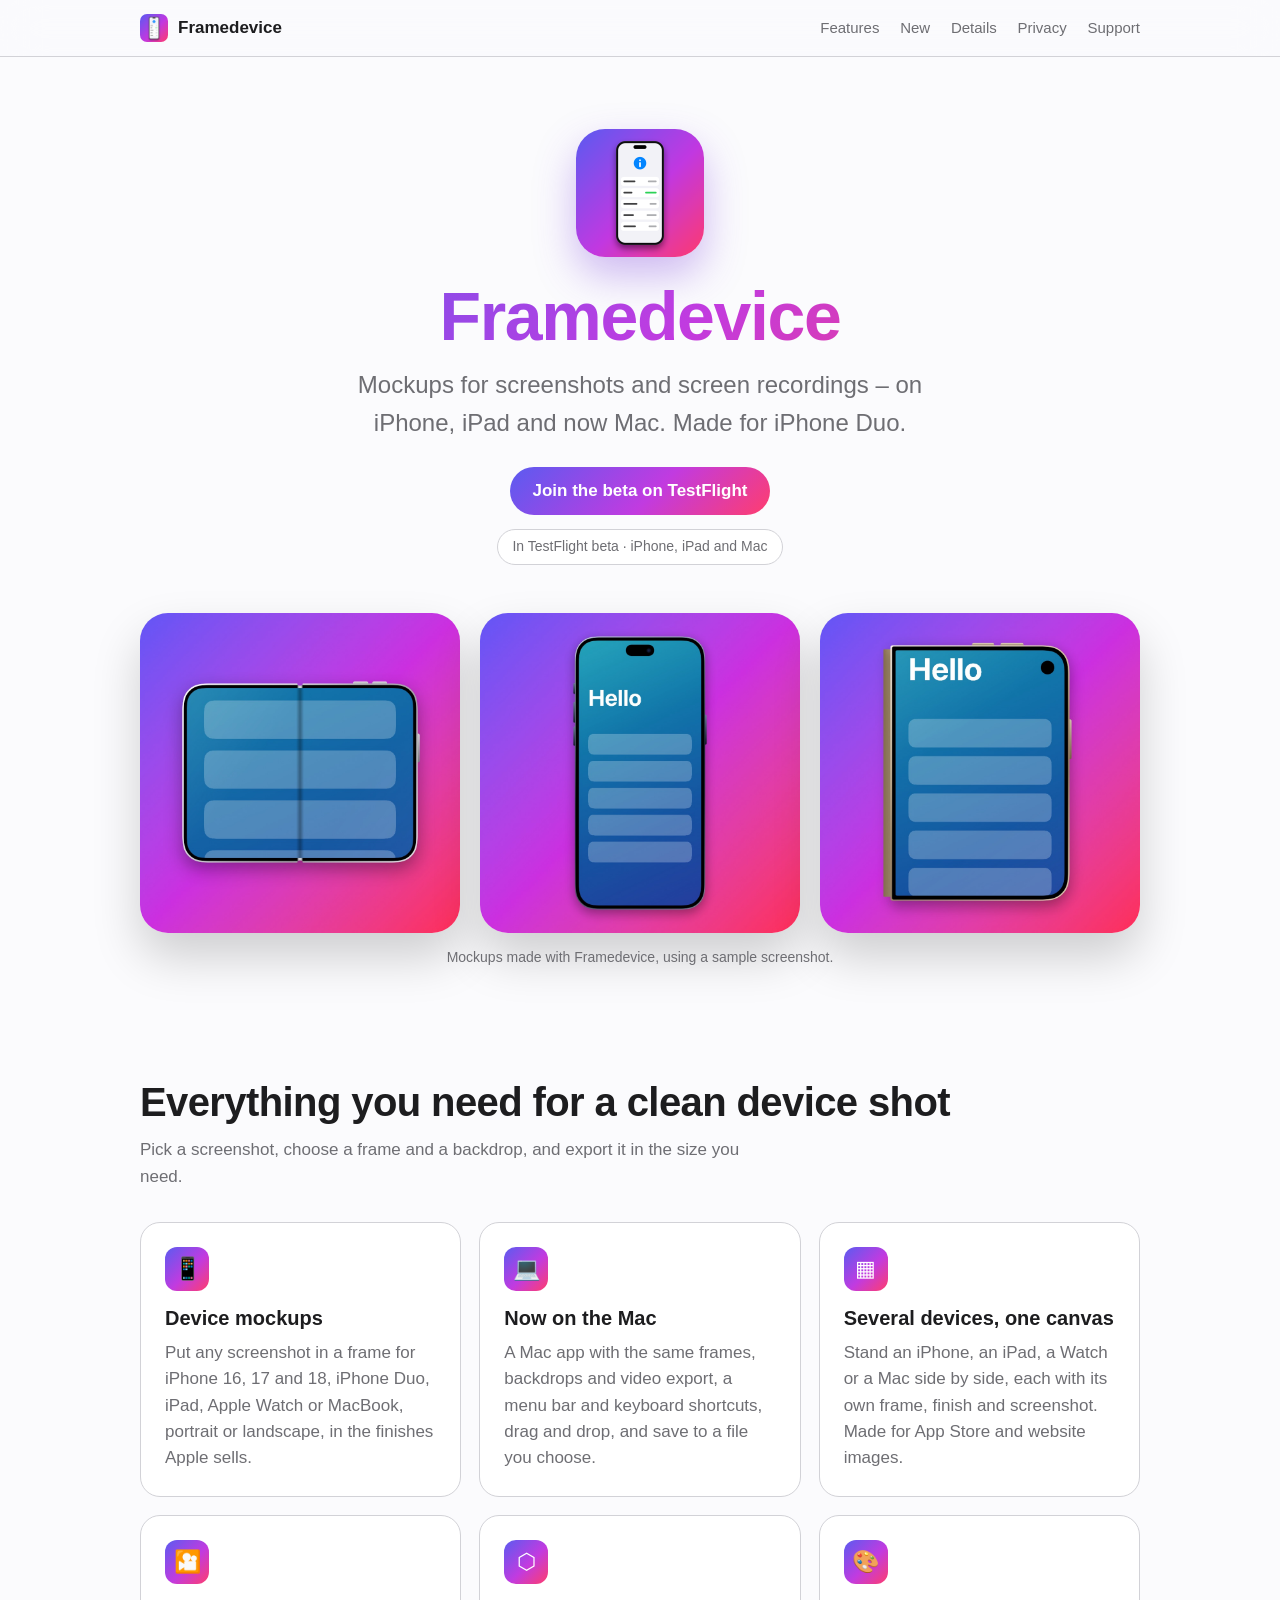
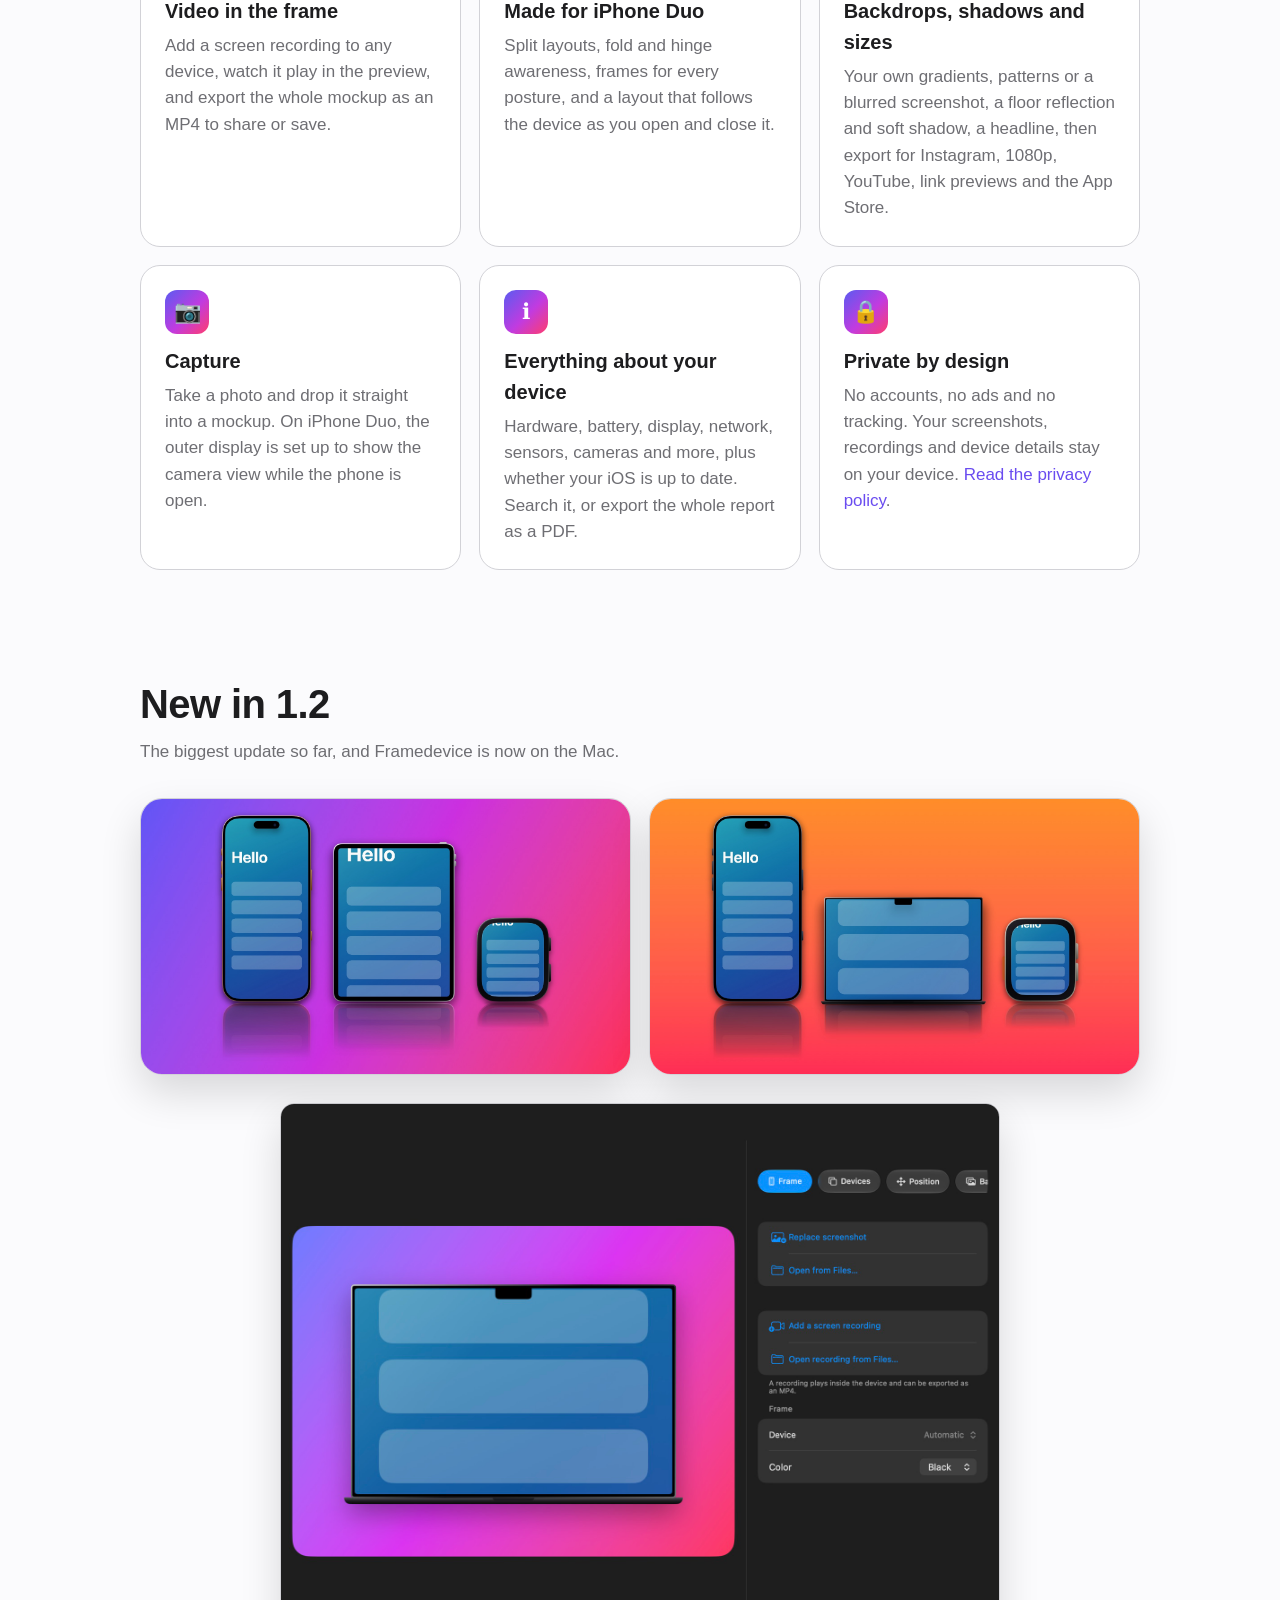
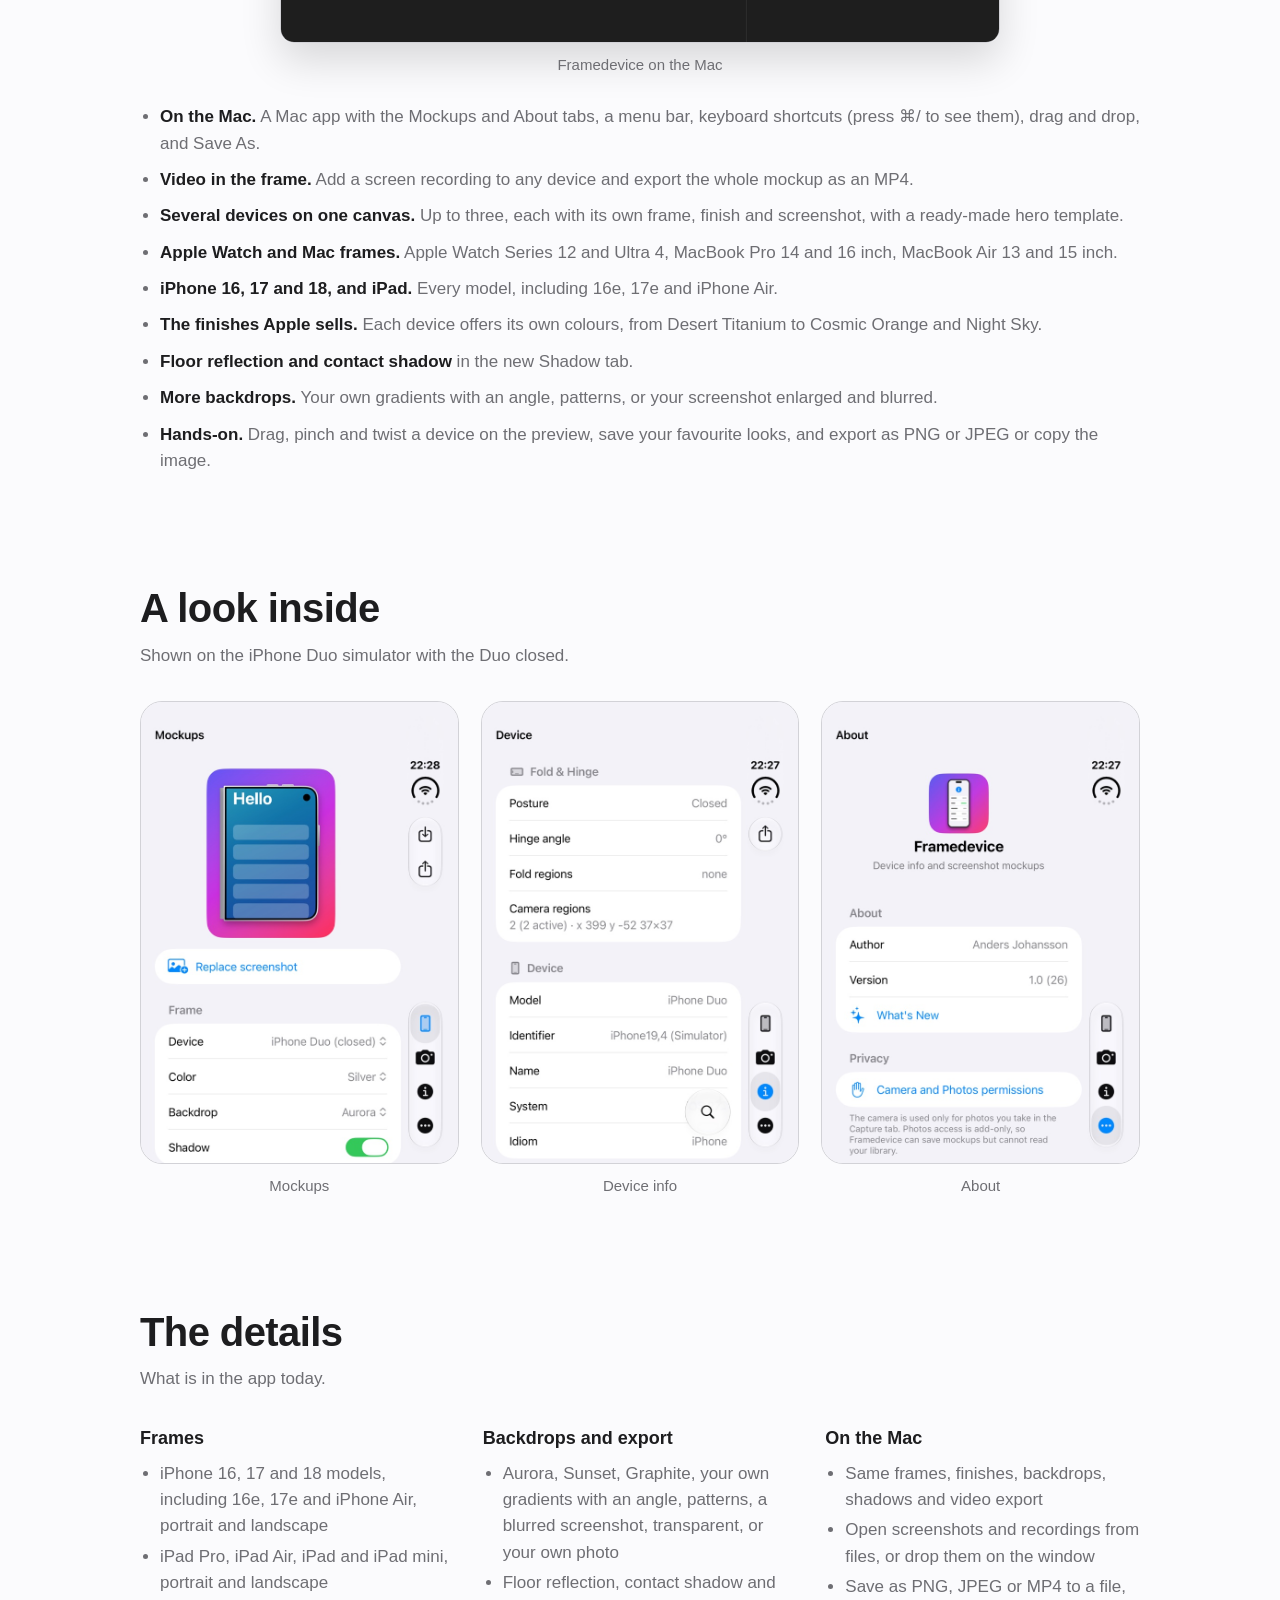
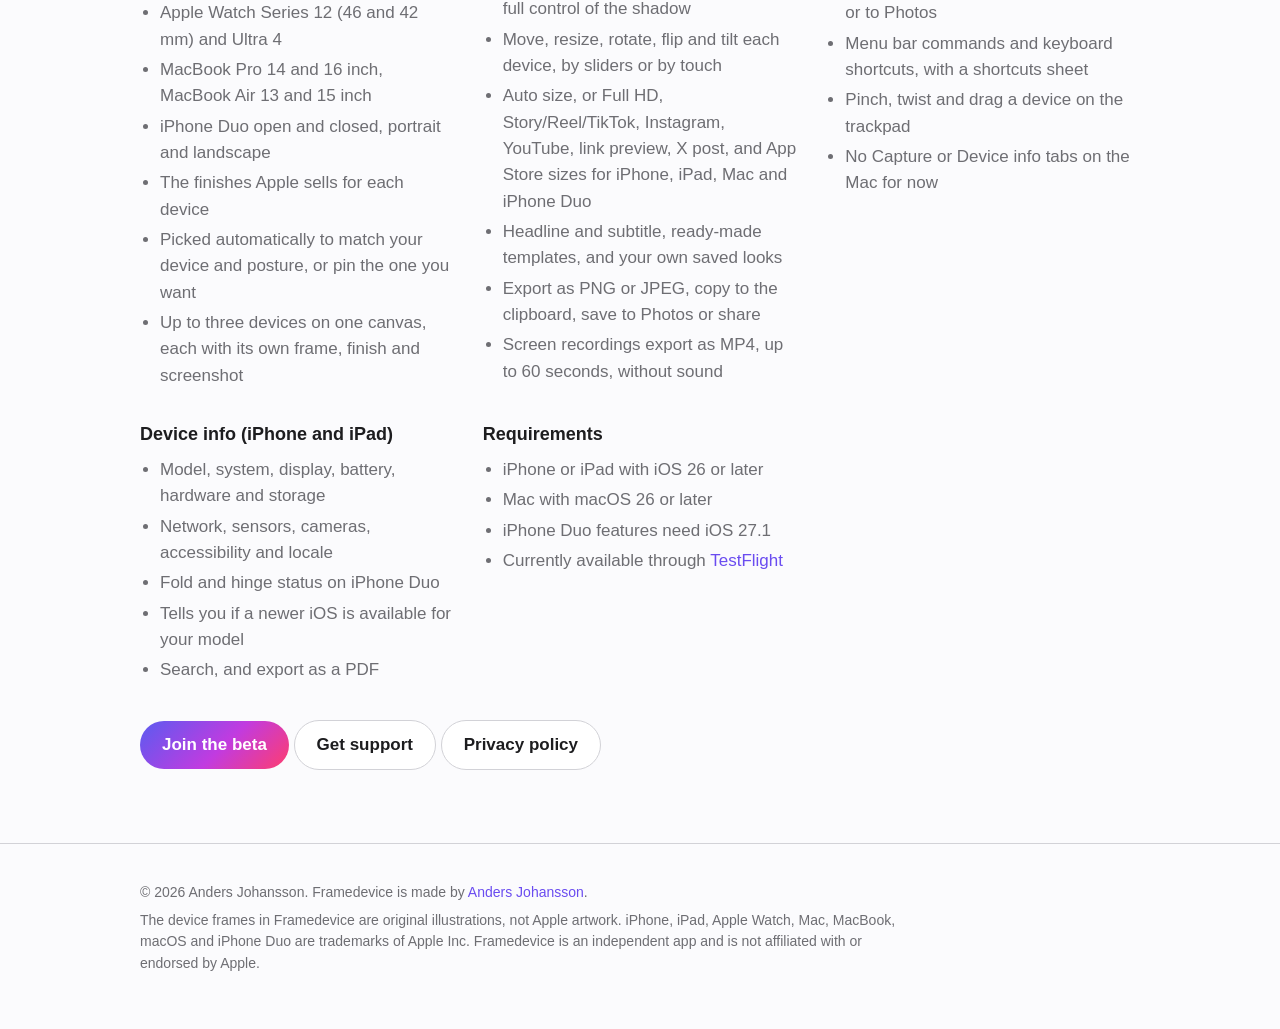
==== index.html @ 266b1a60 "Framedevice is now on the Mac: new section, features, support answers and privacy note Co-Authored-B" ====
<!doctype html>
<html lang="en">
<head>
  <meta charset="utf-8">
  <meta name="viewport" content="width=device-width, initial-scale=1">
  <title>Framedevice – screenshot and video mockups for iPhone, iPad and Mac, and device info</title>
  <meta name="description" content="Framedevice puts your screenshots and screen recordings in iPhone, iPhone Duo, iPad, Apple Watch and Mac frames, alone or several devices on one canvas, exports them as images or MP4 video. For iPhone, iPad and Mac.">
  <meta name="theme-color" content="#c13be0">
  <link rel="icon" type="image/png" href="assets/favicon.png">
  <link rel="apple-touch-icon" href="assets/apple-touch-icon.png">
  <meta property="og:title" content="Framedevice">
  <meta property="og:description" content="Screenshot and video mockups for iPhone, iPad, Apple Watch and Mac. Now on the Mac too. Made for iPhone Duo.">
  <meta property="og:type" content="website">
  <meta property="og:url" content="https://idrewn.github.io/framedevice/">
  <meta property="og:image" content="https://idrewn.github.io/framedevice/assets/og.jpg">
  <link rel="stylesheet" href="style.css">
</head>
<body>
<header class="site-header">
  <div class="wrap">
    <a class="brand" href="./"><img src="assets/favicon.png" alt="" width="28" height="28">Framedevice</a>
    <nav aria-label="Main">
      <a href="#features">Features</a>
      <a href="#new">New</a>
      <a href="#details">Details</a>
      <a href="privacy.html">Privacy</a>
      <a href="support.html">Support</a>
    </nav>
  </div>
</header>

<main>
  <div class="wrap hero">
    <img class="icon" src="assets/icon.png" alt="Framedevice app icon" width="128" height="128">
    <h1>Framedevice</h1>
    <p class="lead">Mockups for screenshots and screen recordings &ndash; on iPhone, iPad and now Mac. Made for iPhone Duo.</p>
    <p style="margin:0 0 14px;"><a class="button" href="https://testflight.apple.com/join/SBDHbqY1" rel="noopener">Join the beta on TestFlight</a></p>
    <span class="badge">In TestFlight beta &middot; iPhone, iPad and Mac</span>
    <div class="showcase">
      <img src="assets/mockup-duo-open.jpg" alt="A screenshot in an open iPhone Duo frame with a silver finish" width="1000" height="1000">
      <img src="assets/mockup-iphone.jpg" alt="A screenshot in an iPhone frame with a blue finish" width="1000" height="1000">
      <img src="assets/mockup-duo-closed.jpg" alt="A screenshot in a closed iPhone Duo frame with a gold finish" width="1000" height="1000">
    </div>
    <p class="sub" style="margin:14px auto 0;color:var(--muted);font-size:14px;">Mockups made with Framedevice, using a sample screenshot.</p>
  </div>

  <section id="features">
    <div class="wrap">
      <h2>Everything you need for a clean device shot</h2>
      <p class="sub">Pick a screenshot, choose a frame and a backdrop, and export it in the size you need.</p>
      <div class="grid">
        <div class="card"><div class="glyph" aria-hidden="true">&#128241;</div><h3>Device mockups</h3>
          <p>Put any screenshot in a frame for iPhone 16, 17 and 18, iPhone Duo, iPad, Apple Watch or MacBook, portrait or landscape, in the finishes Apple sells.</p></div>
        <div class="card"><div class="glyph" aria-hidden="true">&#128187;</div><h3>Now on the Mac</h3>
          <p>A Mac app with the same frames, backdrops and video export, a menu bar and keyboard shortcuts, drag and drop, and save to a file you choose.</p></div>
        <div class="card"><div class="glyph" aria-hidden="true">&#9638;</div><h3>Several devices, one canvas</h3>
          <p>Stand an iPhone, an iPad, a Watch or a Mac side by side, each with its own frame, finish and screenshot. Made for App Store and website images.</p></div>
        <div class="card"><div class="glyph" aria-hidden="true">&#127910;</div><h3>Video in the frame</h3>
          <p>Add a screen recording to any device, watch it play in the preview, and export the whole mockup as an MP4 to share or save.</p></div>
        <div class="card"><div class="glyph" aria-hidden="true">&#11041;</div><h3>Made for iPhone Duo</h3>
          <p>Split layouts, fold and hinge awareness, frames for every posture, and a layout that follows the device as you open and close it.</p></div>
        <div class="card"><div class="glyph" aria-hidden="true">&#127912;</div><h3>Backdrops, shadows and sizes</h3>
          <p>Your own gradients, patterns or a blurred screenshot, a floor reflection and soft shadow, a headline, then export for Instagram, 1080p, YouTube, link previews and the App Store.</p></div>
        <div class="card"><div class="glyph" aria-hidden="true">&#128247;</div><h3>Capture</h3>
          <p>Take a photo and drop it straight into a mockup. On iPhone Duo, the outer display is set up to show the camera view while the phone is open.</p></div>
        <div class="card"><div class="glyph" aria-hidden="true">&#8505;</div><h3>Everything about your device</h3>
          <p>Hardware, battery, display, network, sensors, cameras and more, plus whether your iOS is up to date. Search it, or export the whole report as a PDF.</p></div>
        <div class="card"><div class="glyph" aria-hidden="true">&#128274;</div><h3>Private by design</h3>
          <p>No accounts, no ads and no tracking. Your screenshots, recordings and device details stay on your device. <a href="privacy.html">Read the privacy policy</a>.</p></div>
      </div>
    </div>
  </section>

  <section id="new">
    <div class="wrap">
      <h2>New in 1.2</h2>
      <p class="sub">The biggest update so far, and Framedevice is now on the Mac.</p>
      <div class="wideshots">
        <figure><img src="assets/mockup-devices.jpg" alt="An iPhone, an iPad and an Apple Watch side by side on a purple and pink backdrop, with reflections" loading="lazy" width="1600" height="900"></figure>
        <figure><img src="assets/mockup-mac.jpg" alt="An iPhone, a MacBook Pro and an Apple Watch Ultra side by side on an orange backdrop, with reflections" loading="lazy" width="1600" height="900"></figure>
      </div>
      <figure class="macshot">
        <img src="assets/screen-mac.jpg" alt="The Framedevice Mac app showing a MacBook Pro mockup with the frame and screenshot controls beside it" loading="lazy" width="1600" height="1200">
        <figcaption>Framedevice on the Mac</figcaption>
      </figure>
      <ul class="new-list">
        <li><strong>On the Mac.</strong> A Mac app with the Mockups and About tabs, a menu bar, keyboard shortcuts (press &#8984;/ to see them), drag and drop, and Save As.</li>
        <li><strong>Video in the frame.</strong> Add a screen recording to any device and export the whole mockup as an MP4.</li>
        <li><strong>Several devices on one canvas.</strong> Up to three, each with its own frame, finish and screenshot, with a ready-made hero template.</li>
        <li><strong>Apple Watch and Mac frames.</strong> Apple Watch Series 12 and Ultra 4, MacBook Pro 14 and 16 inch, MacBook Air 13 and 15 inch.</li>
        <li><strong>iPhone 16, 17 and 18, and iPad.</strong> Every model, including 16e, 17e and iPhone Air.</li>
        <li><strong>The finishes Apple sells.</strong> Each device offers its own colours, from Desert Titanium to Cosmic Orange and Night Sky.</li>
        <li><strong>Floor reflection and contact shadow</strong> in the new Shadow tab.</li>
        <li><strong>More backdrops.</strong> Your own gradients with an angle, patterns, or your screenshot enlarged and blurred.</li>
        <li><strong>Hands-on.</strong> Drag, pinch and twist a device on the preview, save your favourite looks, and export as PNG or JPEG or copy the image.</li>
      </ul>
    </div>
  </section>

  <section>
    <div class="wrap">
      <h2>A look inside</h2>
      <p class="sub">Shown on the iPhone Duo simulator with the Duo closed.</p>
      <div class="screens">
        <figure><img src="assets/screen-mockups.jpg" alt="The Mockups screen with controls for frame, color, backdrop and shadow" loading="lazy" width="1000" height="1455"><figcaption>Mockups</figcaption></figure>
        <figure><img src="assets/screen-device.jpg" alt="The Device screen with fold and hinge information and device details" loading="lazy" width="1000" height="1455"><figcaption>Device info</figcaption></figure>
        <figure><img src="assets/screen-about.jpg" alt="The About screen with the author, version and a What's New button" loading="lazy" width="1000" height="1455"><figcaption>About</figcaption></figure>
      </div>
    </div>
  </section>

  <section id="details">
    <div class="wrap">
      <h2>The details</h2>
      <p class="sub">What is in the app today.</p>
      <div class="facts">
        <div>
          <h3>Frames</h3>
          <ul>
            <li>iPhone 16, 17 and 18 models, including 16e, 17e and iPhone Air, portrait and landscape</li>
            <li>iPad Pro, iPad Air, iPad and iPad mini, portrait and landscape</li>
            <li>Apple Watch Series 12 (46 and 42 mm) and Ultra 4</li>
            <li>MacBook Pro 14 and 16 inch, MacBook Air 13 and 15 inch</li>
            <li>iPhone Duo open and closed, portrait and landscape</li>
            <li>The finishes Apple sells for each device</li>
            <li>Picked automatically to match your device and posture, or pin the one you want</li>
            <li>Up to three devices on one canvas, each with its own frame, finish and screenshot</li>
          </ul>
        </div>
        <div>
          <h3>Backdrops and export</h3>
          <ul>
            <li>Aurora, Sunset, Graphite, your own gradients with an angle, patterns, a blurred screenshot, transparent, or your own photo</li>
            <li>Floor reflection, contact shadow and full control of the shadow</li>
            <li>Move, resize, rotate, flip and tilt each device, by sliders or by touch</li>
            <li>Auto size, or Full HD, Story/Reel/TikTok, Instagram, YouTube, link preview, X post, and App Store sizes for iPhone, iPad, Mac and iPhone Duo</li>
            <li>Headline and subtitle, ready-made templates, and your own saved looks</li>
            <li>Export as PNG or JPEG, copy to the clipboard, save to Photos or share</li>
            <li>Screen recordings export as MP4, up to 60 seconds, without sound</li>
          </ul>
        </div>
        <div>
          <h3>On the Mac</h3>
          <ul>
            <li>Same frames, finishes, backdrops, shadows and video export</li>
            <li>Open screenshots and recordings from files, or drop them on the window</li>
            <li>Save as PNG, JPEG or MP4 to a file, or to Photos</li>
            <li>Menu bar commands and keyboard shortcuts, with a shortcuts sheet</li>
            <li>Pinch, twist and drag a device on the trackpad</li>
            <li>No Capture or Device info tabs on the Mac for now</li>
          </ul>
        </div>
        <div>
          <h3>Device info (iPhone and iPad)</h3>
          <ul>
            <li>Model, system, display, battery, hardware and storage</li>
            <li>Network, sensors, cameras, accessibility and locale</li>
            <li>Fold and hinge status on iPhone Duo</li>
            <li>Tells you if a newer iOS is available for your model</li>
            <li>Search, and export as a PDF</li>
          </ul>
        </div>
        <div>
          <h3>Requirements</h3>
          <ul>
            <li>iPhone or iPad with iOS 26 or later</li>
            <li>Mac with macOS 26 or later</li>
            <li>iPhone Duo features need iOS 27.1</li>
            <li>Currently available through <a href="https://testflight.apple.com/join/SBDHbqY1" rel="noopener">TestFlight</a></li>
          </ul>
        </div>
      </div>
      <p style="margin-top:32px;">
        <a class="button" href="https://testflight.apple.com/join/SBDHbqY1" rel="noopener">Join the beta</a>
        <a class="button secondary" href="support.html">Get support</a>
        <a class="button secondary" href="privacy.html">Privacy policy</a>
      </p>
    </div>
  </section>
</main>

<footer>
  <div class="wrap">
    <p>&copy; 2026 Anders Johansson. Framedevice is made by <a href="https://github.com/iDrewn">Anders Johansson</a>.</p>
    <p>The device frames in Framedevice are original illustrations, not Apple artwork. iPhone, iPad, Apple Watch, Mac, MacBook, macOS and iPhone Duo are trademarks of Apple Inc. Framedevice is an independent app and is not affiliated with or endorsed by Apple.</p>
  </div>
</footer>
</body>
</html>
---- style.css ----
:root {
  --bg: #fbfbfd;
  --surface: #ffffff;
  --text: #1d1d1f;
  --muted: #6e6e73;
  --line: #d2d2d7;
  --accent: #6a4cf0;
  --grad: linear-gradient(135deg, #5b5bf0 0%, #c13be0 55%, #ff3d6e 100%);
  --radius: 20px;
  --maxw: 1040px;
}
@media (prefers-color-scheme: dark) {
  :root {
    --bg: #000000;
    --surface: #1c1c1e;
    --text: #f5f5f7;
    --muted: #a1a1a6;
    --line: #38383a;
    --accent: #9d8cff;
  }
}
* { box-sizing: border-box; }
html { -webkit-text-size-adjust: 100%; scroll-behavior: smooth; }
body {
  margin: 0;
  background: var(--bg);
  color: var(--text);
  font: 17px/1.55 -apple-system, BlinkMacSystemFont, "SF Pro Text", "Segoe UI", Roboto, Helvetica, Arial, sans-serif;
}
a { color: var(--accent); text-decoration: none; }
a:hover { text-decoration: underline; }
img { max-width: 100%; height: auto; display: block; }
.wrap { max-width: var(--maxw); margin: 0 auto; padding: 0 20px; }

/* Header */
.site-header { position: sticky; top: 0; z-index: 10; backdrop-filter: saturate(180%) blur(20px); -webkit-backdrop-filter: saturate(180%) blur(20px);
  background: color-mix(in srgb, var(--bg) 80%, transparent); border-bottom: 1px solid var(--line); }
.site-header .wrap { display: flex; align-items: center; justify-content: space-between; flex-wrap: wrap; gap: 2px 16px; min-height: 56px; padding-top: 8px; padding-bottom: 8px; }
.brand { display: flex; align-items: center; gap: 10px; font-weight: 700; color: var(--text); }
.brand img { width: 28px; height: 28px; border-radius: 7px; }
nav a { margin-right: 16px; color: var(--muted); font-size: 15px; white-space: nowrap; }
nav a:last-child { margin-right: 0; }
nav a:hover { color: var(--text); text-decoration: none; }

/* Hero */
.hero { padding: 72px 0 56px; text-align: center; }
.hero .icon { width: 128px; height: 128px; border-radius: 29px; margin: 0 auto 24px; box-shadow: 0 18px 40px rgba(120, 60, 220, .35); }
.hero h1 { font-size: clamp(40px, 8vw, 68px); line-height: 1.05; margin: 0 0 14px; letter-spacing: -0.02em;
  background: var(--grad); -webkit-background-clip: text; background-clip: text; color: transparent; }
.hero p.lead { font-size: clamp(19px, 3vw, 24px); color: var(--muted); max-width: 640px; margin: 0 auto 26px; }
.badge { display: inline-block; padding: 6px 14px; border-radius: 999px; background: var(--surface); border: 1px solid var(--line); font-size: 14px; color: var(--muted); }
.hero .showcase { margin-top: 48px; display: flex; gap: 20px; justify-content: center; align-items: flex-end; flex-wrap: wrap; }
.hero .showcase img { width: min(320px, 30vw); min-width: 220px; border-radius: 28px; box-shadow: 0 24px 48px rgba(0,0,0,.18); }

/* Sections */
section { padding: 56px 0; }
section h2 { font-size: clamp(28px, 5vw, 40px); line-height: 1.12; letter-spacing: -0.015em; margin: 0 0 12px; }
section .sub { color: var(--muted); max-width: 640px; margin: 0 0 32px; }
.grid { display: grid; gap: 18px; grid-template-columns: repeat(auto-fit, minmax(280px, 1fr)); }
.card { background: var(--surface); border: 1px solid var(--line); border-radius: var(--radius); padding: 24px; }
.card h3 { margin: 12px 0 6px; font-size: 20px; }
.card p { margin: 0; color: var(--muted); }
.glyph { width: 44px; height: 44px; border-radius: 12px; background: var(--grad); display: grid; place-items: center; color: #fff; font-size: 22px; }

.screens { display: grid; gap: 22px; grid-template-columns: repeat(auto-fit, minmax(240px, 1fr)); align-items: start; }
.screens figure { margin: 0; }
.screens img { border-radius: 22px; border: 1px solid var(--line); }
.screens figcaption { margin-top: 10px; color: var(--muted); font-size: 15px; text-align: center; }

.facts { display: grid; gap: 28px; grid-template-columns: repeat(auto-fit, minmax(300px, 1fr)); }
.facts h3 { margin: 0 0 8px; font-size: 18px; }
.facts ul { margin: 0; padding-left: 20px; color: var(--muted); }
.facts li { margin: 4px 0; }

/* Text pages */
.prose { max-width: 720px; padding: 48px 0 72px; }
.prose h1 { font-size: clamp(32px, 6vw, 46px); line-height: 1.1; margin: 0 0 8px; letter-spacing: -0.02em; }
.prose h2 { font-size: 24px; margin: 36px 0 8px; }
.prose p, .prose li { color: var(--text); }
.prose .meta { color: var(--muted); margin-bottom: 28px; }
.prose ul { padding-left: 22px; }
.prose details { background: var(--surface); border: 1px solid var(--line); border-radius: 14px; padding: 14px 18px; margin: 12px 0; }
.prose summary { cursor: pointer; font-weight: 600; }
.prose details p { margin: 10px 0 0; color: var(--muted); }

.button { display: inline-block; padding: 11px 22px; border-radius: 999px; background: var(--grad); color: #fff; font-weight: 600; }
.button:hover { text-decoration: none; filter: brightness(1.06); }
.button.secondary { background: var(--surface); color: var(--text); border: 1px solid var(--line); }

footer { border-top: 1px solid var(--line); padding: 32px 0 48px; color: var(--muted); font-size: 14px; }
footer p { margin: 6px 0; max-width: 760px; }

/* New in 1.2 */
.macshot { margin: 0 0 28px; }
.macshot img { width: 100%; max-width: 720px; height: auto; display: block; margin: 0 auto; border-radius: 14px; border: 1px solid var(--line); box-shadow: 0 18px 40px rgba(0,0,0,.14); }
.macshot figcaption { margin-top: 10px; color: var(--muted); font-size: 15px; text-align: center; }
.wideshots { display: grid; gap: 18px; grid-template-columns: repeat(auto-fit, minmax(320px, 1fr)); margin: 8px 0 28px; }
.wideshots figure { margin: 0; }
.wideshots img { width: 100%; height: auto; border-radius: 22px; border: 1px solid var(--line); box-shadow: 0 18px 40px rgba(0,0,0,.14); }
.new-list { margin: 0; padding-left: 20px; display: grid; gap: 10px; }
.new-list li { color: var(--muted); }
.new-list strong { color: var(--text, inherit); }
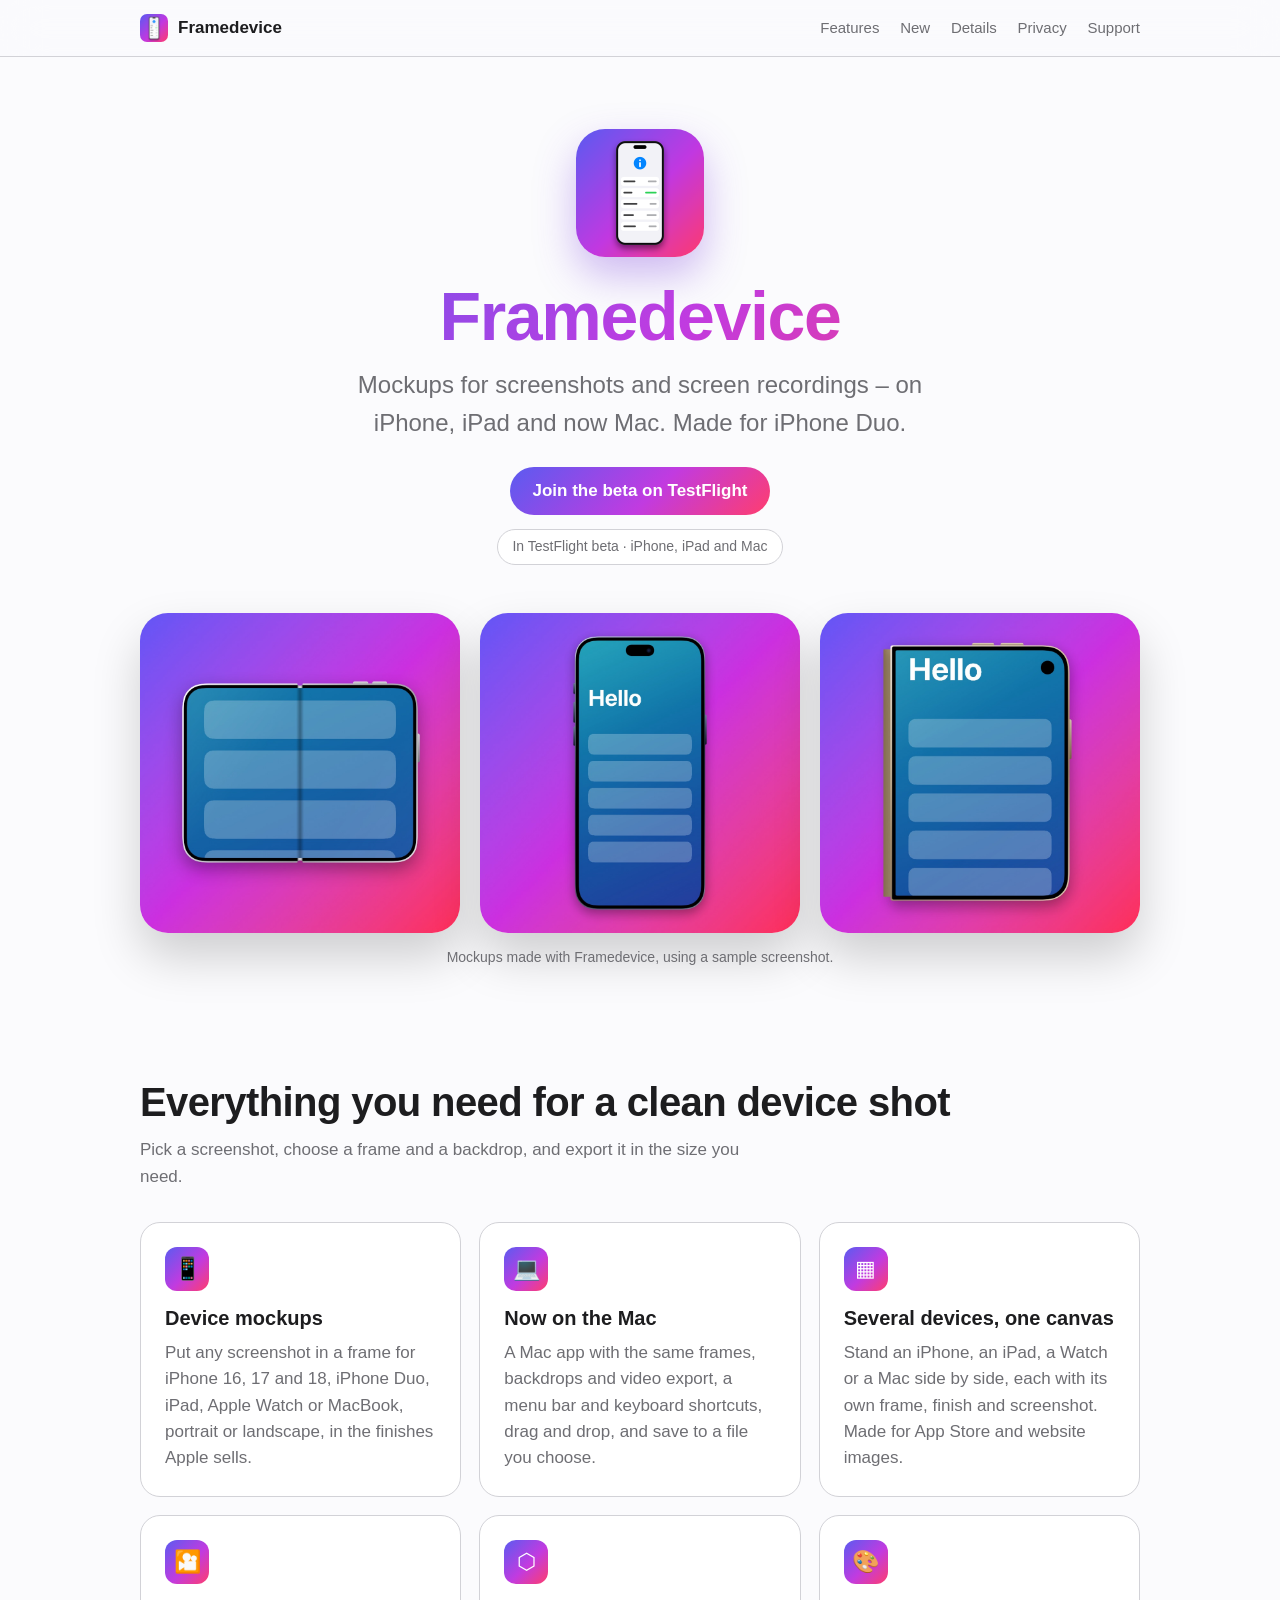
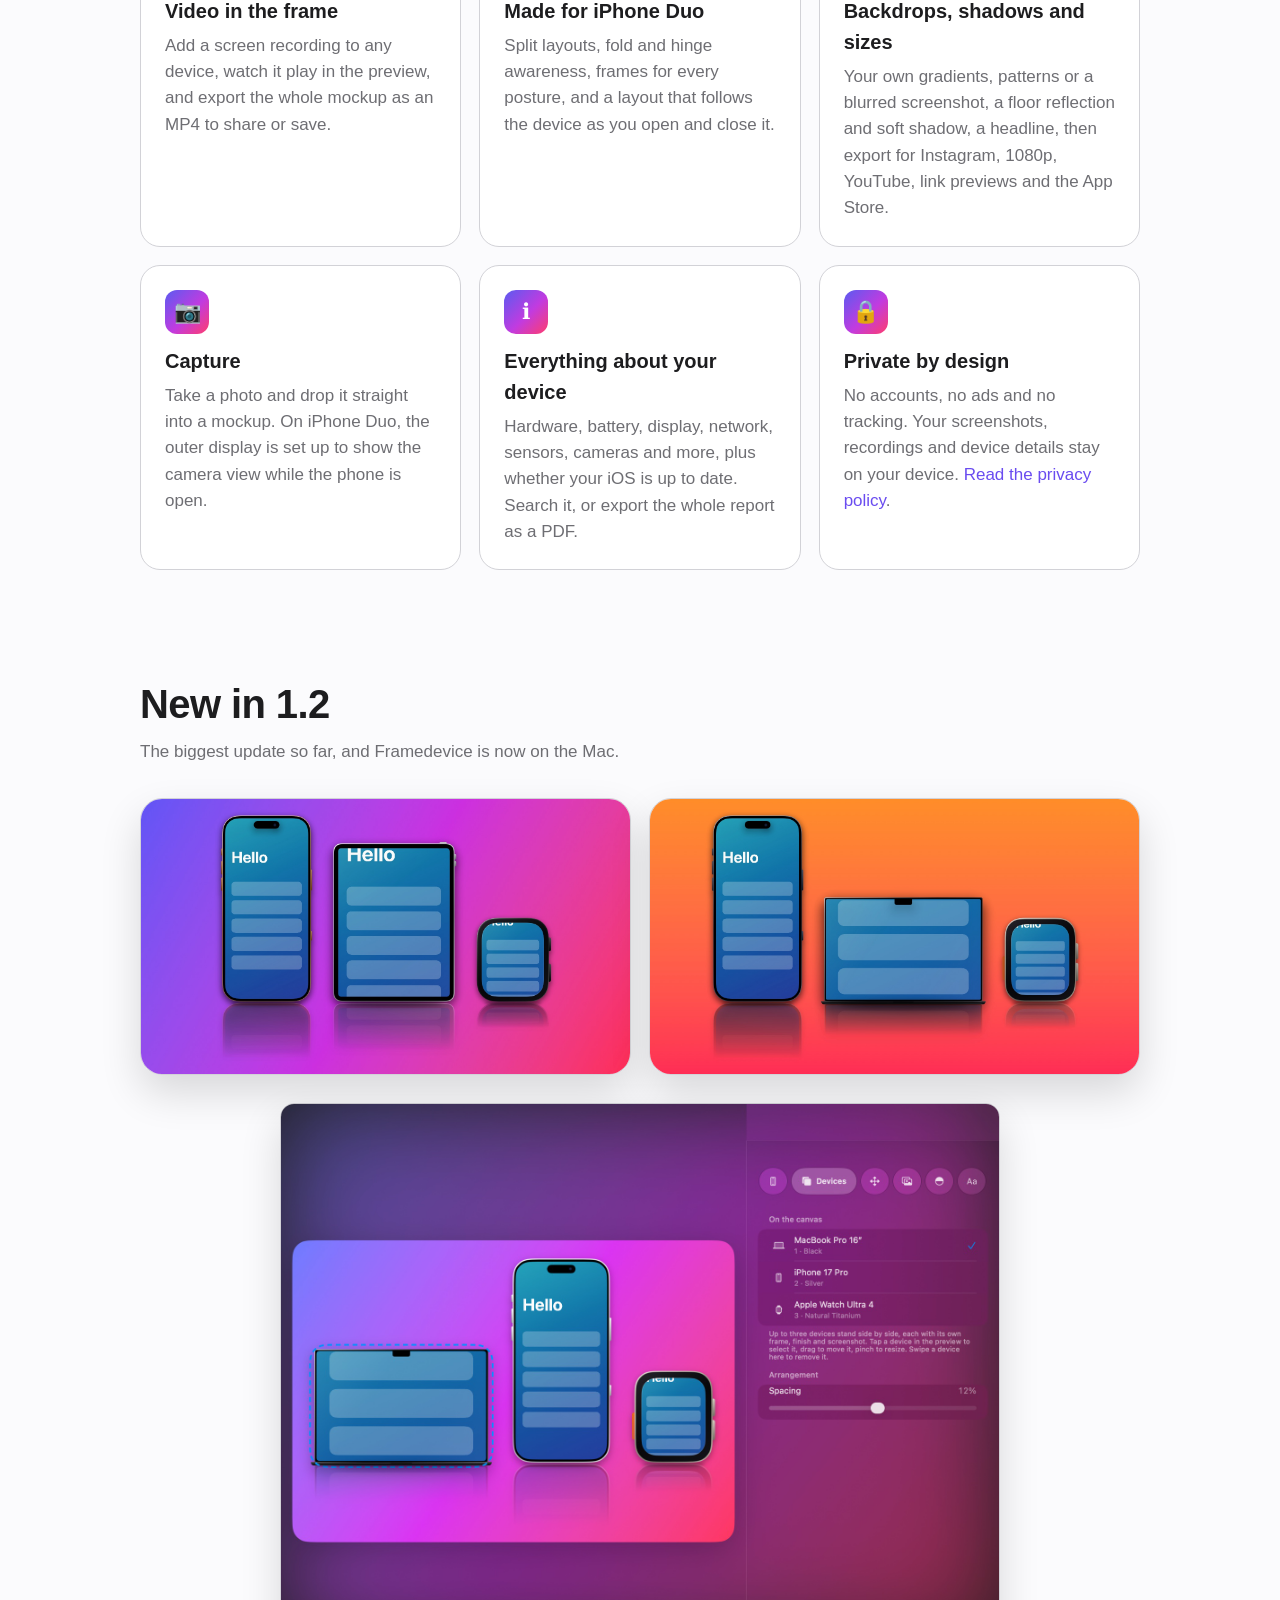
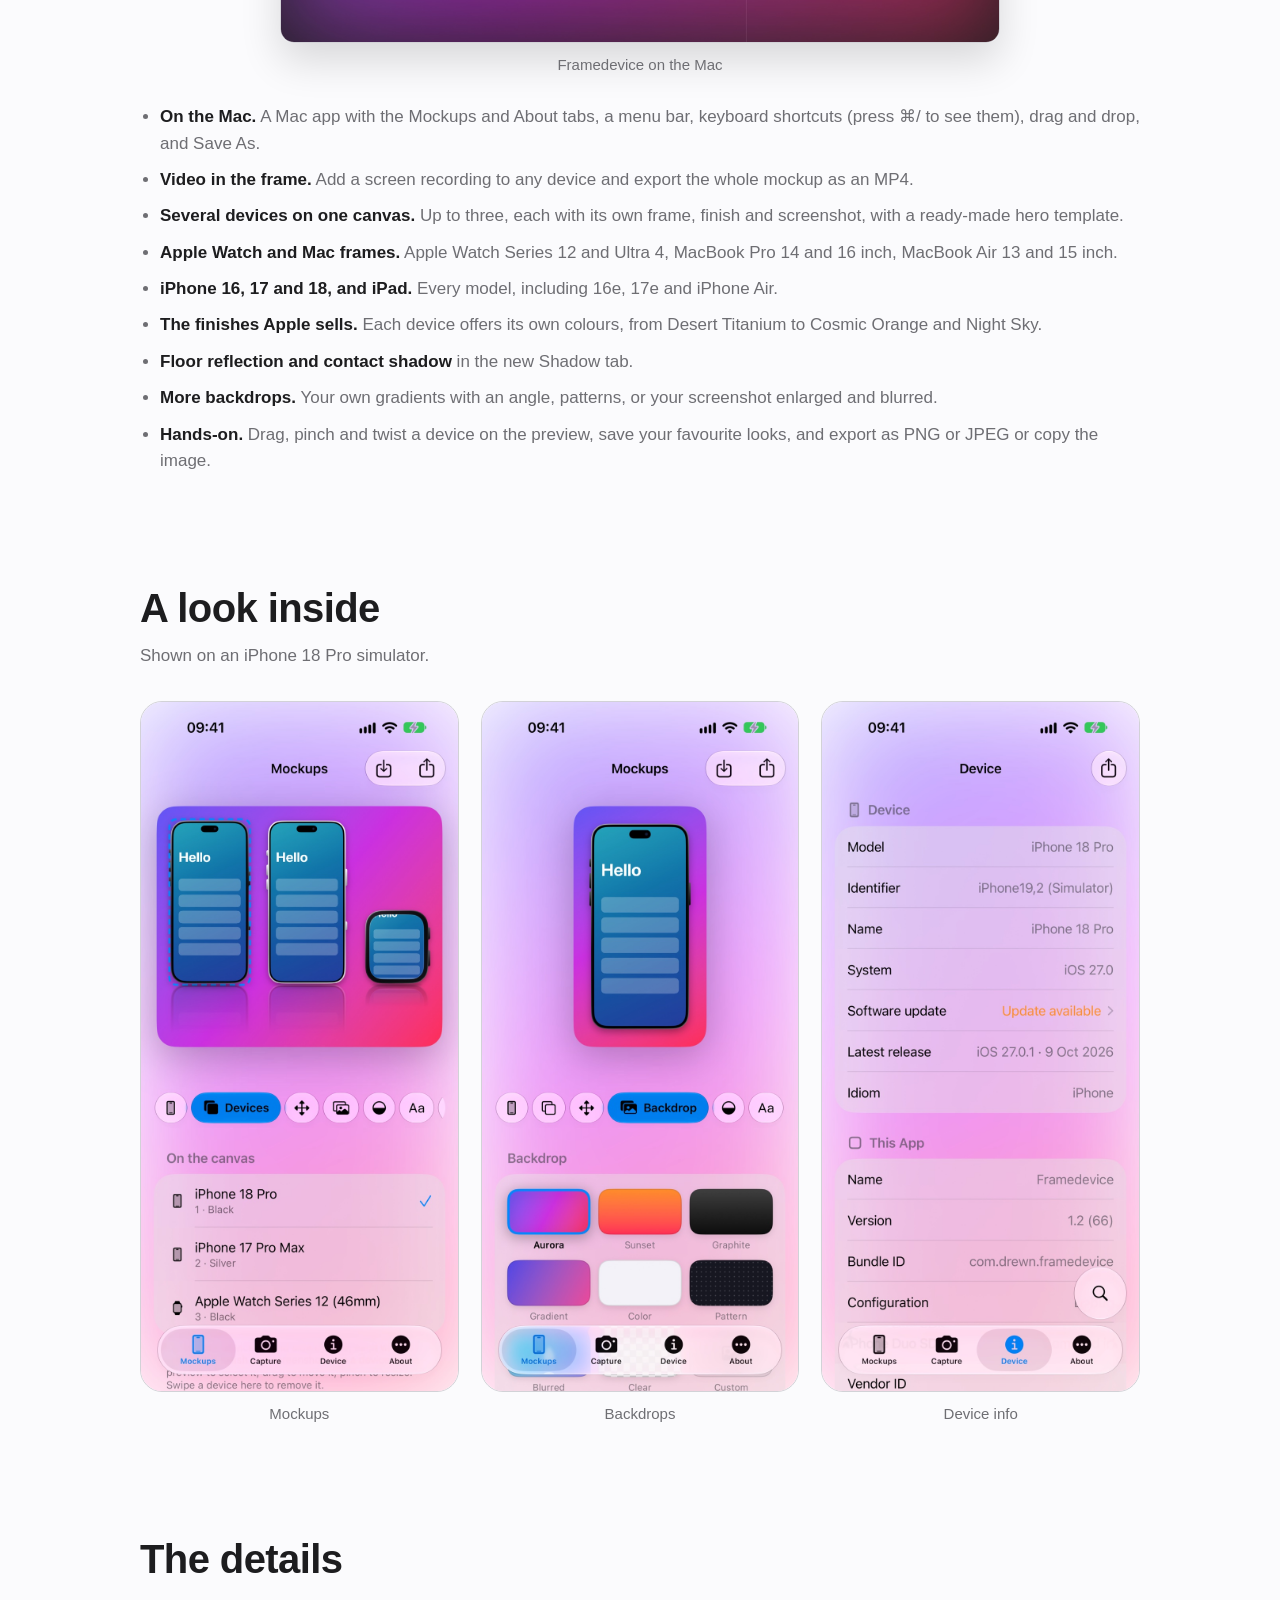
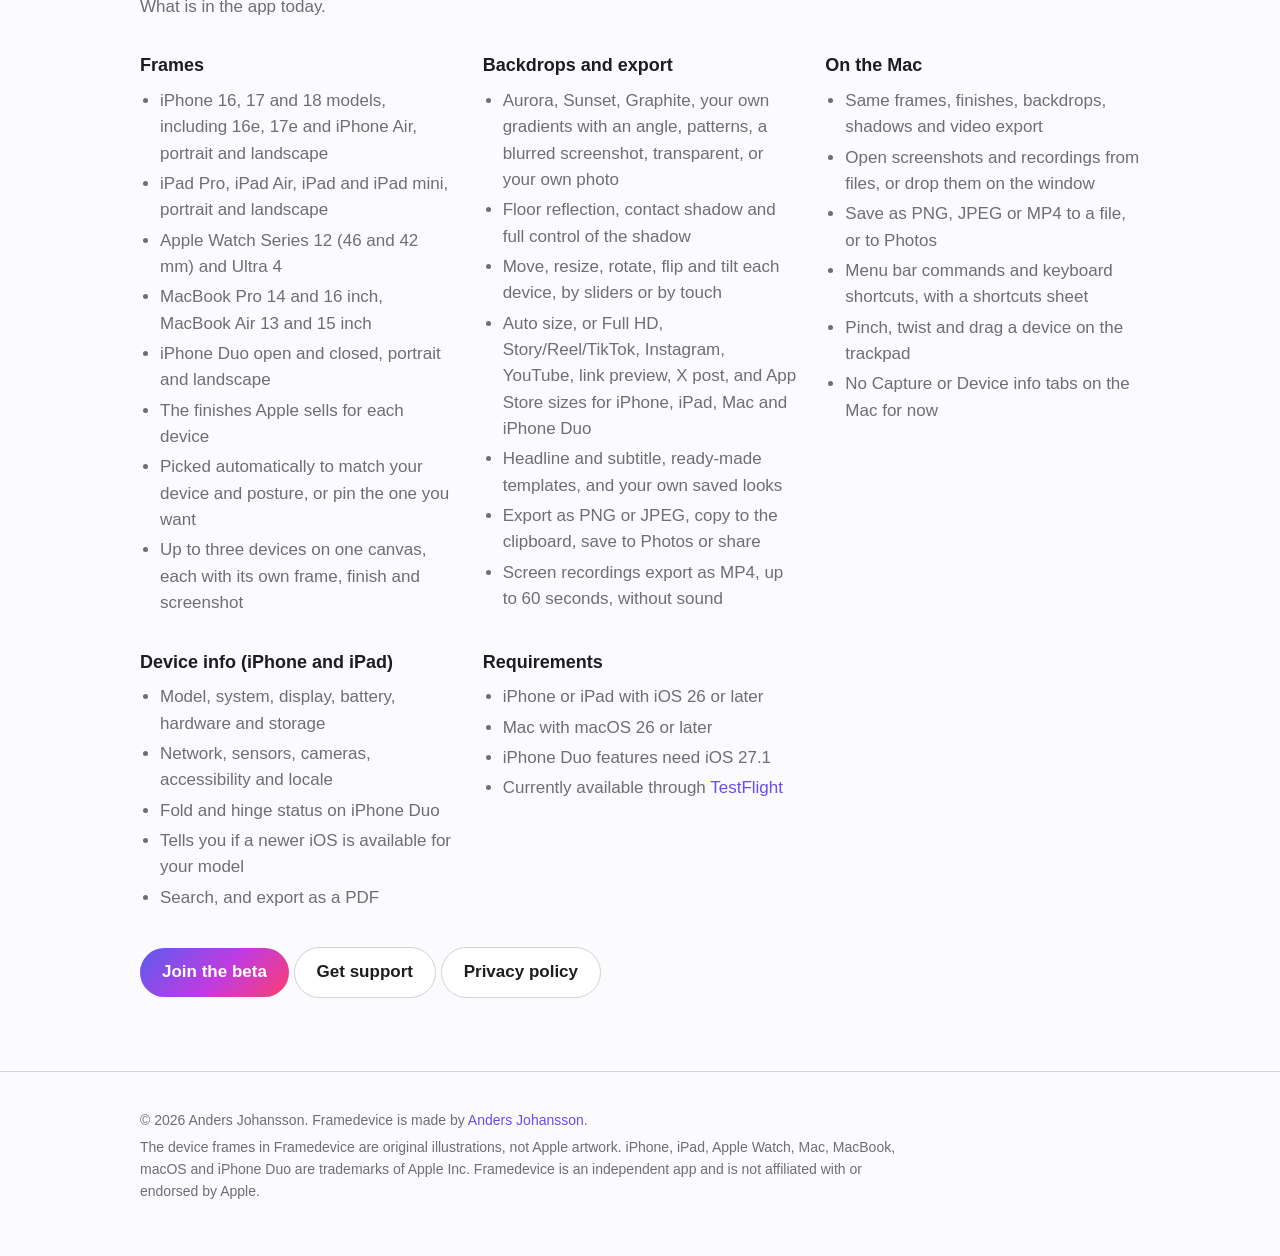
==== commit fab78b81: "Site: new screenshots of the updated design (iPhone and Mac) Co-Authored-By: Claude Sonnet 5.5 <nore" ====
--- a/index.html
+++ b/index.html
@@ -80,7 +80,7 @@
         <figure><img src="assets/mockup-mac.jpg" alt="An iPhone, a MacBook Pro and an Apple Watch Ultra side by side on an orange backdrop, with reflections" loading="lazy" width="1600" height="900"></figure>
       </div>
       <figure class="macshot">
-        <img src="assets/screen-mac.jpg" alt="The Framedevice Mac app showing a MacBook Pro mockup with the frame and screenshot controls beside it" loading="lazy" width="1600" height="1200">
+        <img src="assets/screen-mac.jpg" alt="The Framedevice Mac app with a MacBook Pro, an iPhone and an Apple Watch Ultra on one canvas, and the device list and glass tab bar beside it" loading="lazy" width="1600" height="1200">
         <figcaption>Framedevice on the Mac</figcaption>
       </figure>
       <ul class="new-list">
@@ -100,11 +100,11 @@
   <section>
     <div class="wrap">
       <h2>A look inside</h2>
-      <p class="sub">Shown on the iPhone Duo simulator with the Duo closed.</p>
+      <p class="sub">Shown on an iPhone 18 Pro simulator.</p>
       <div class="screens">
-        <figure><img src="assets/screen-mockups.jpg" alt="The Mockups screen with controls for frame, color, backdrop and shadow" loading="lazy" width="1000" height="1455"><figcaption>Mockups</figcaption></figure>
-        <figure><img src="assets/screen-device.jpg" alt="The Device screen with fold and hinge information and device details" loading="lazy" width="1000" height="1455"><figcaption>Device info</figcaption></figure>
-        <figure><img src="assets/screen-about.jpg" alt="The About screen with the author, version and a What's New button" loading="lazy" width="1000" height="1455"><figcaption>About</figcaption></figure>
+        <figure><img src="assets/screen-mockups.jpg" alt="The Mockups screen with several devices on one canvas, reflections, and a glass tab bar for the controls" loading="lazy" width="800" height="1739"><figcaption>Mockups</figcaption></figure>
+        <figure><img src="assets/screen-backdrop.jpg" alt="The Backdrop controls with a grid of gradients, patterns, blurred and custom backdrops" loading="lazy" width="800" height="1739"><figcaption>Backdrops</figcaption></figure>
+        <figure><img src="assets/screen-device.jpg" alt="The Device screen with model, system and app details" loading="lazy" width="800" height="1739"><figcaption>Device info</figcaption></figure>
       </div>
     </div>
   </section>
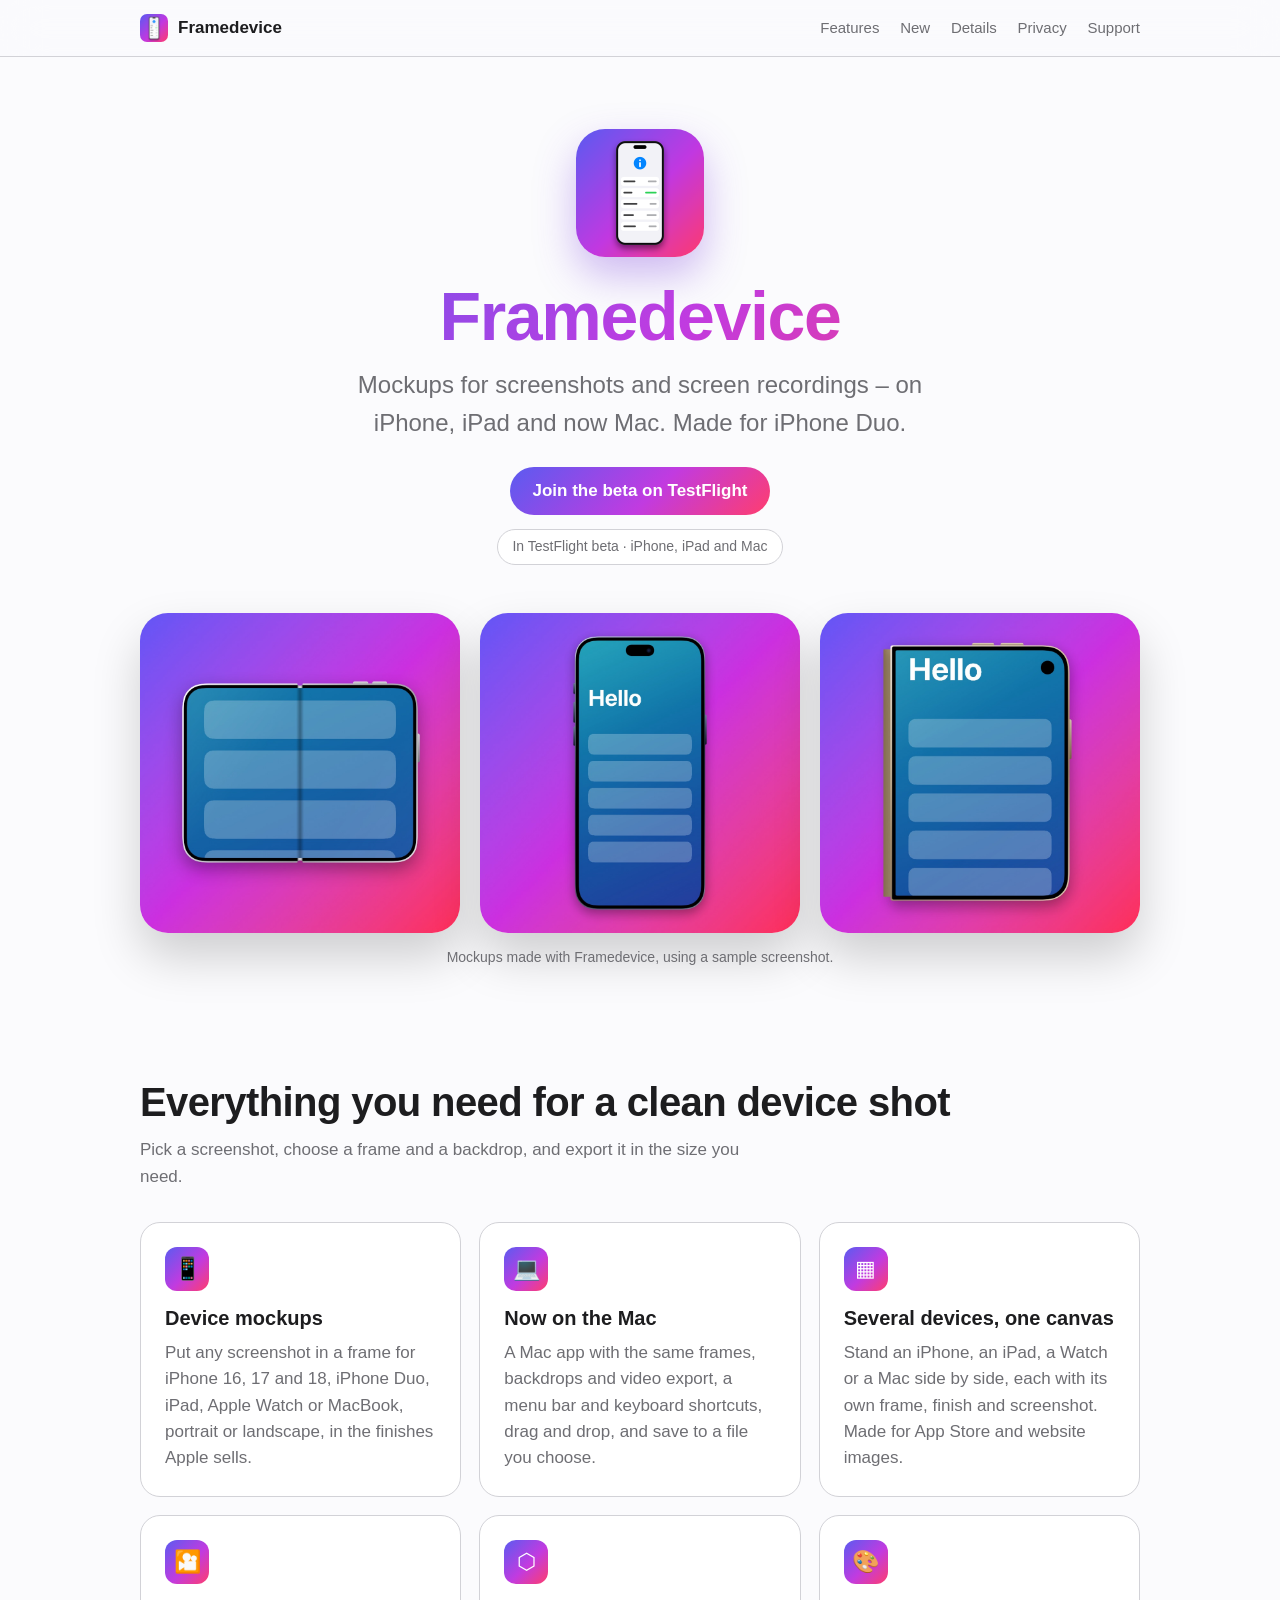
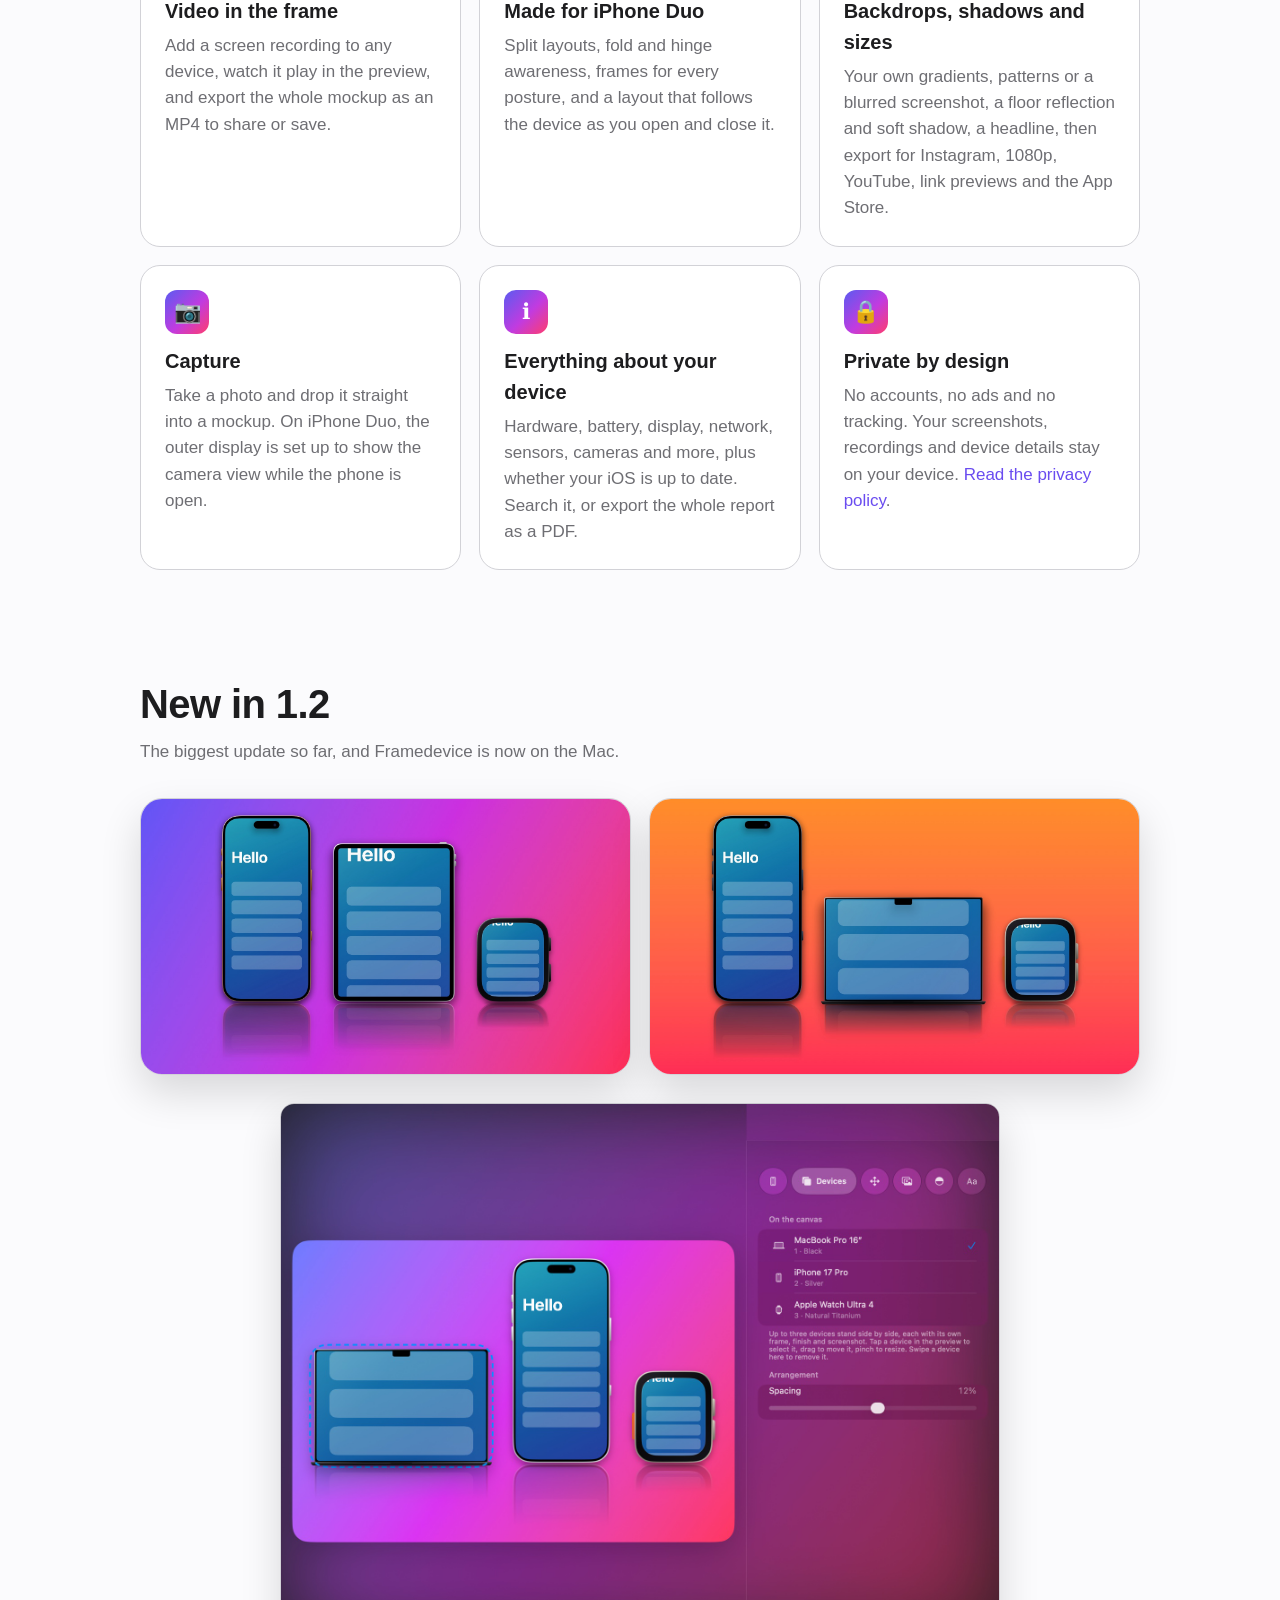
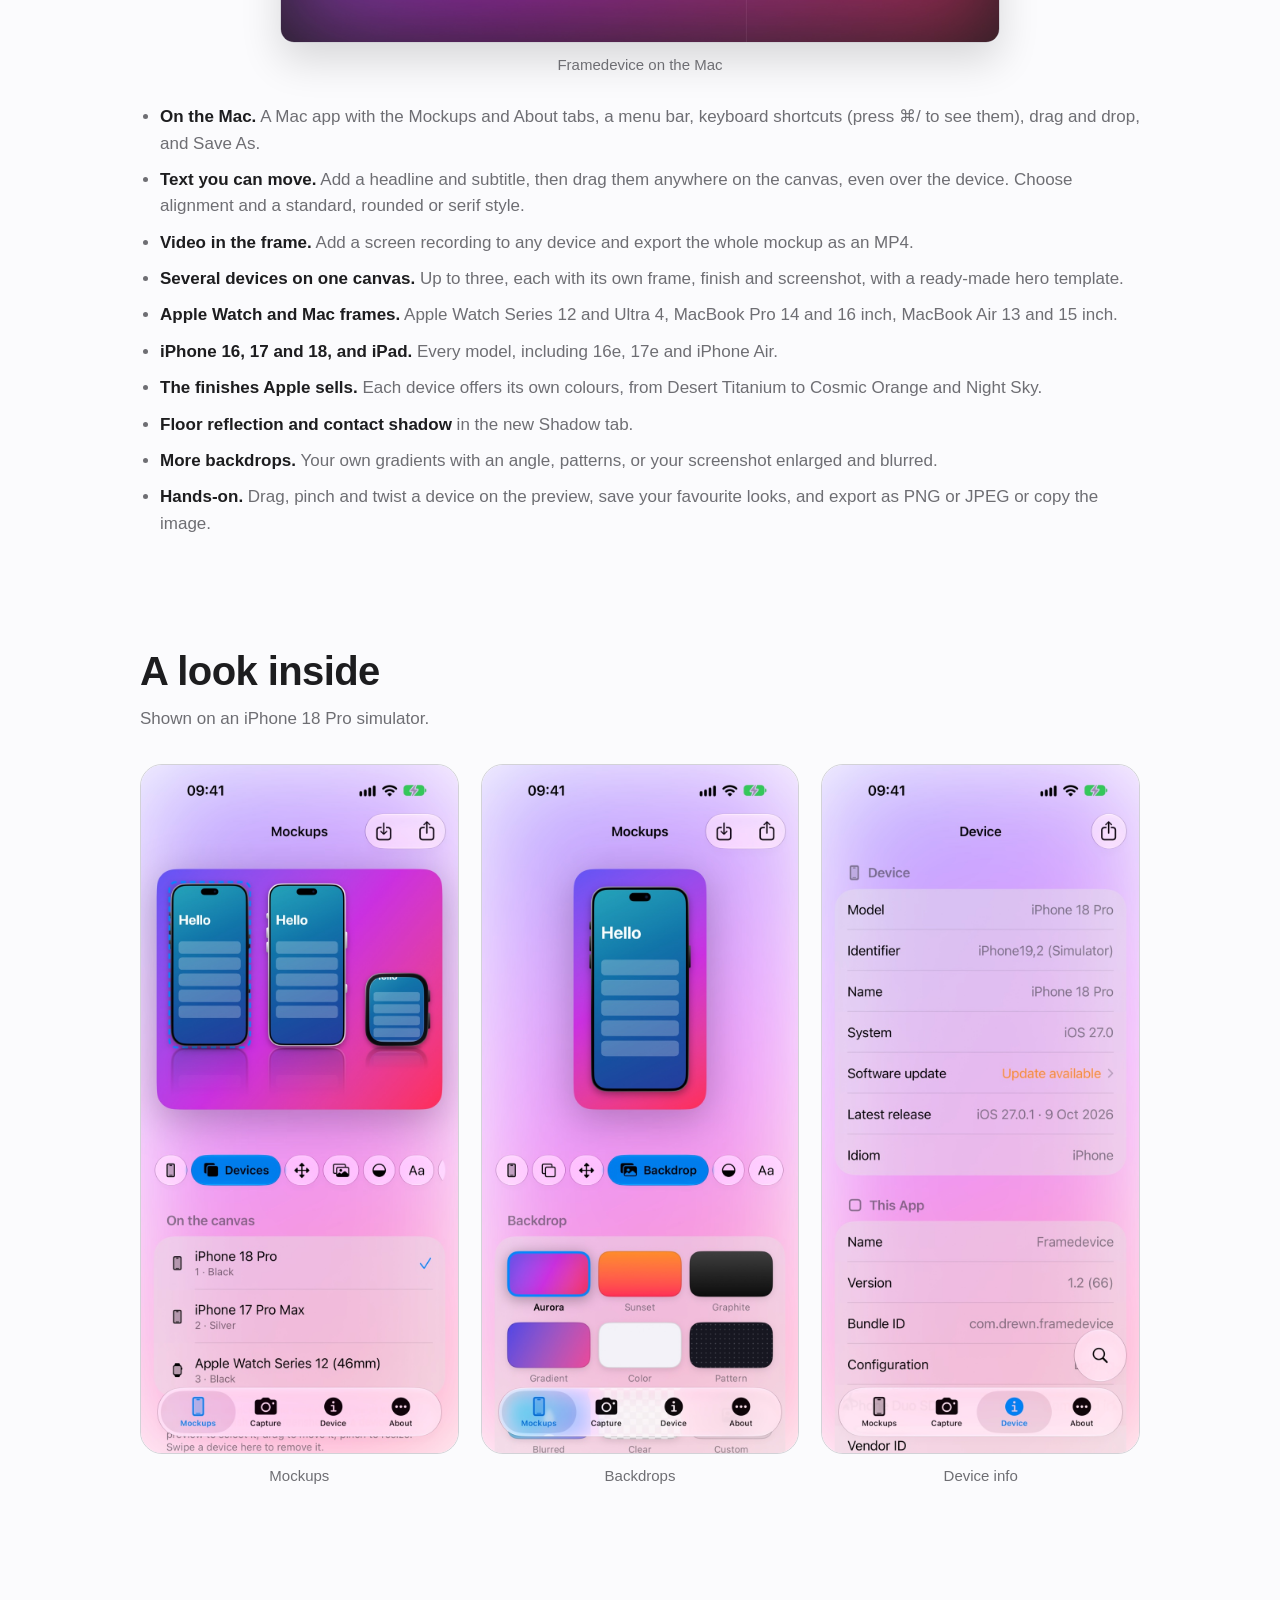
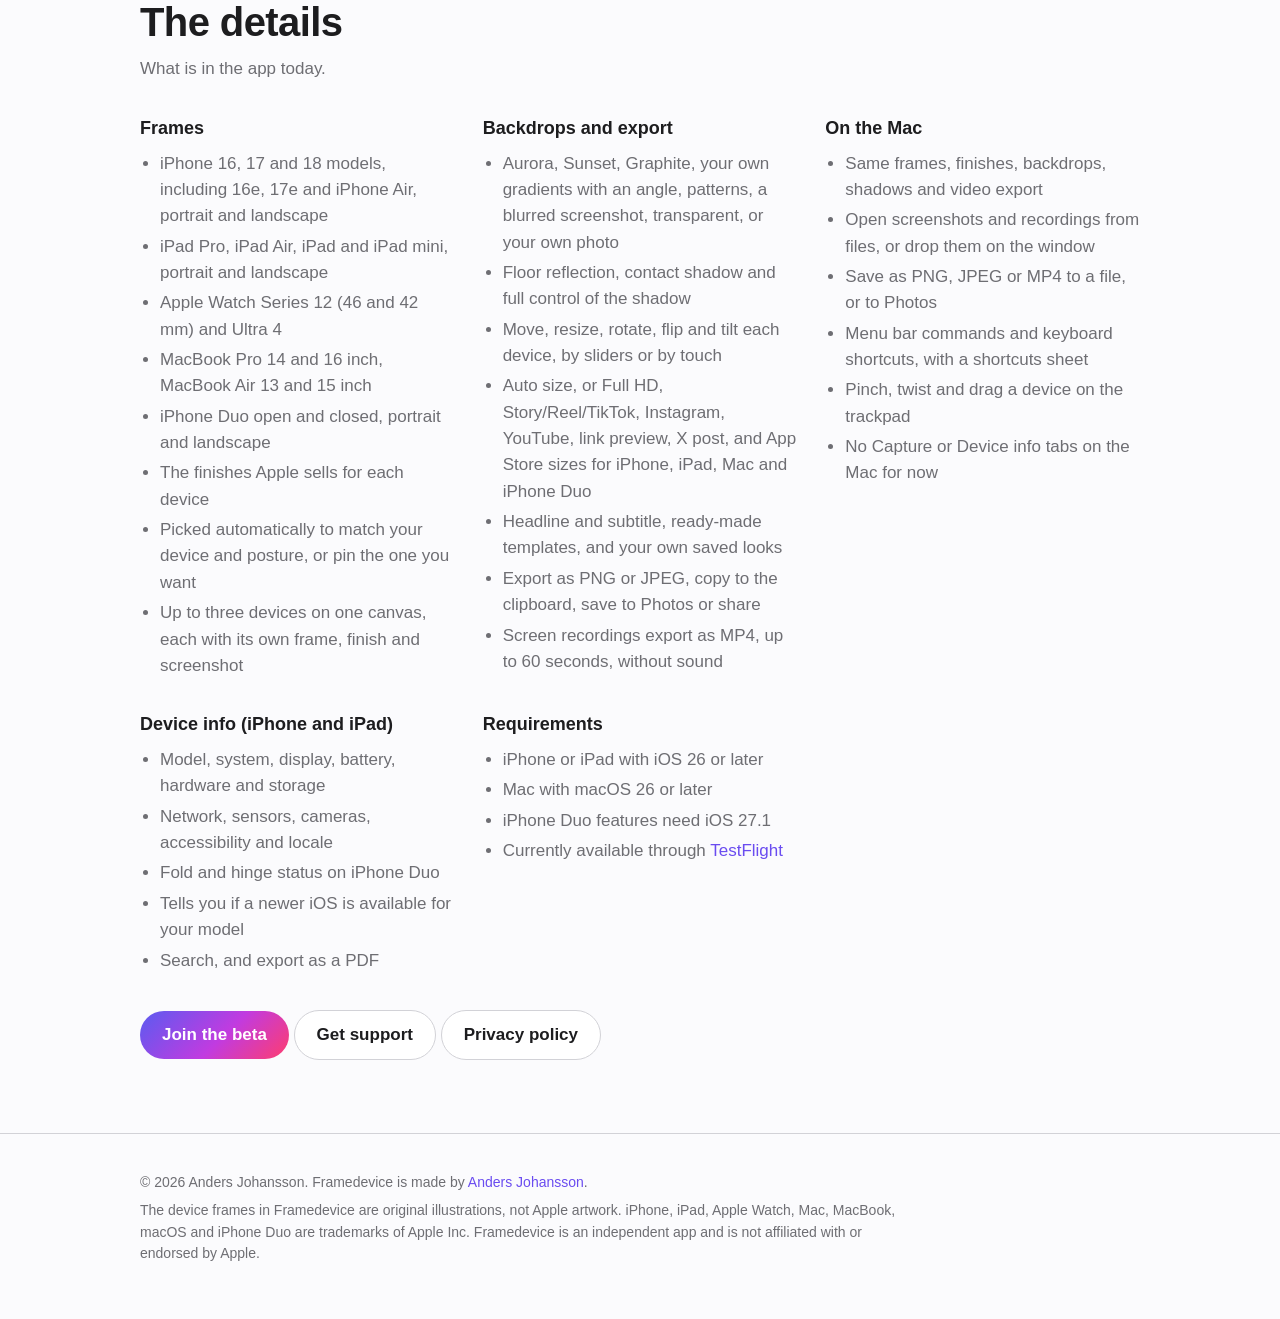
==== commit a149bf28: "Site: text you can move, new in 1.2 Co-Authored-By: Claude Sonnet 5.5 <noreply@anthropic.com>" ====
--- a/index.html
+++ b/index.html
@@ -85,6 +85,7 @@
       </figure>
       <ul class="new-list">
         <li><strong>On the Mac.</strong> A Mac app with the Mockups and About tabs, a menu bar, keyboard shortcuts (press &#8984;/ to see them), drag and drop, and Save As.</li>
+        <li><strong>Text you can move.</strong> Add a headline and subtitle, then drag them anywhere on the canvas, even over the device. Choose alignment and a standard, rounded or serif style.</li>
         <li><strong>Video in the frame.</strong> Add a screen recording to any device and export the whole mockup as an MP4.</li>
         <li><strong>Several devices on one canvas.</strong> Up to three, each with its own frame, finish and screenshot, with a ready-made hero template.</li>
         <li><strong>Apple Watch and Mac frames.</strong> Apple Watch Series 12 and Ultra 4, MacBook Pro 14 and 16 inch, MacBook Air 13 and 15 inch.</li>
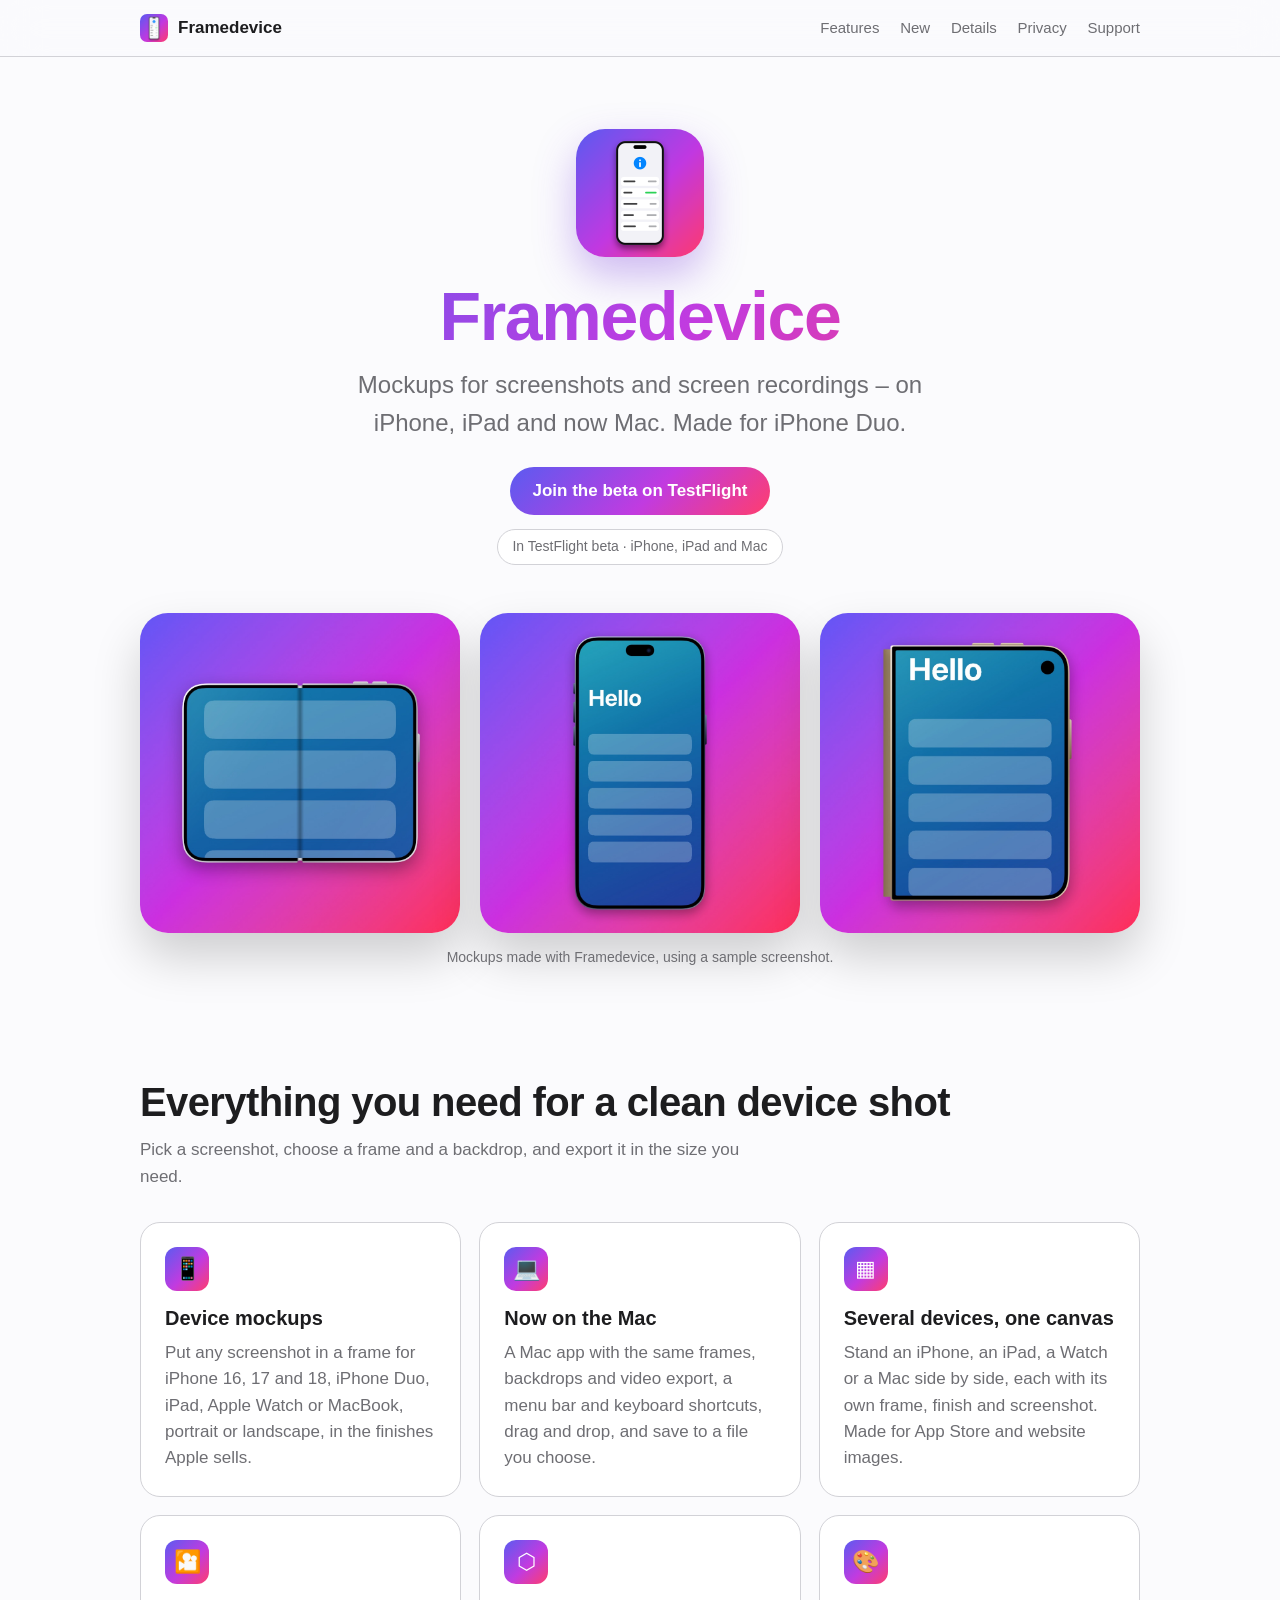
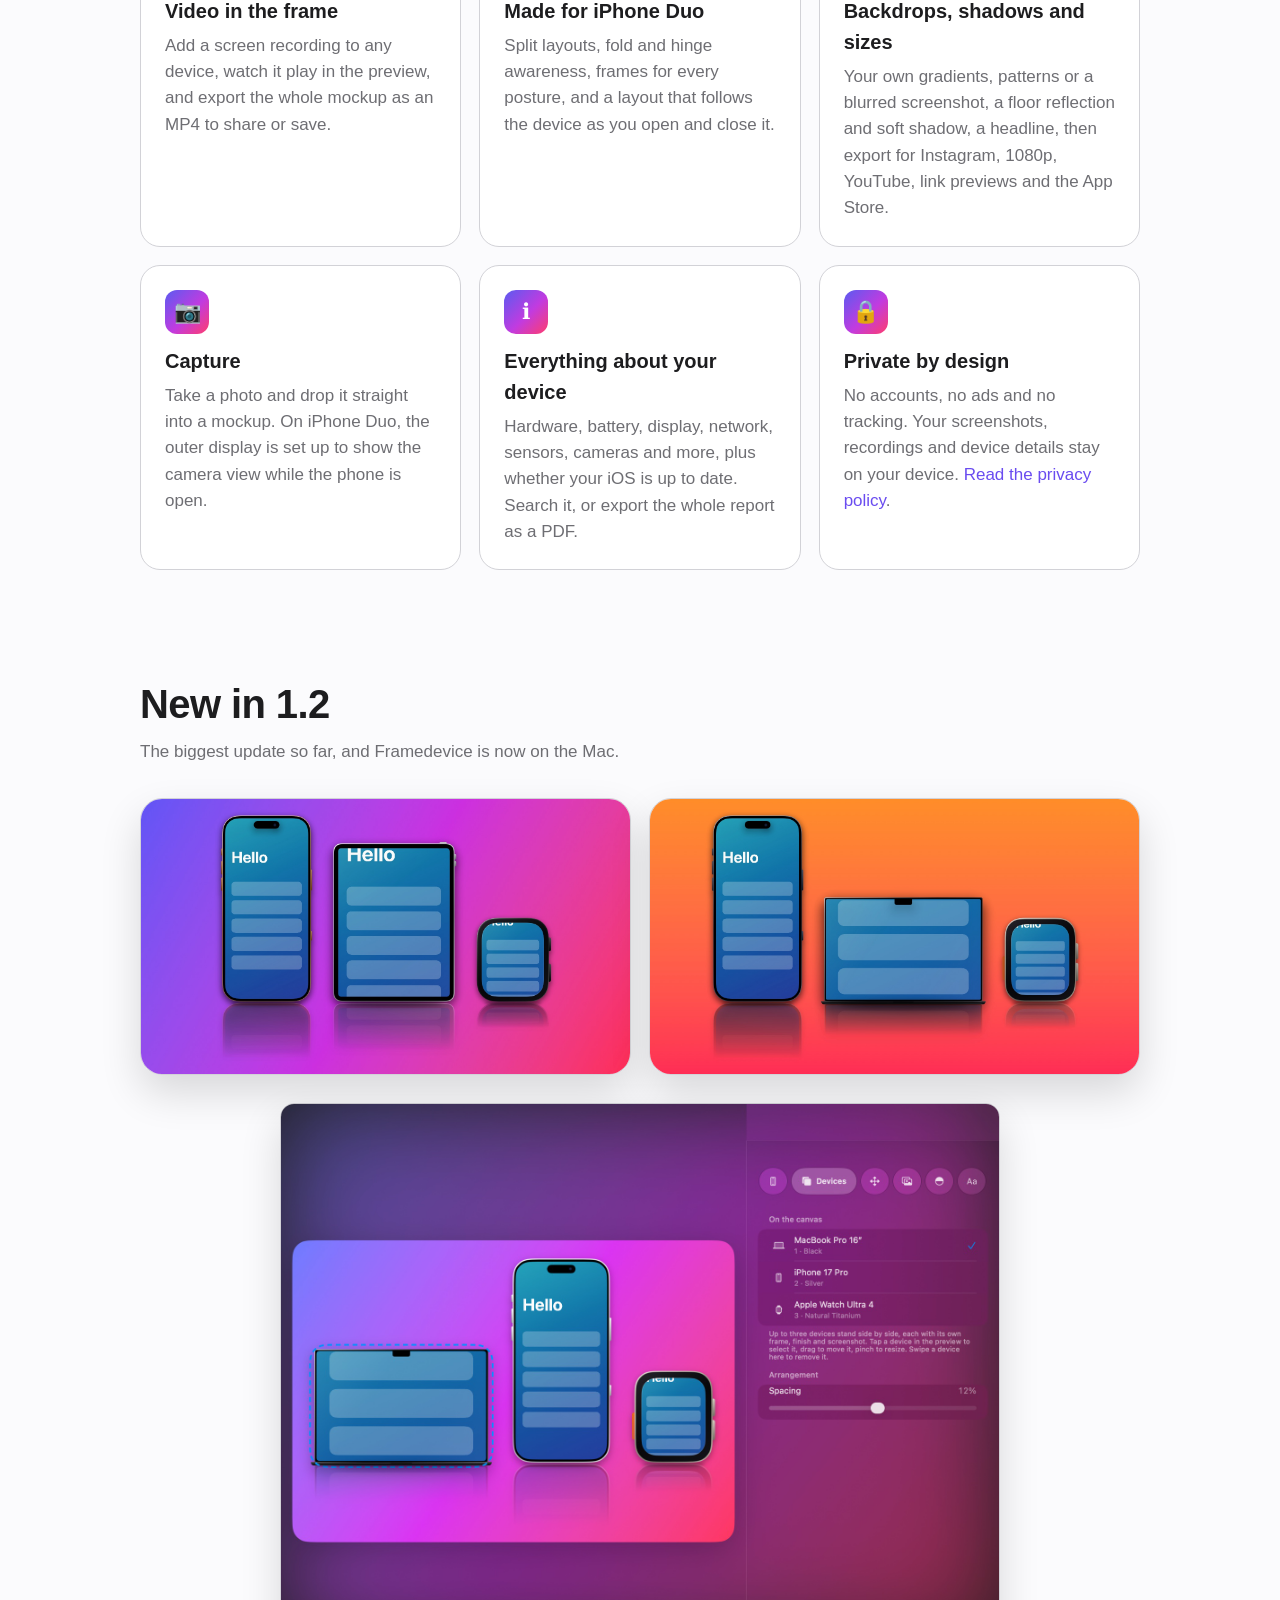
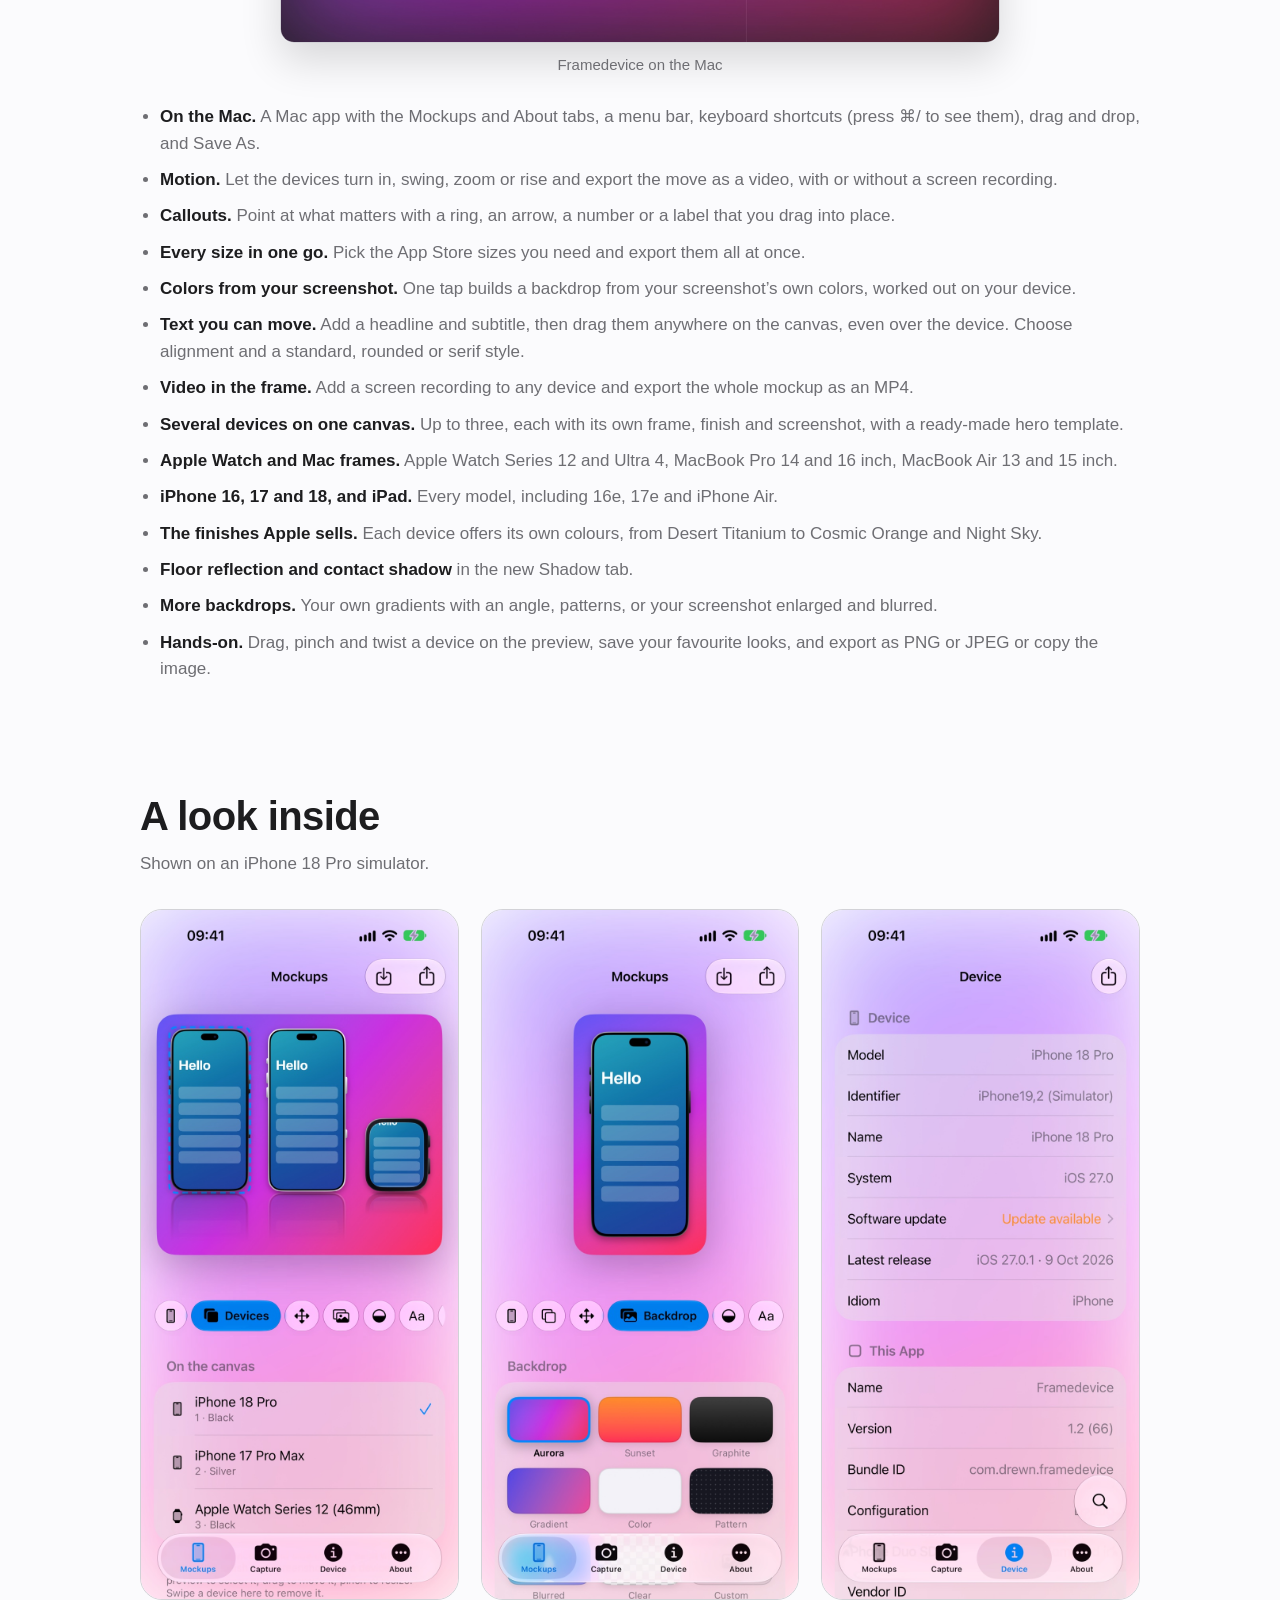
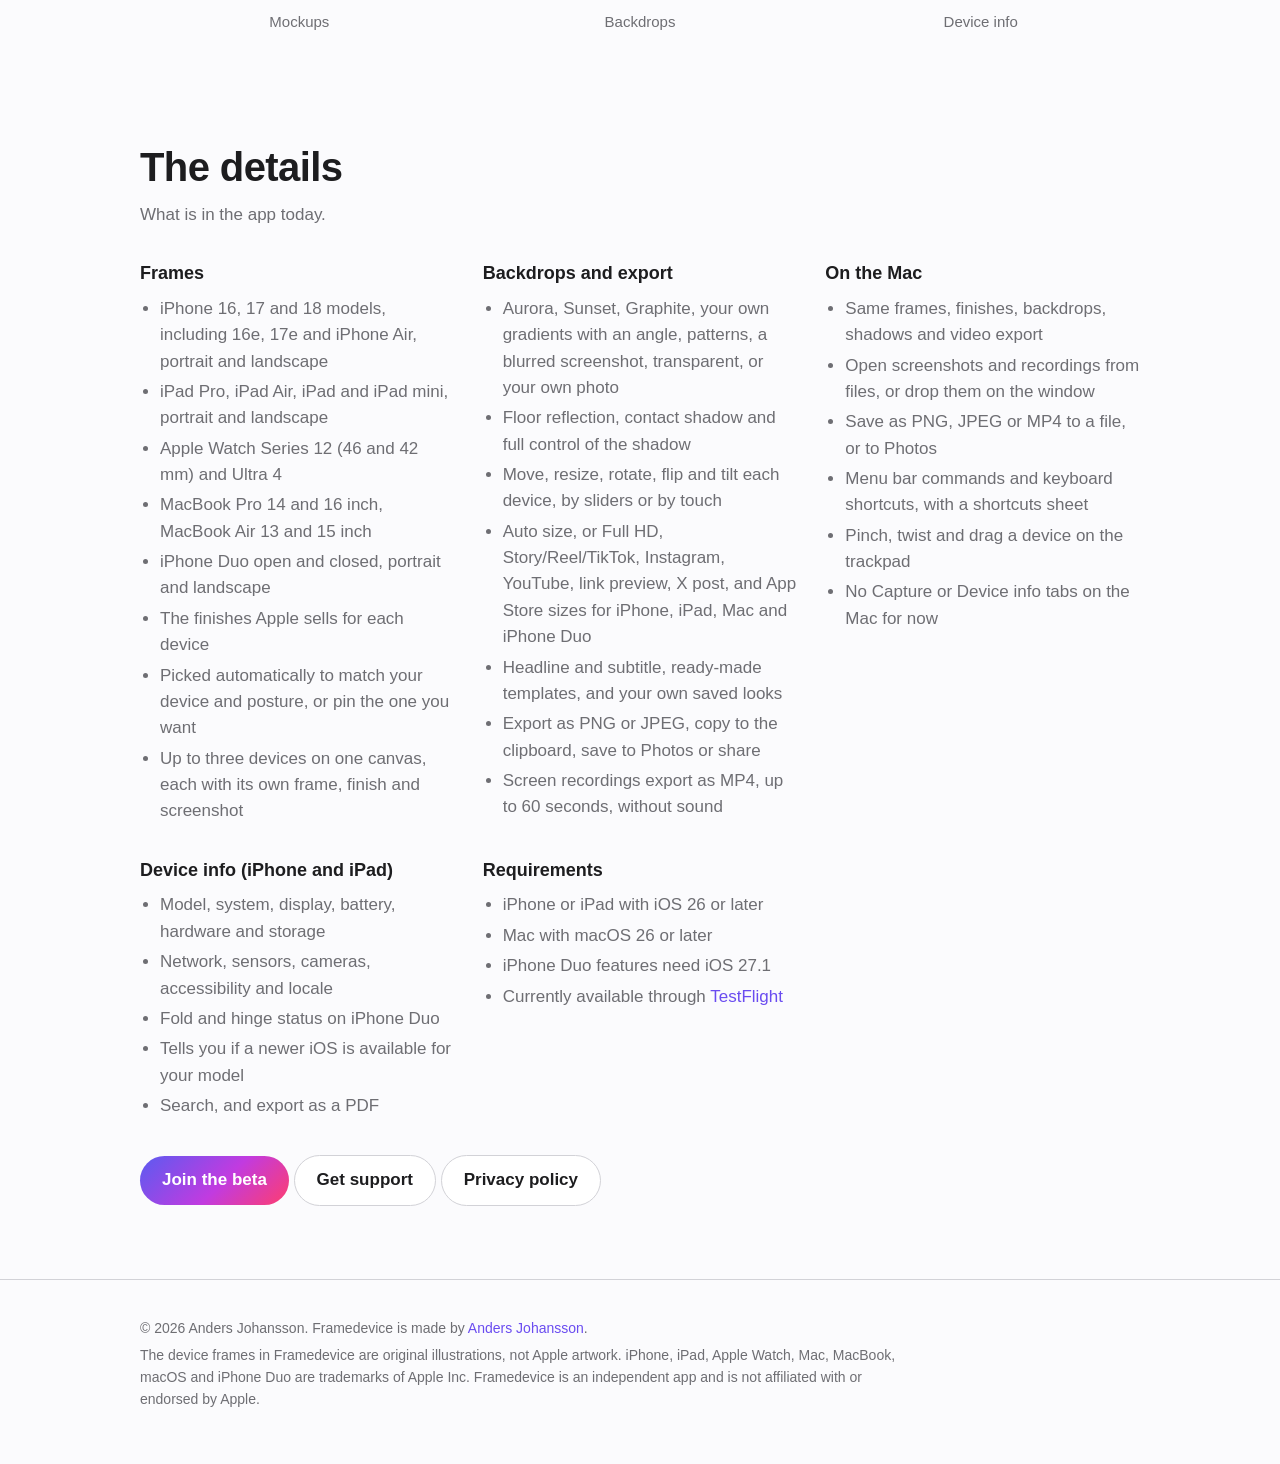
==== commit 017634e0: "Site: motion, callouts, several sizes and colors from your screenshot Co-Authored-By: Claude Sonnet " ====
--- a/index.html
+++ b/index.html
@@ -85,6 +85,10 @@
       </figure>
       <ul class="new-list">
         <li><strong>On the Mac.</strong> A Mac app with the Mockups and About tabs, a menu bar, keyboard shortcuts (press &#8984;/ to see them), drag and drop, and Save As.</li>
+        <li><strong>Motion.</strong> Let the devices turn in, swing, zoom or rise and export the move as a video, with or without a screen recording.</li>
+        <li><strong>Callouts.</strong> Point at what matters with a ring, an arrow, a number or a label that you drag into place.</li>
+        <li><strong>Every size in one go.</strong> Pick the App Store sizes you need and export them all at once.</li>
+        <li><strong>Colors from your screenshot.</strong> One tap builds a backdrop from your screenshot&#8217;s own colors, worked out on your device.</li>
         <li><strong>Text you can move.</strong> Add a headline and subtitle, then drag them anywhere on the canvas, even over the device. Choose alignment and a standard, rounded or serif style.</li>
         <li><strong>Video in the frame.</strong> Add a screen recording to any device and export the whole mockup as an MP4.</li>
         <li><strong>Several devices on one canvas.</strong> Up to three, each with its own frame, finish and screenshot, with a ready-made hero template.</li>
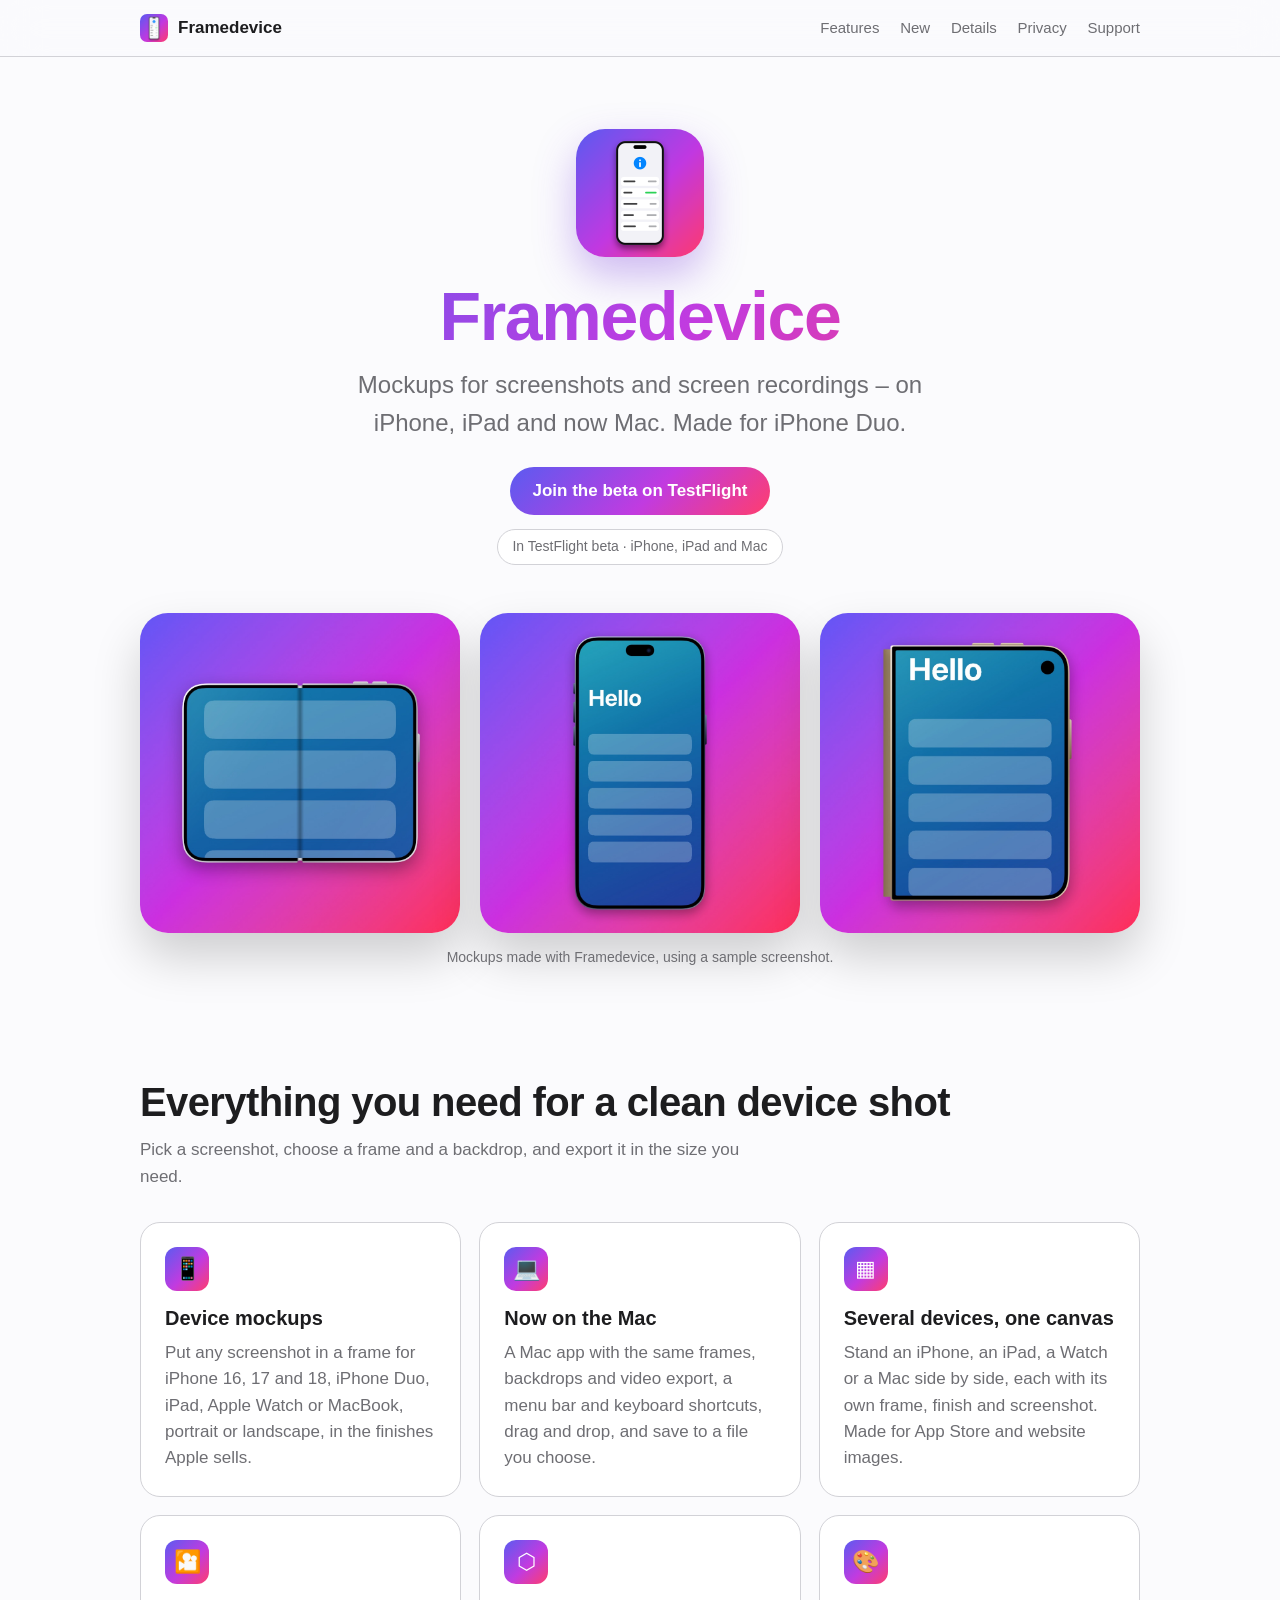
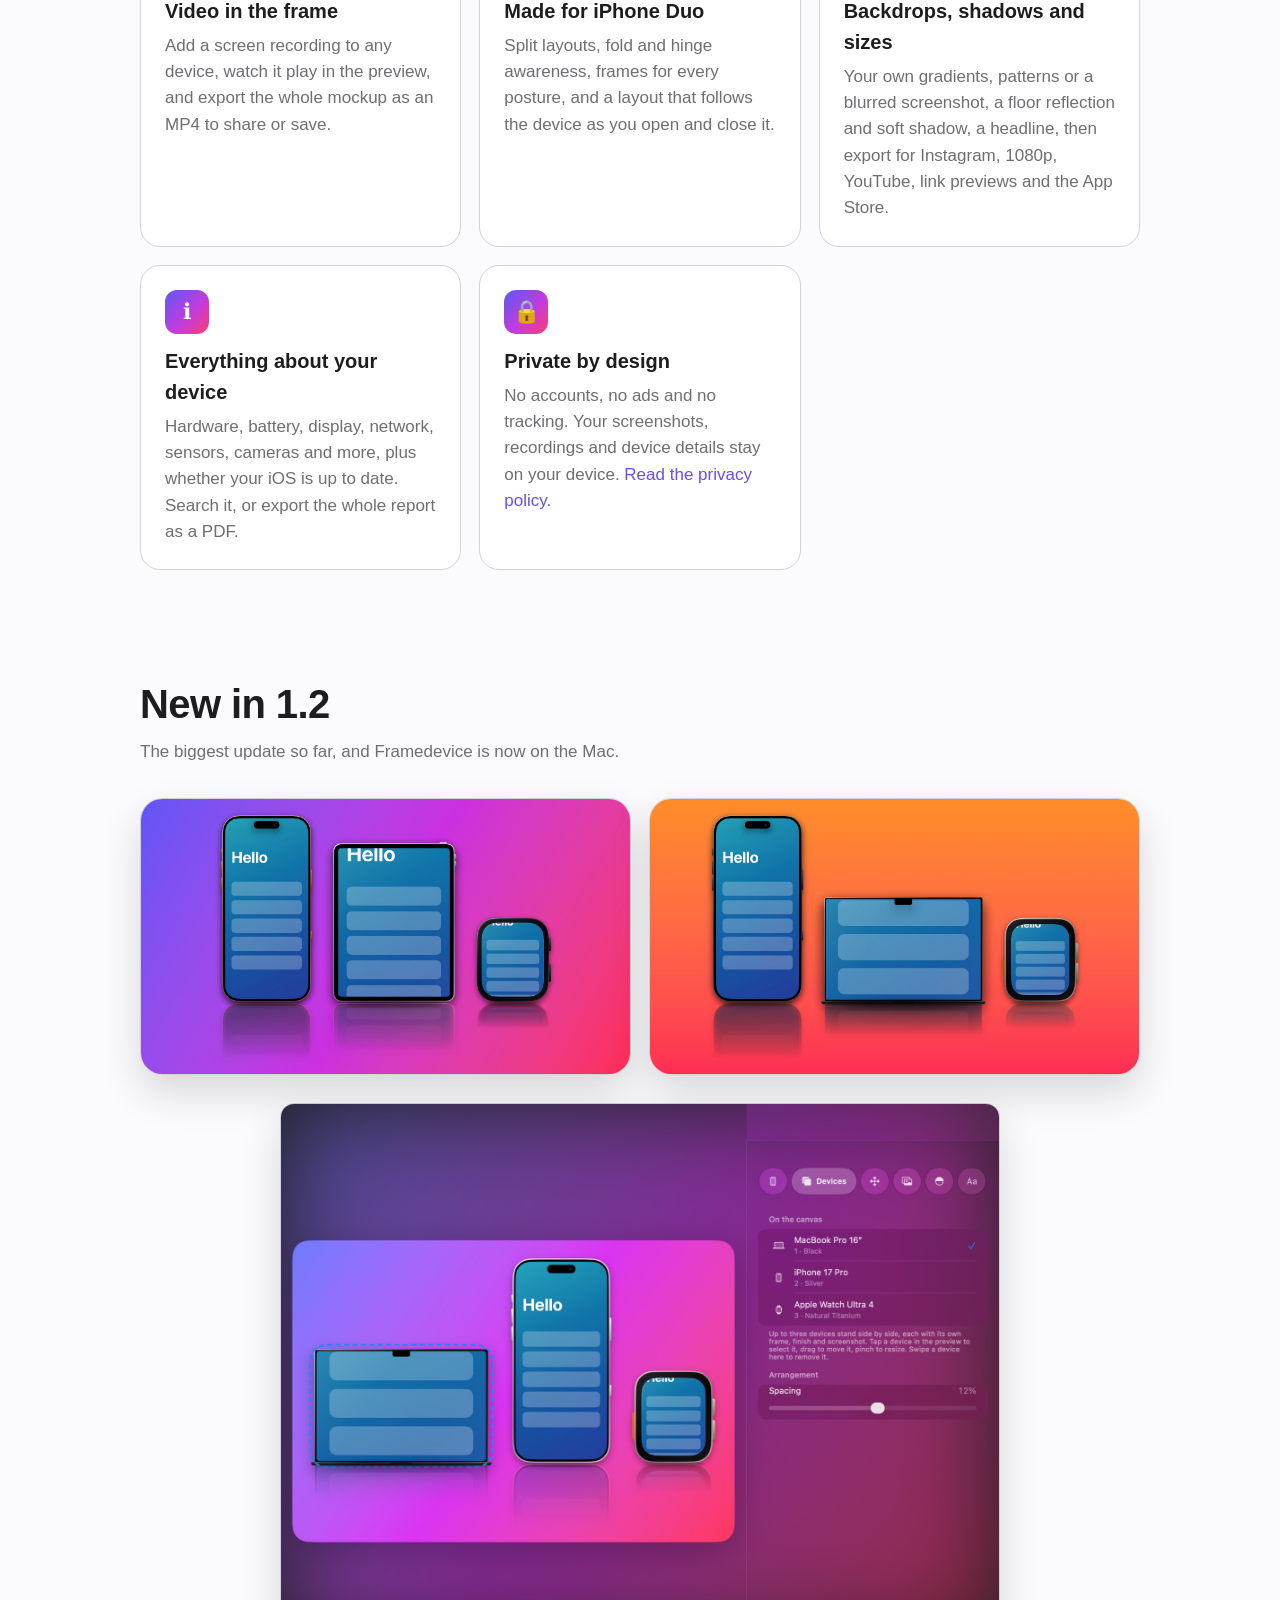
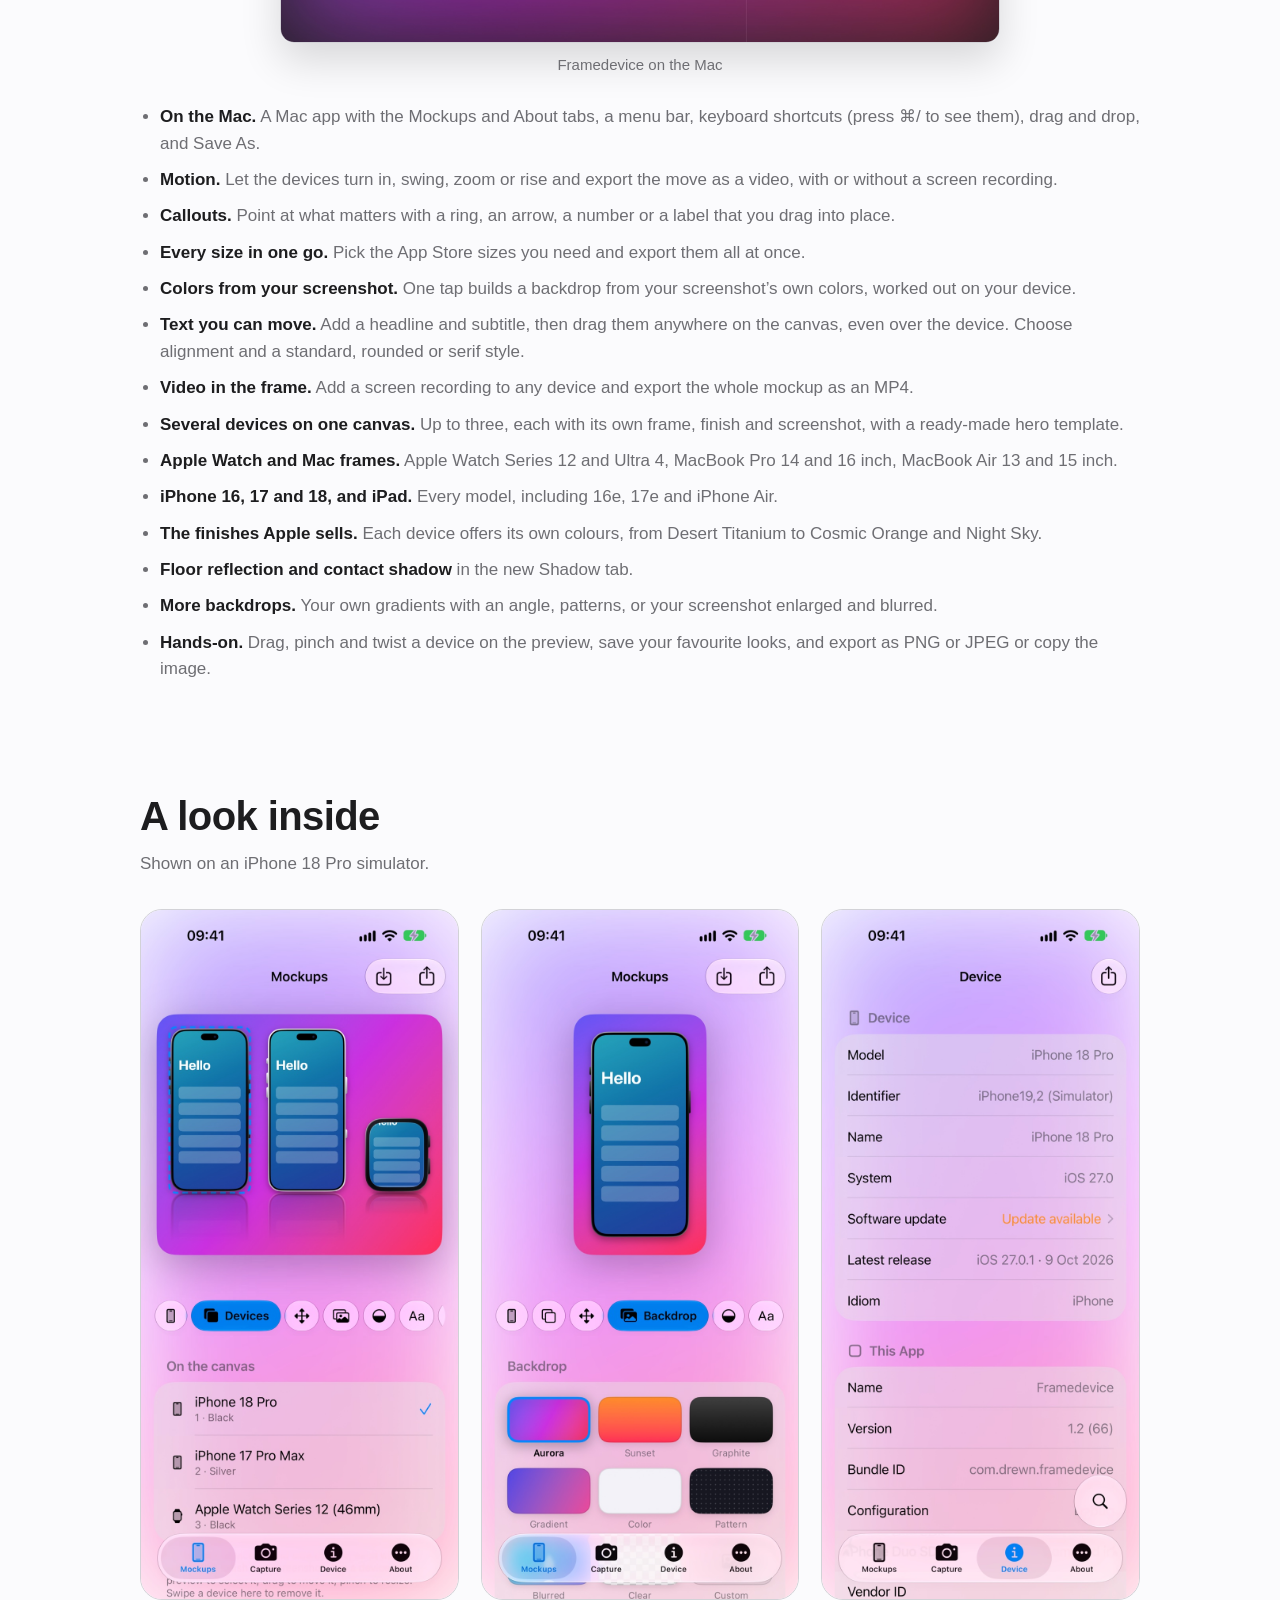
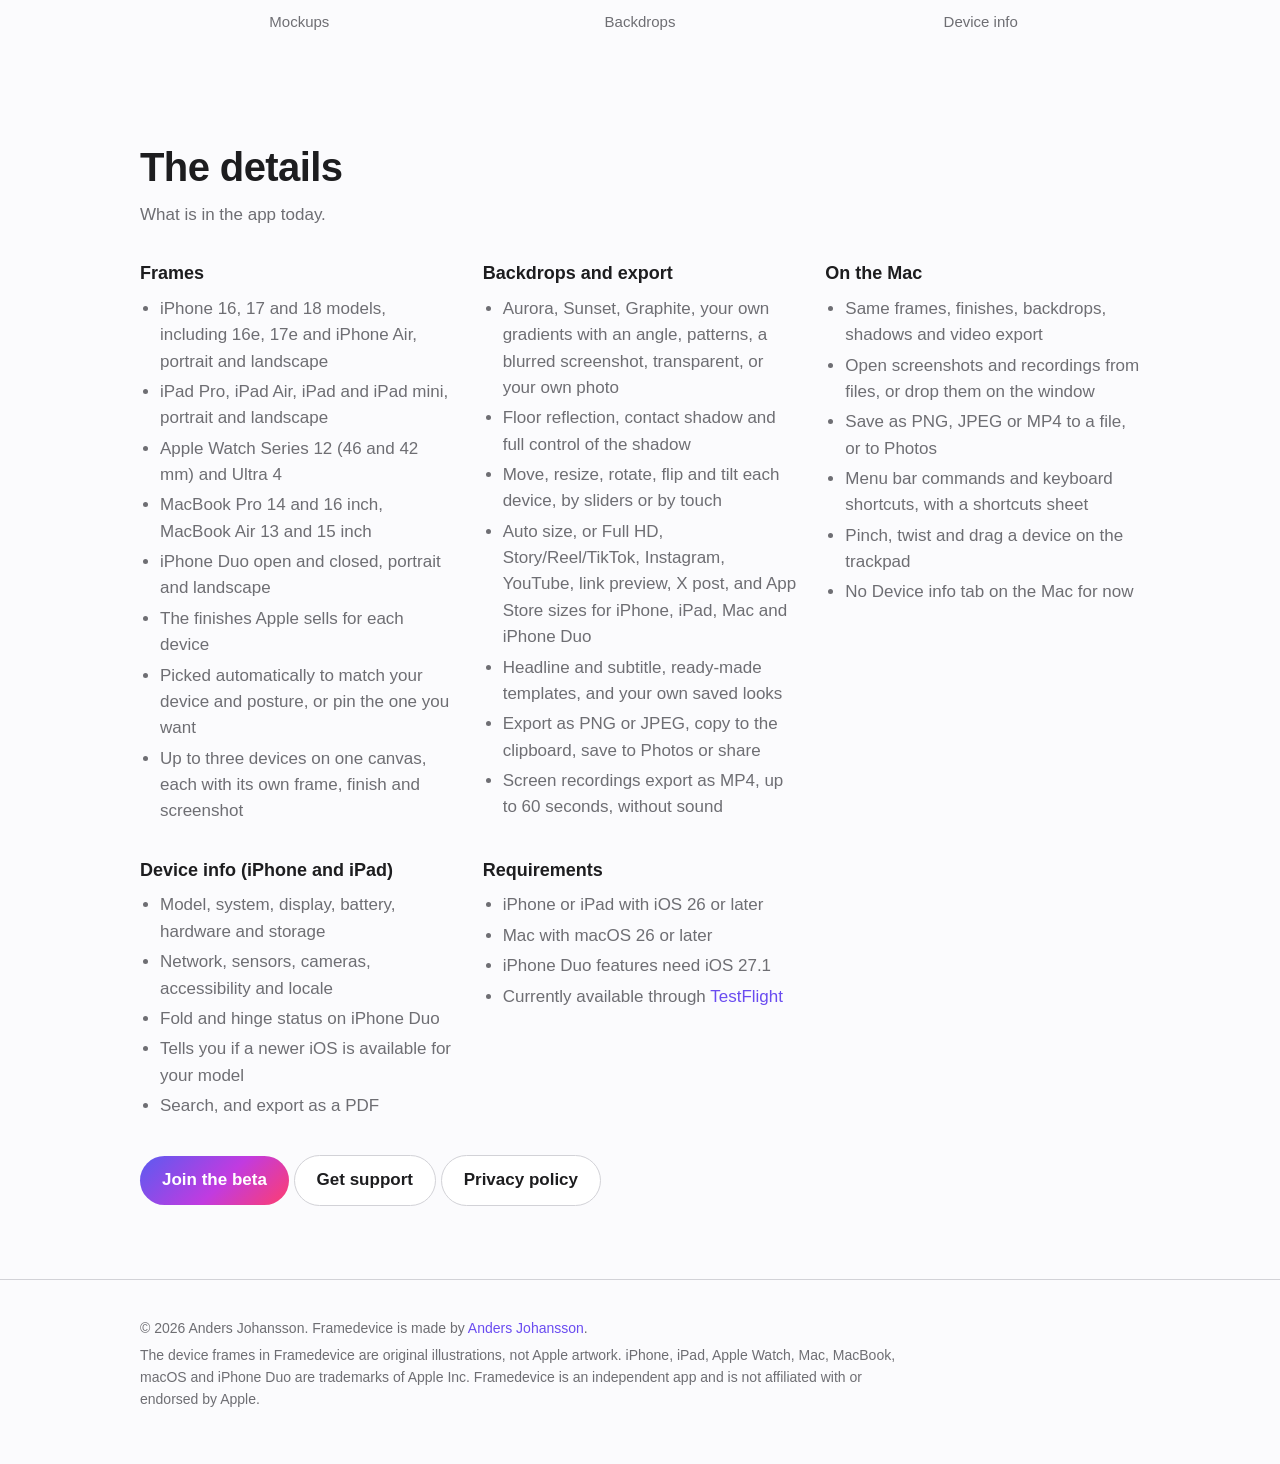
==== commit 5c947a8f: "Site: remove Capture and camera wording Co-Authored-By: Claude Sonnet 5.5 <noreply@anthropic.com>" ====
--- a/index.html
+++ b/index.html
@@ -61,8 +61,6 @@
           <p>Split layouts, fold and hinge awareness, frames for every posture, and a layout that follows the device as you open and close it.</p></div>
         <div class="card"><div class="glyph" aria-hidden="true">&#127912;</div><h3>Backdrops, shadows and sizes</h3>
           <p>Your own gradients, patterns or a blurred screenshot, a floor reflection and soft shadow, a headline, then export for Instagram, 1080p, YouTube, link previews and the App Store.</p></div>
-        <div class="card"><div class="glyph" aria-hidden="true">&#128247;</div><h3>Capture</h3>
-          <p>Take a photo and drop it straight into a mockup. On iPhone Duo, the outer display is set up to show the camera view while the phone is open.</p></div>
         <div class="card"><div class="glyph" aria-hidden="true">&#8505;</div><h3>Everything about your device</h3>
           <p>Hardware, battery, display, network, sensors, cameras and more, plus whether your iOS is up to date. Search it, or export the whole report as a PDF.</p></div>
         <div class="card"><div class="glyph" aria-hidden="true">&#128274;</div><h3>Private by design</h3>
@@ -152,7 +150,7 @@
             <li>Save as PNG, JPEG or MP4 to a file, or to Photos</li>
             <li>Menu bar commands and keyboard shortcuts, with a shortcuts sheet</li>
             <li>Pinch, twist and drag a device on the trackpad</li>
-            <li>No Capture or Device info tabs on the Mac for now</li>
+            <li>No Device info tab on the Mac for now</li>
           </ul>
         </div>
         <div>
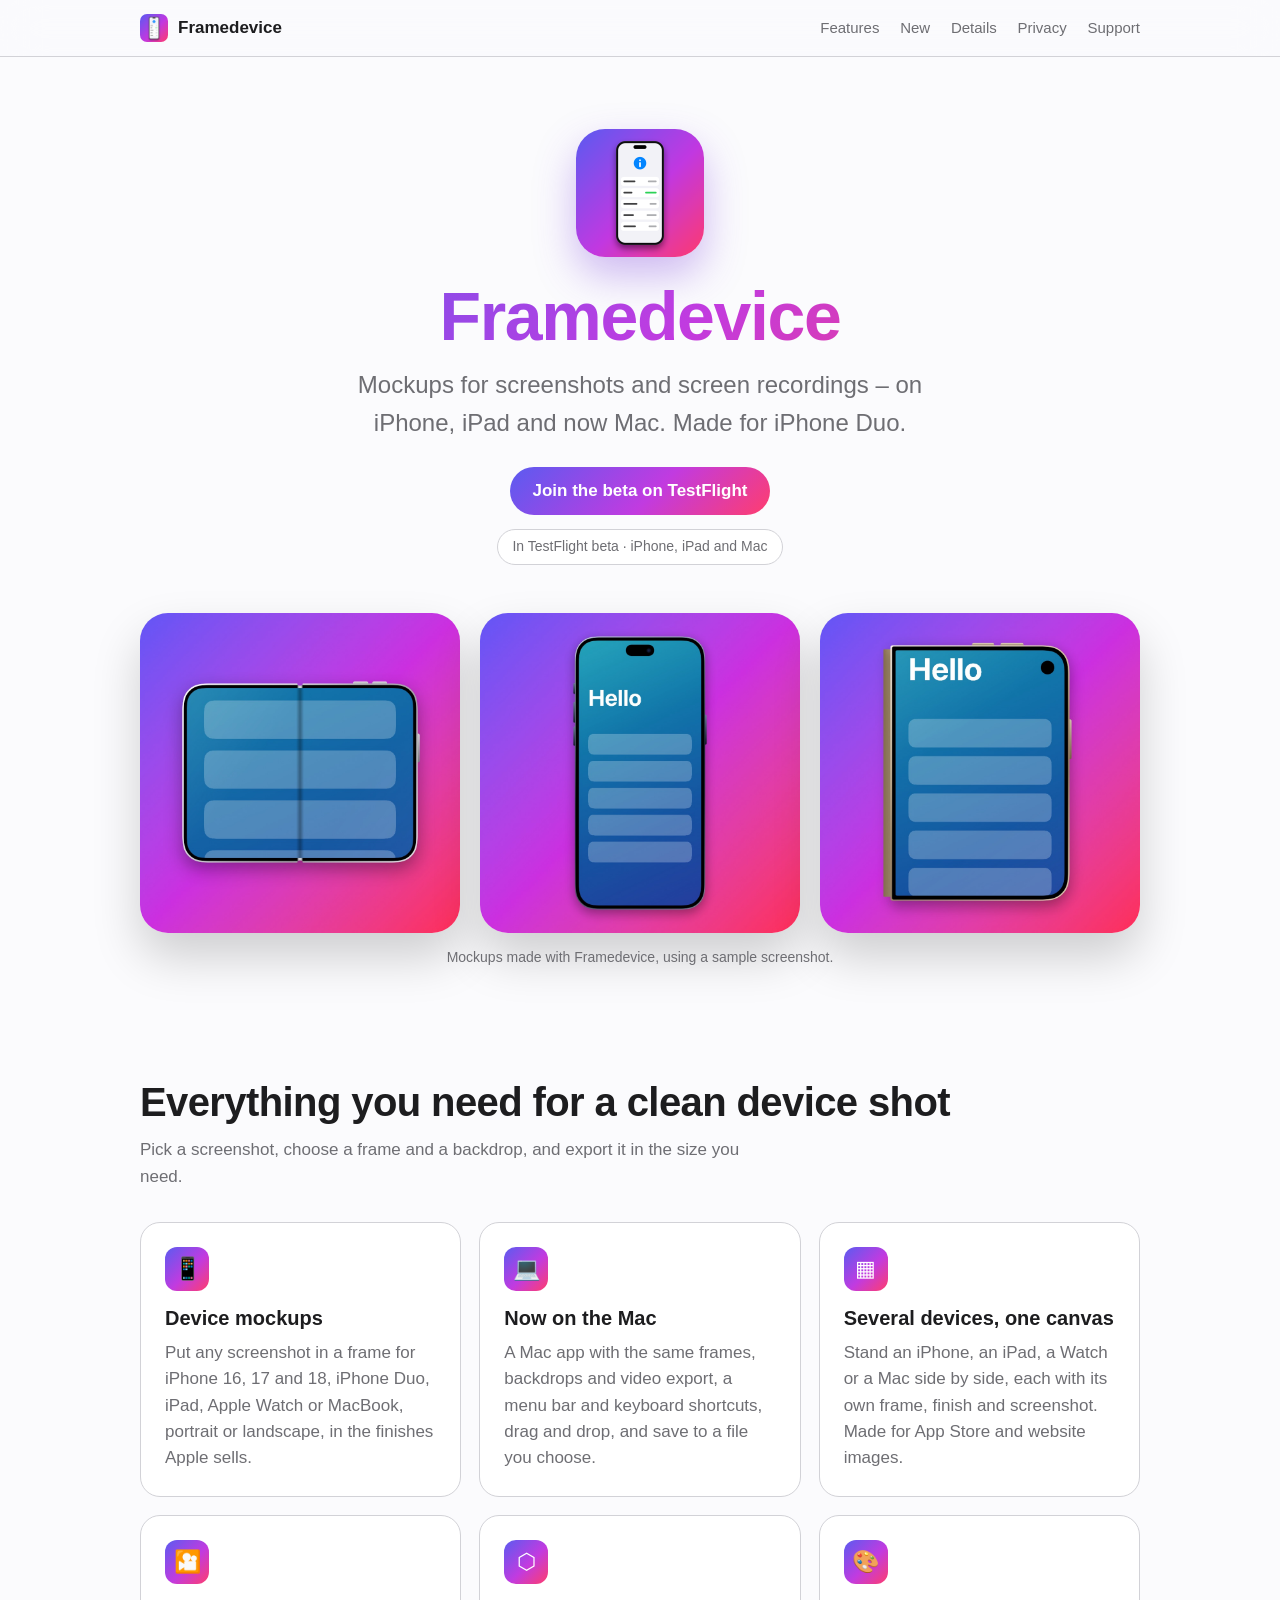
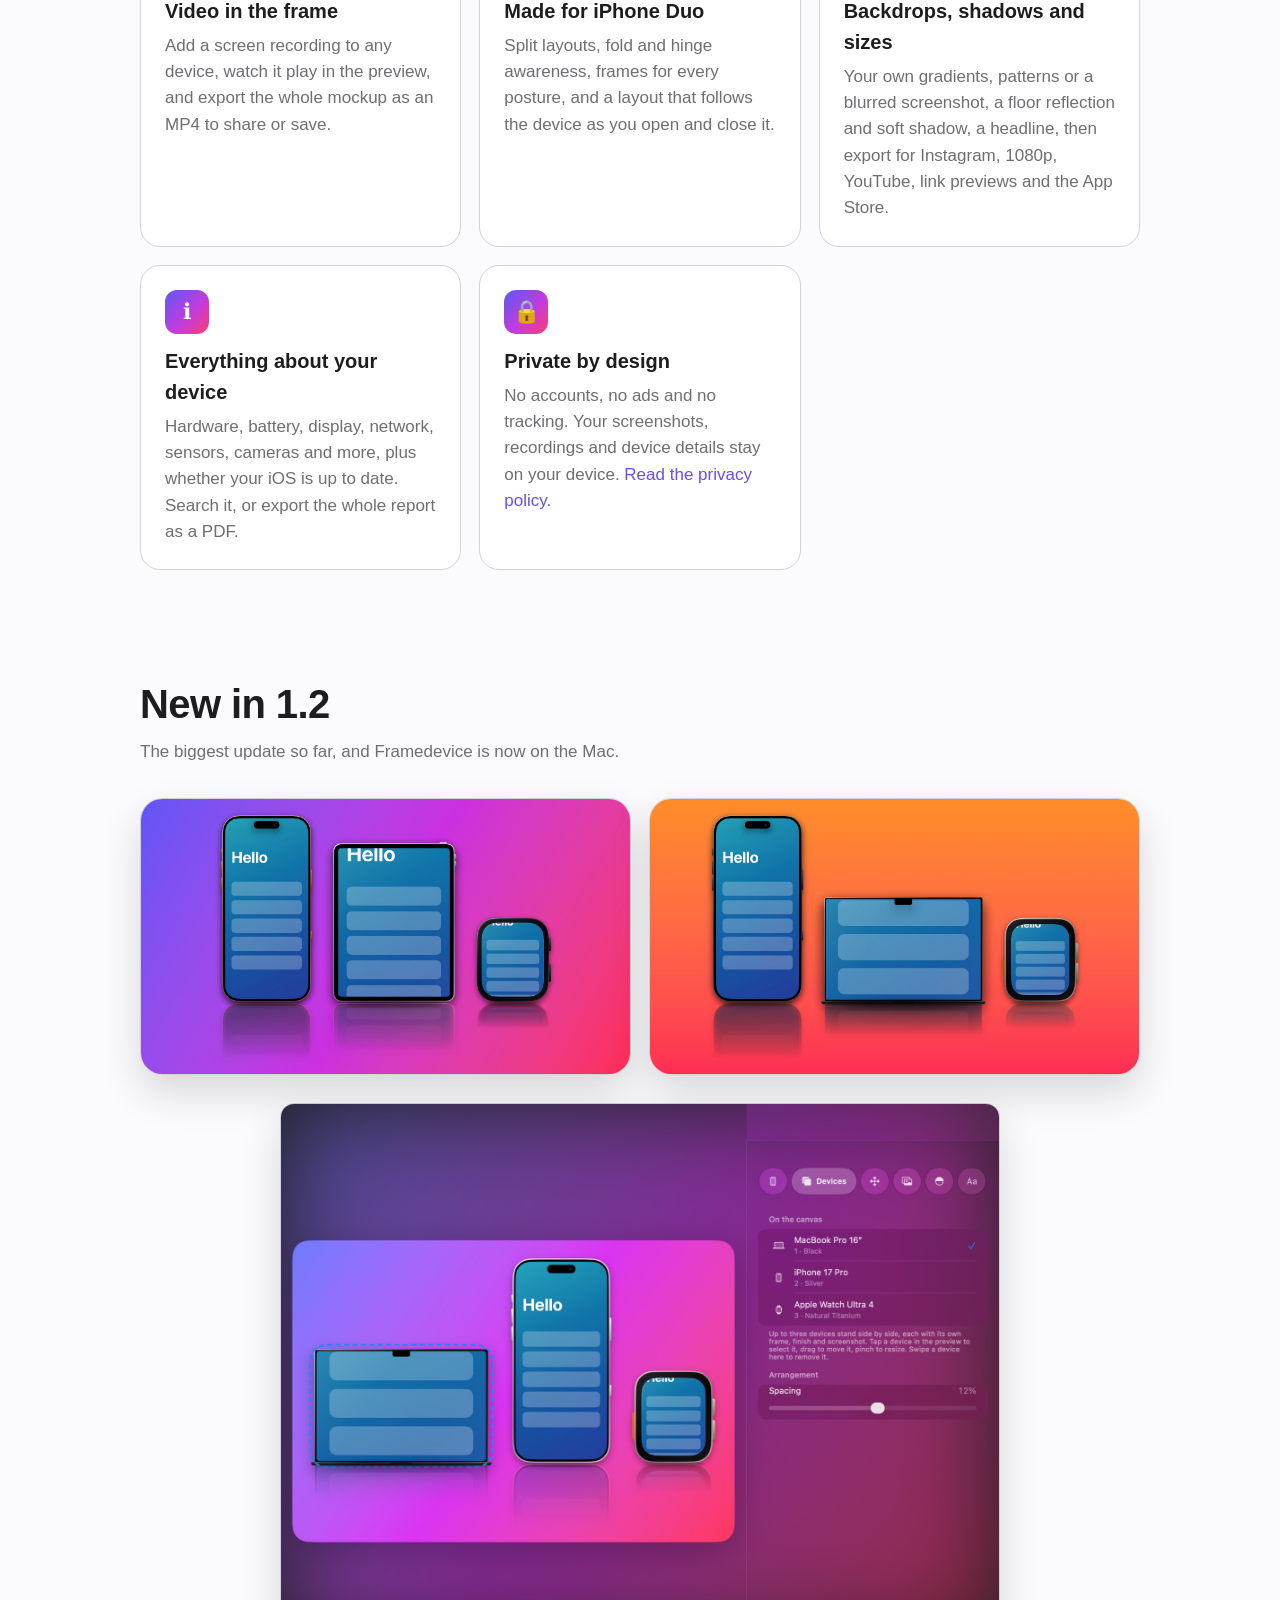
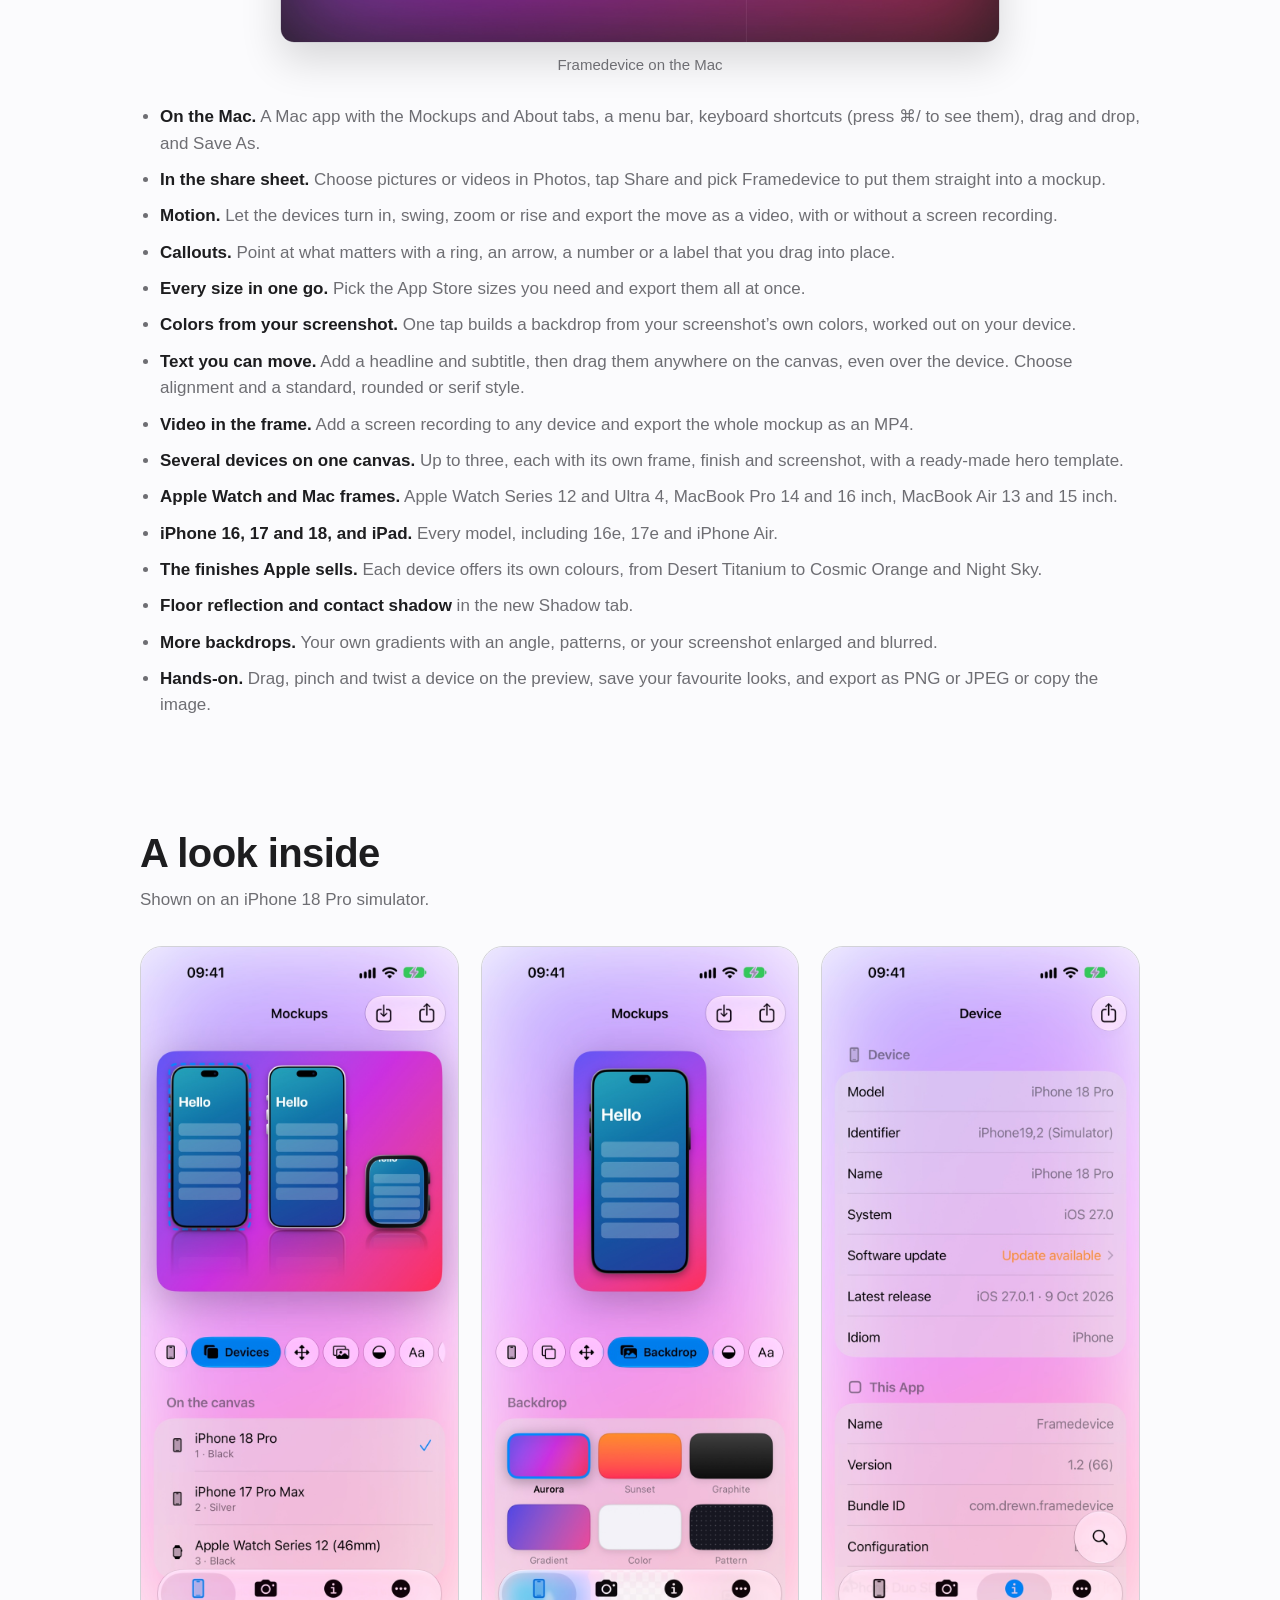
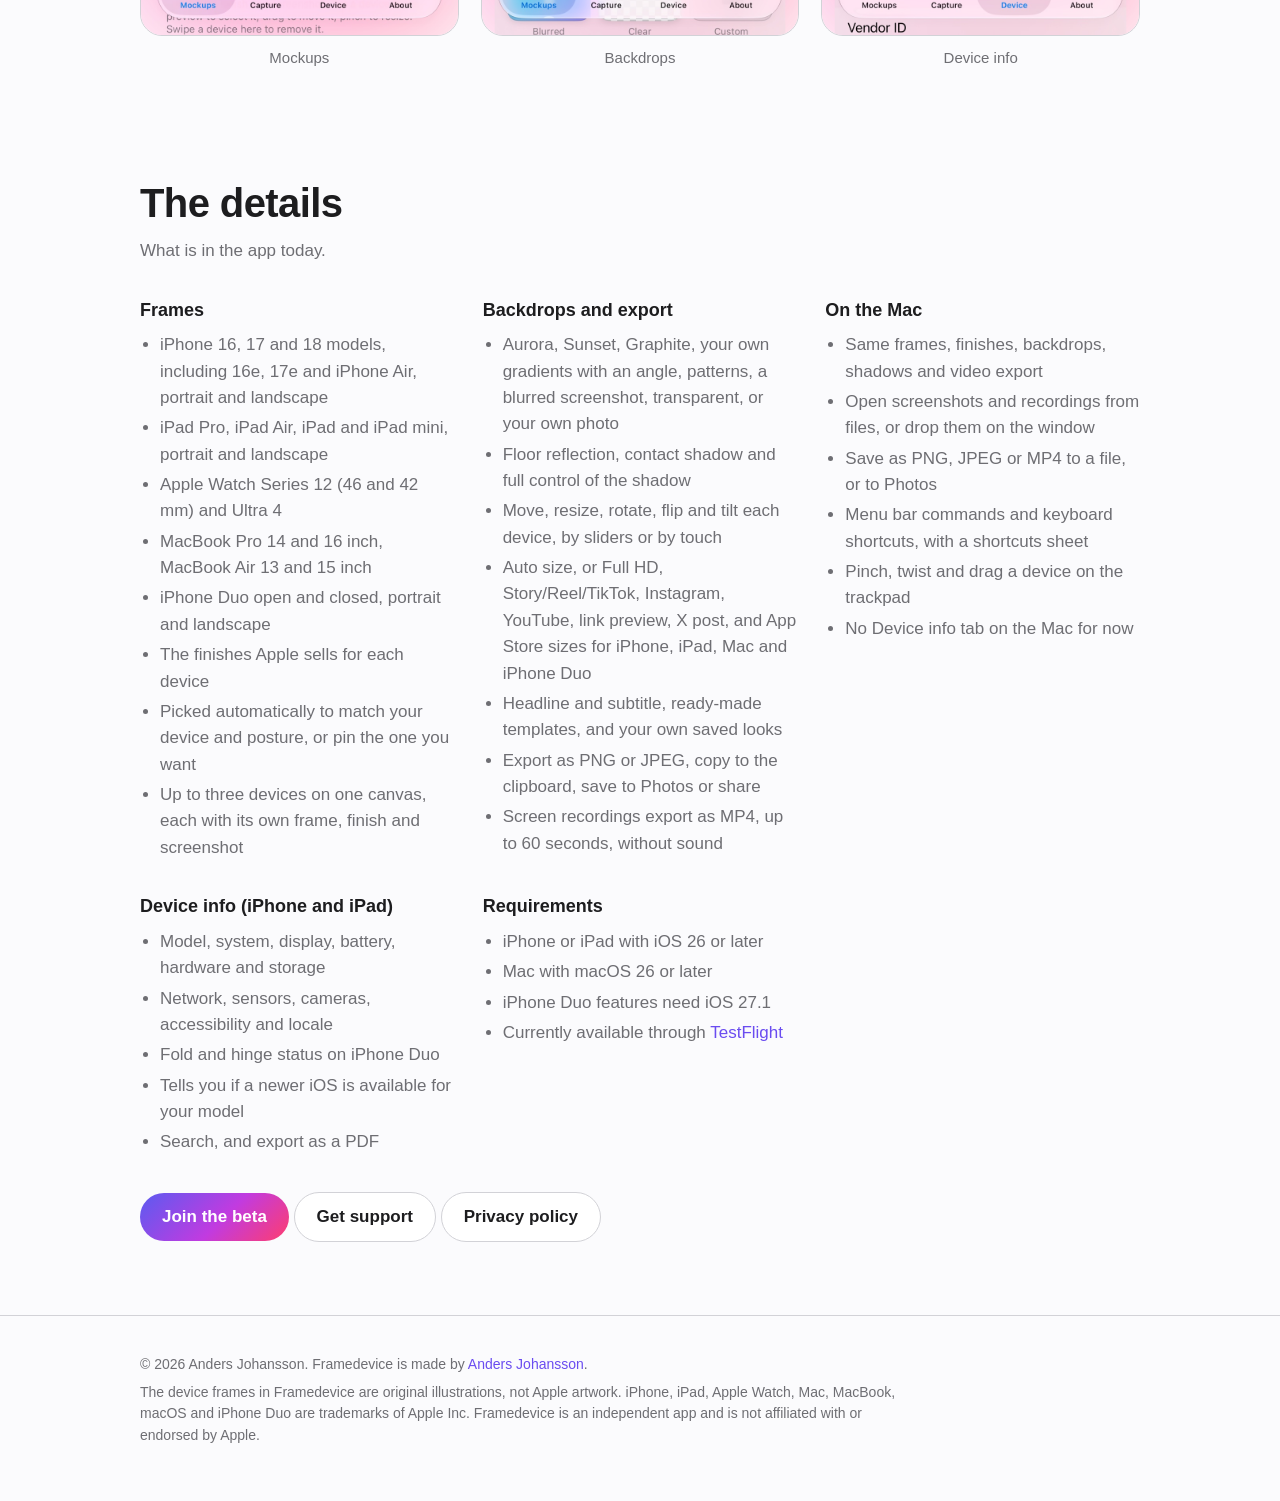
==== commit d4d43592: "Site: share sheet, support answer and privacy note Co-Authored-By: Claude Sonnet 5.5 <noreply@anthro" ====
--- a/index.html
+++ b/index.html
@@ -83,6 +83,7 @@
       </figure>
       <ul class="new-list">
         <li><strong>On the Mac.</strong> A Mac app with the Mockups and About tabs, a menu bar, keyboard shortcuts (press &#8984;/ to see them), drag and drop, and Save As.</li>
+        <li><strong>In the share sheet.</strong> Choose pictures or videos in Photos, tap Share and pick Framedevice to put them straight into a mockup.</li>
         <li><strong>Motion.</strong> Let the devices turn in, swing, zoom or rise and export the move as a video, with or without a screen recording.</li>
         <li><strong>Callouts.</strong> Point at what matters with a ring, an arrow, a number or a label that you drag into place.</li>
         <li><strong>Every size in one go.</strong> Pick the App Store sizes you need and export them all at once.</li>
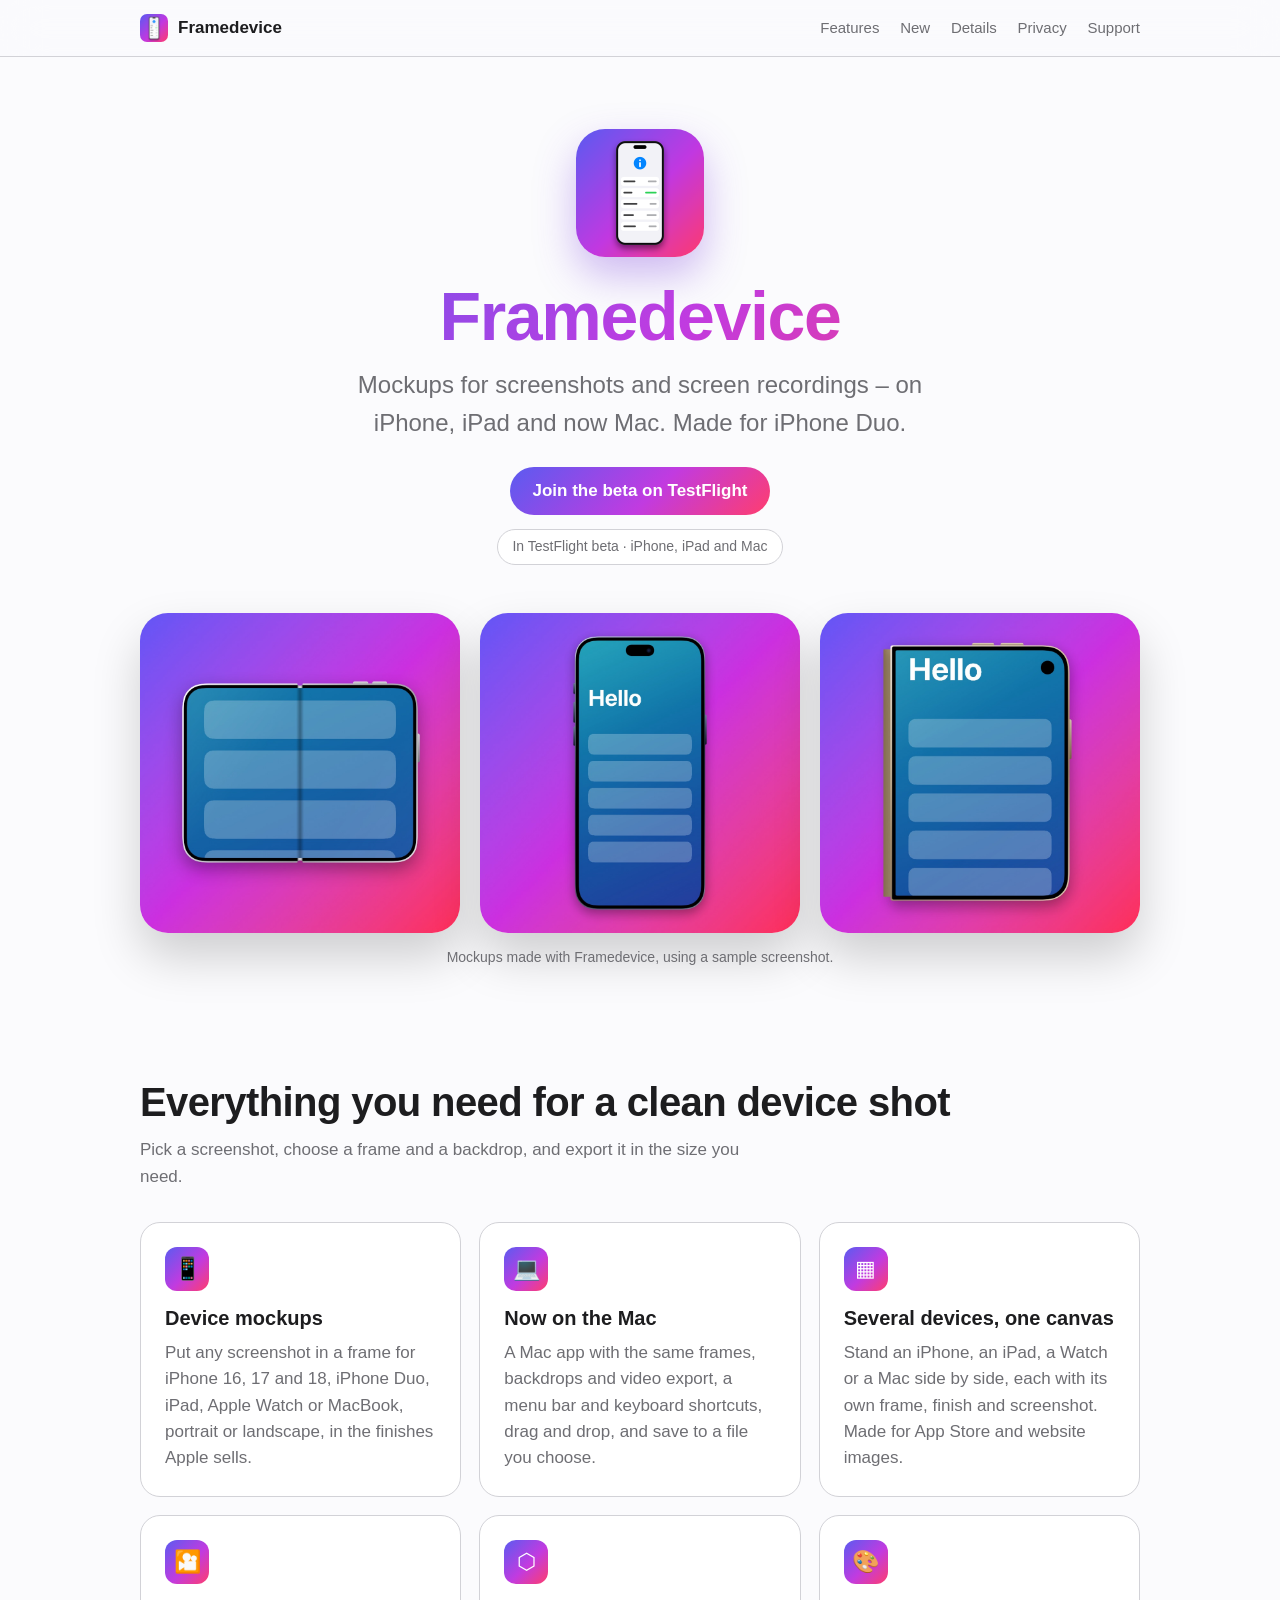
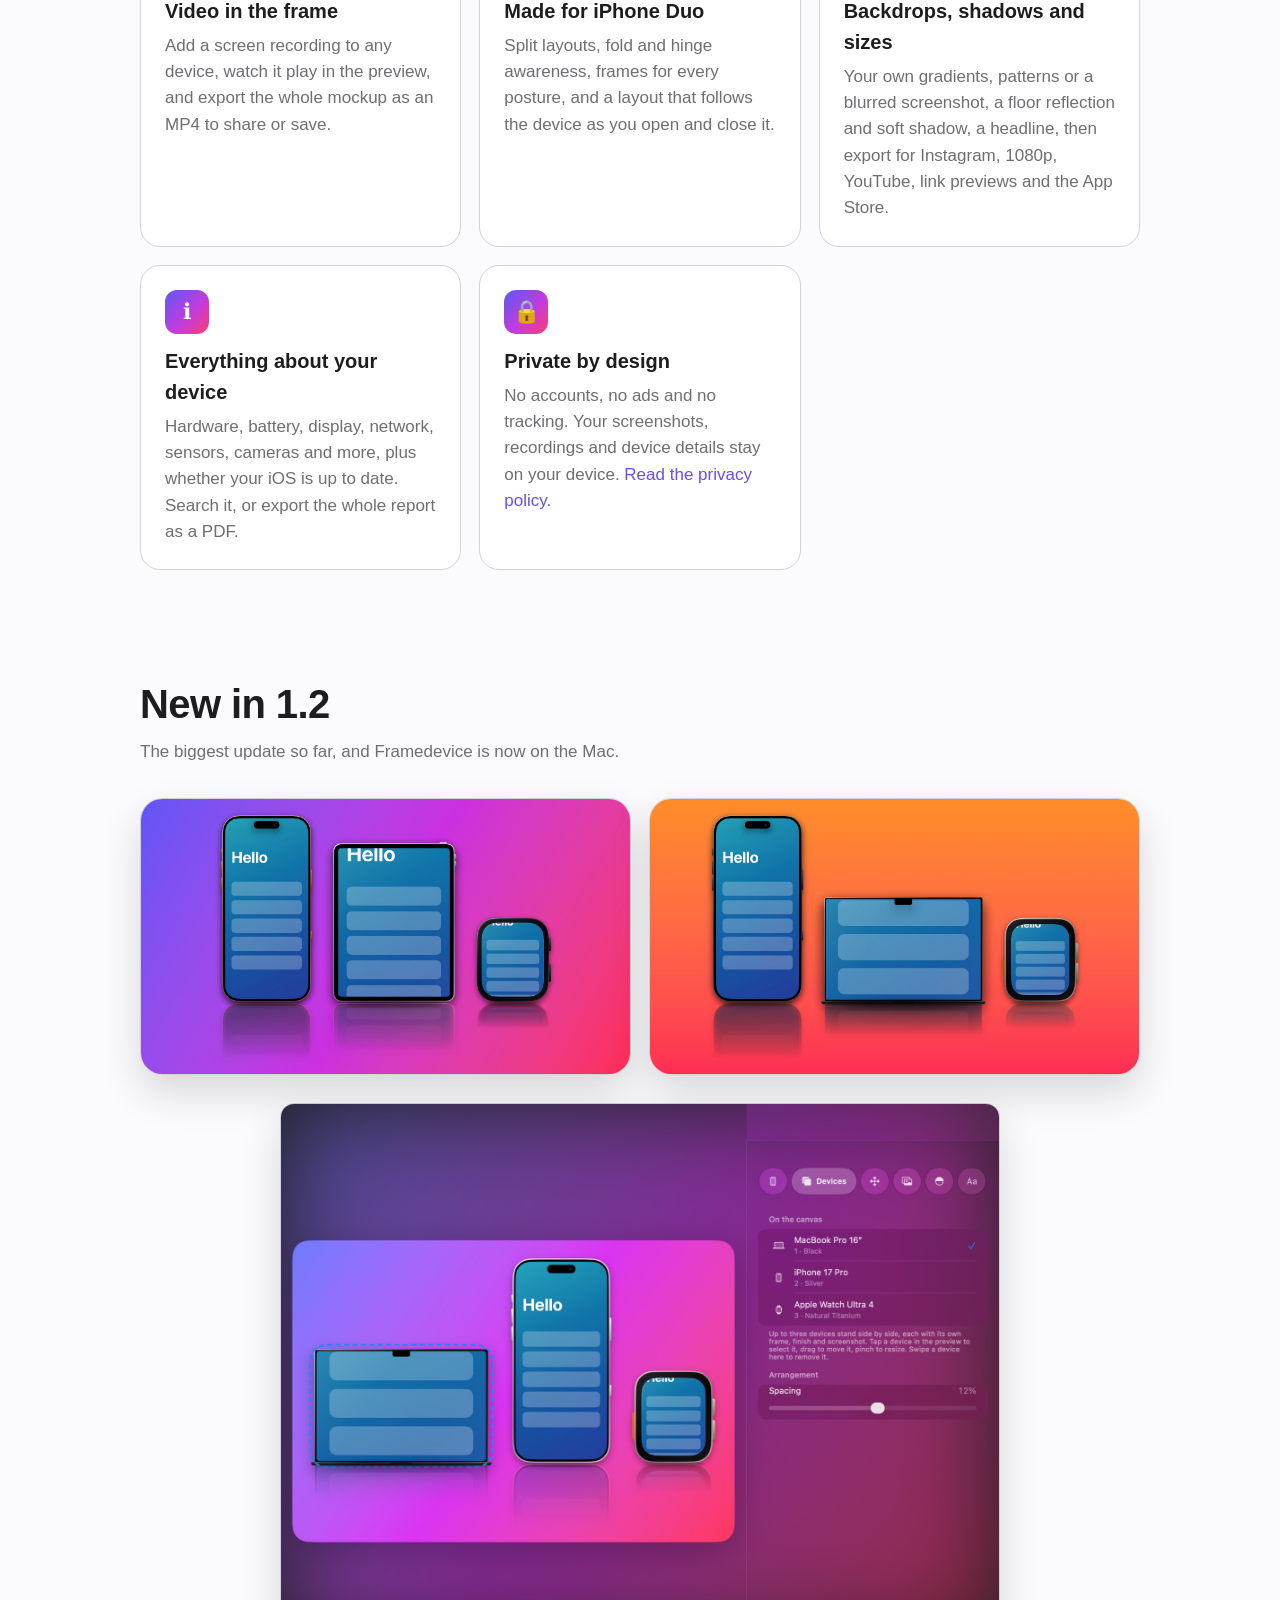
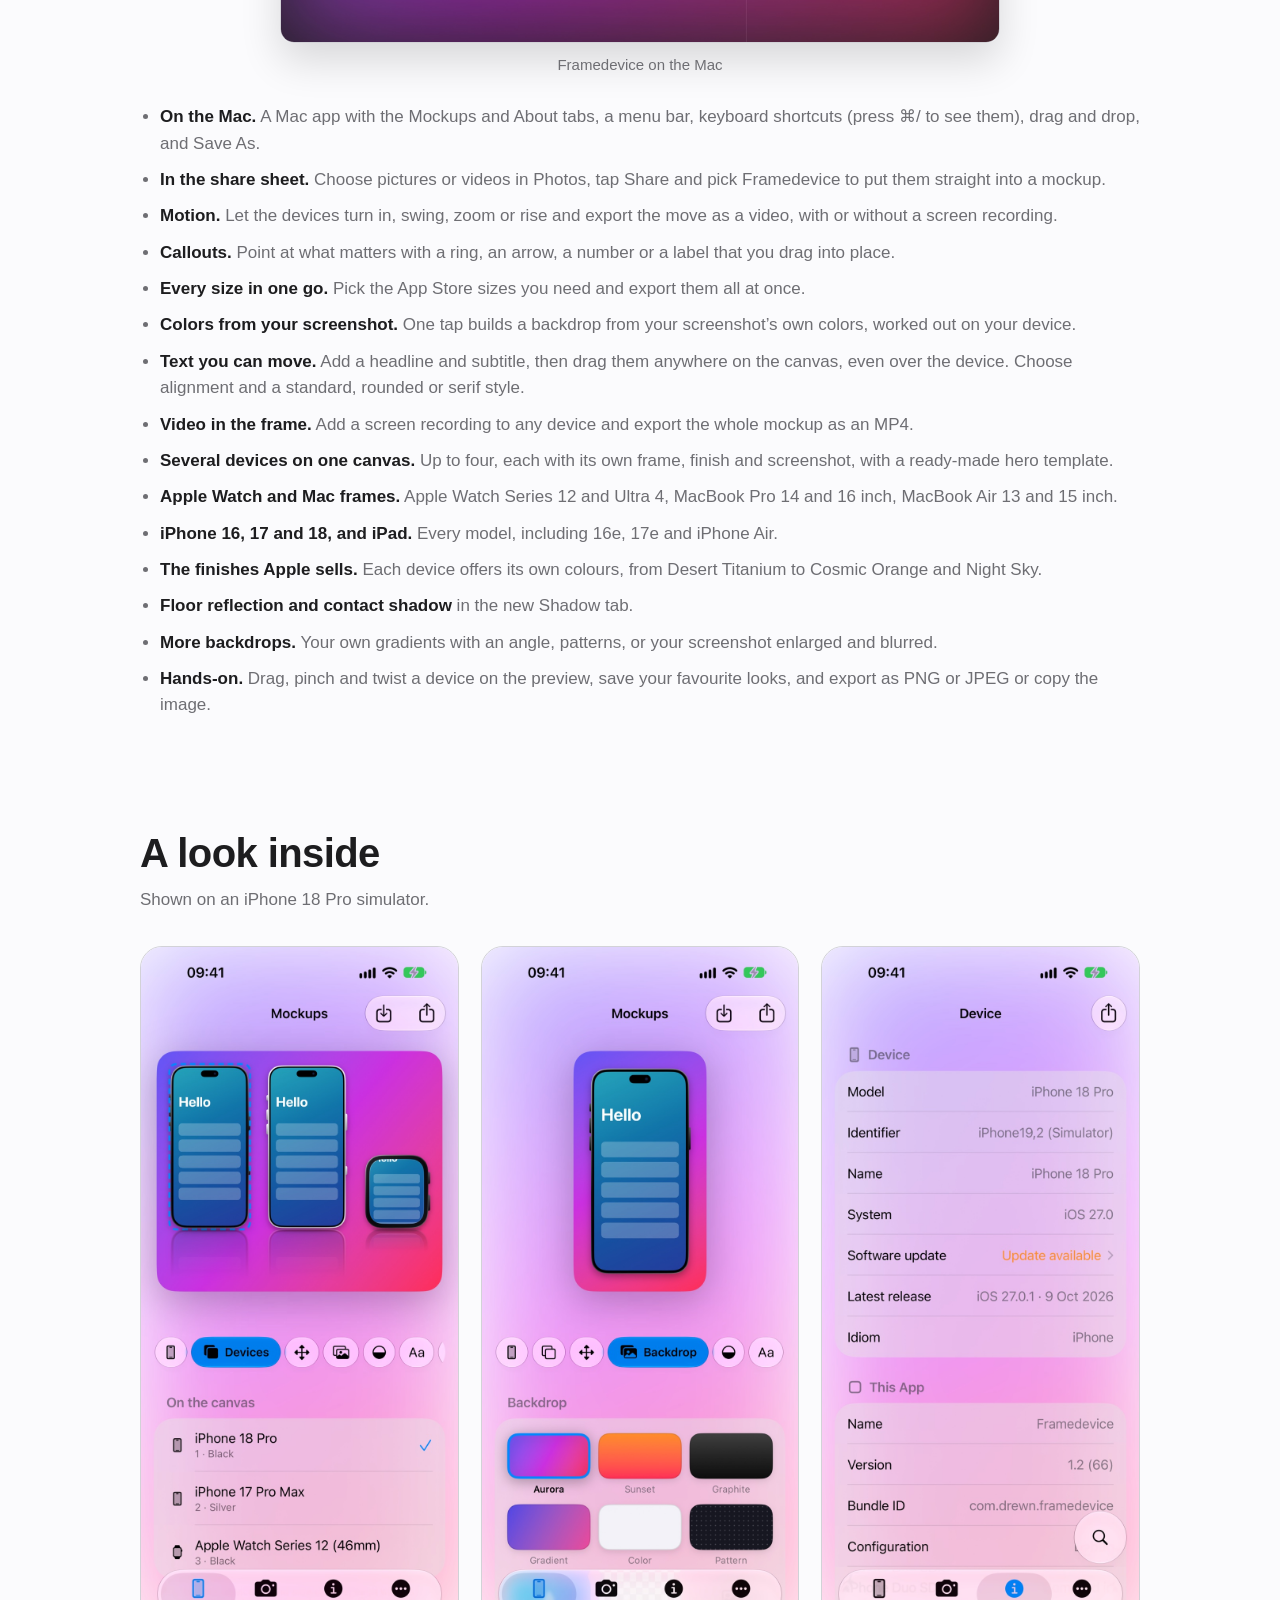
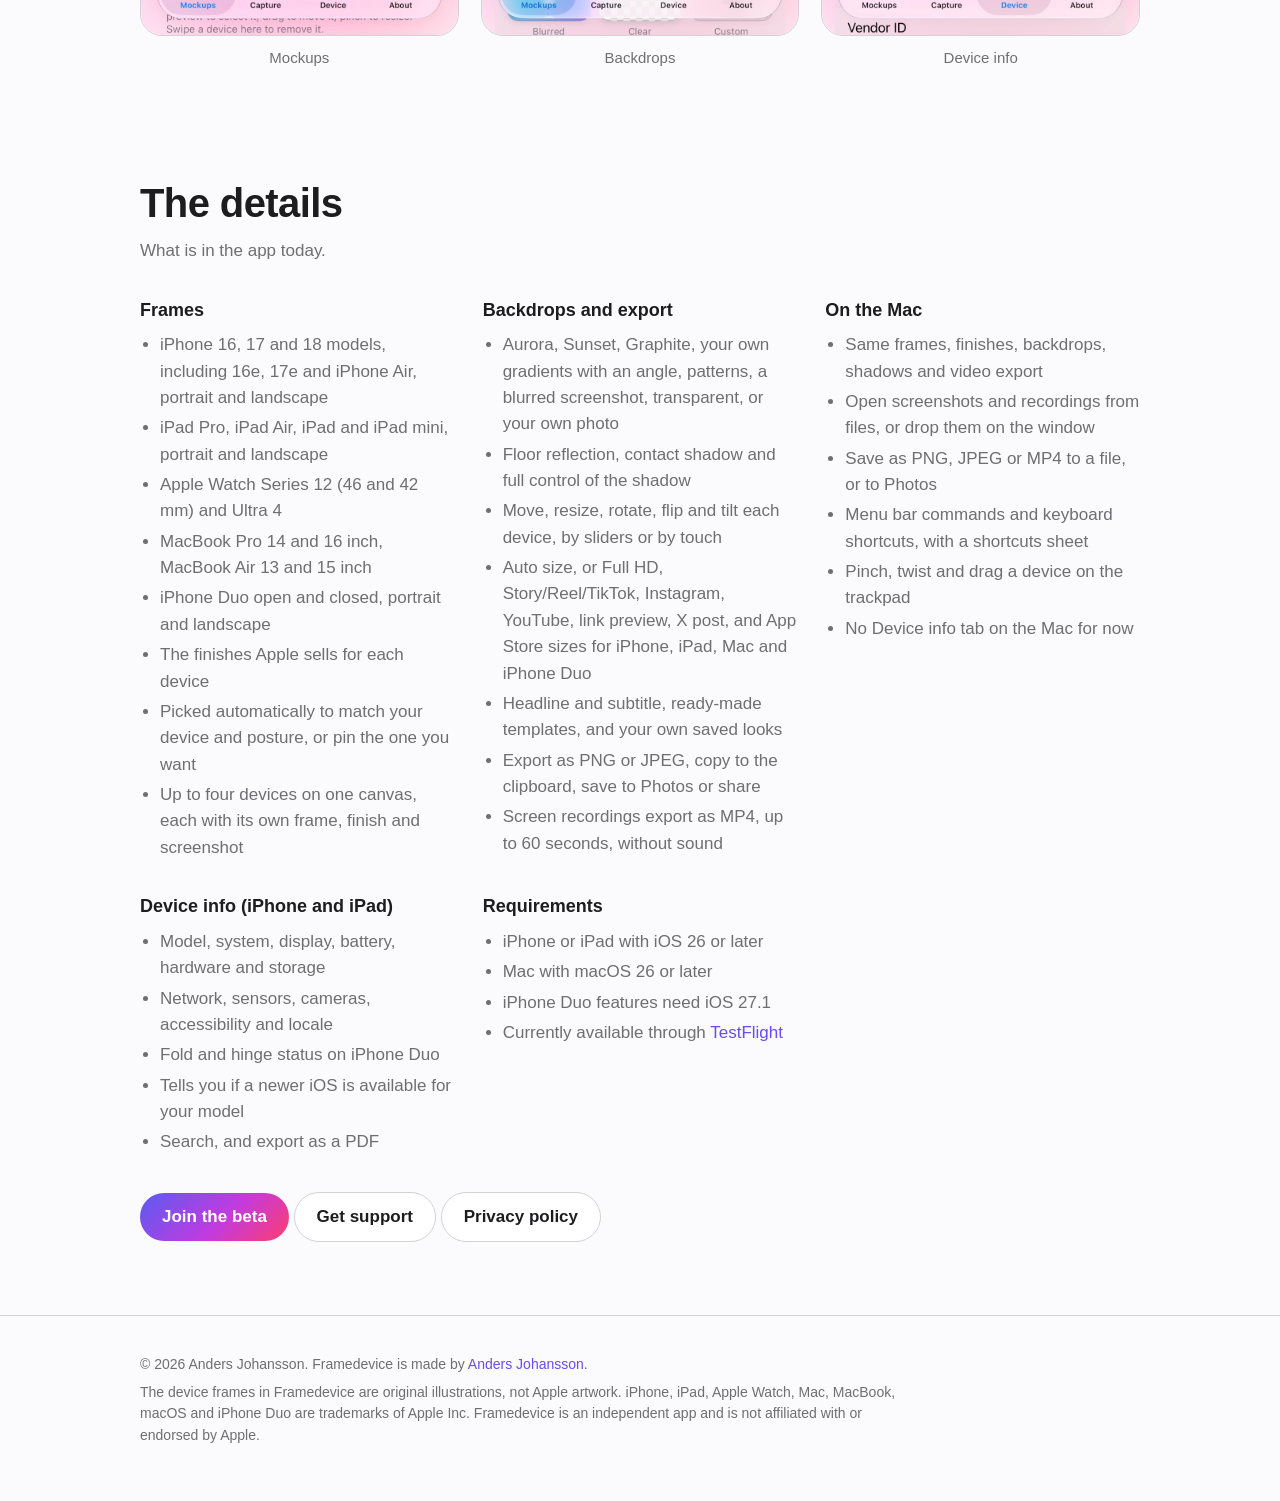
==== commit aee19143: "Site: up to four devices Co-Authored-By: Claude Sonnet 5.5 <noreply@anthropic.com>" ====
--- a/index.html
+++ b/index.html
@@ -90,7 +90,7 @@
         <li><strong>Colors from your screenshot.</strong> One tap builds a backdrop from your screenshot&#8217;s own colors, worked out on your device.</li>
         <li><strong>Text you can move.</strong> Add a headline and subtitle, then drag them anywhere on the canvas, even over the device. Choose alignment and a standard, rounded or serif style.</li>
         <li><strong>Video in the frame.</strong> Add a screen recording to any device and export the whole mockup as an MP4.</li>
-        <li><strong>Several devices on one canvas.</strong> Up to three, each with its own frame, finish and screenshot, with a ready-made hero template.</li>
+        <li><strong>Several devices on one canvas.</strong> Up to four, each with its own frame, finish and screenshot, with a ready-made hero template.</li>
         <li><strong>Apple Watch and Mac frames.</strong> Apple Watch Series 12 and Ultra 4, MacBook Pro 14 and 16 inch, MacBook Air 13 and 15 inch.</li>
         <li><strong>iPhone 16, 17 and 18, and iPad.</strong> Every model, including 16e, 17e and iPhone Air.</li>
         <li><strong>The finishes Apple sells.</strong> Each device offers its own colours, from Desert Titanium to Cosmic Orange and Night Sky.</li>
@@ -128,7 +128,7 @@
             <li>iPhone Duo open and closed, portrait and landscape</li>
             <li>The finishes Apple sells for each device</li>
             <li>Picked automatically to match your device and posture, or pin the one you want</li>
-            <li>Up to three devices on one canvas, each with its own frame, finish and screenshot</li>
+            <li>Up to four devices on one canvas, each with its own frame, finish and screenshot</li>
           </ul>
         </div>
         <div>
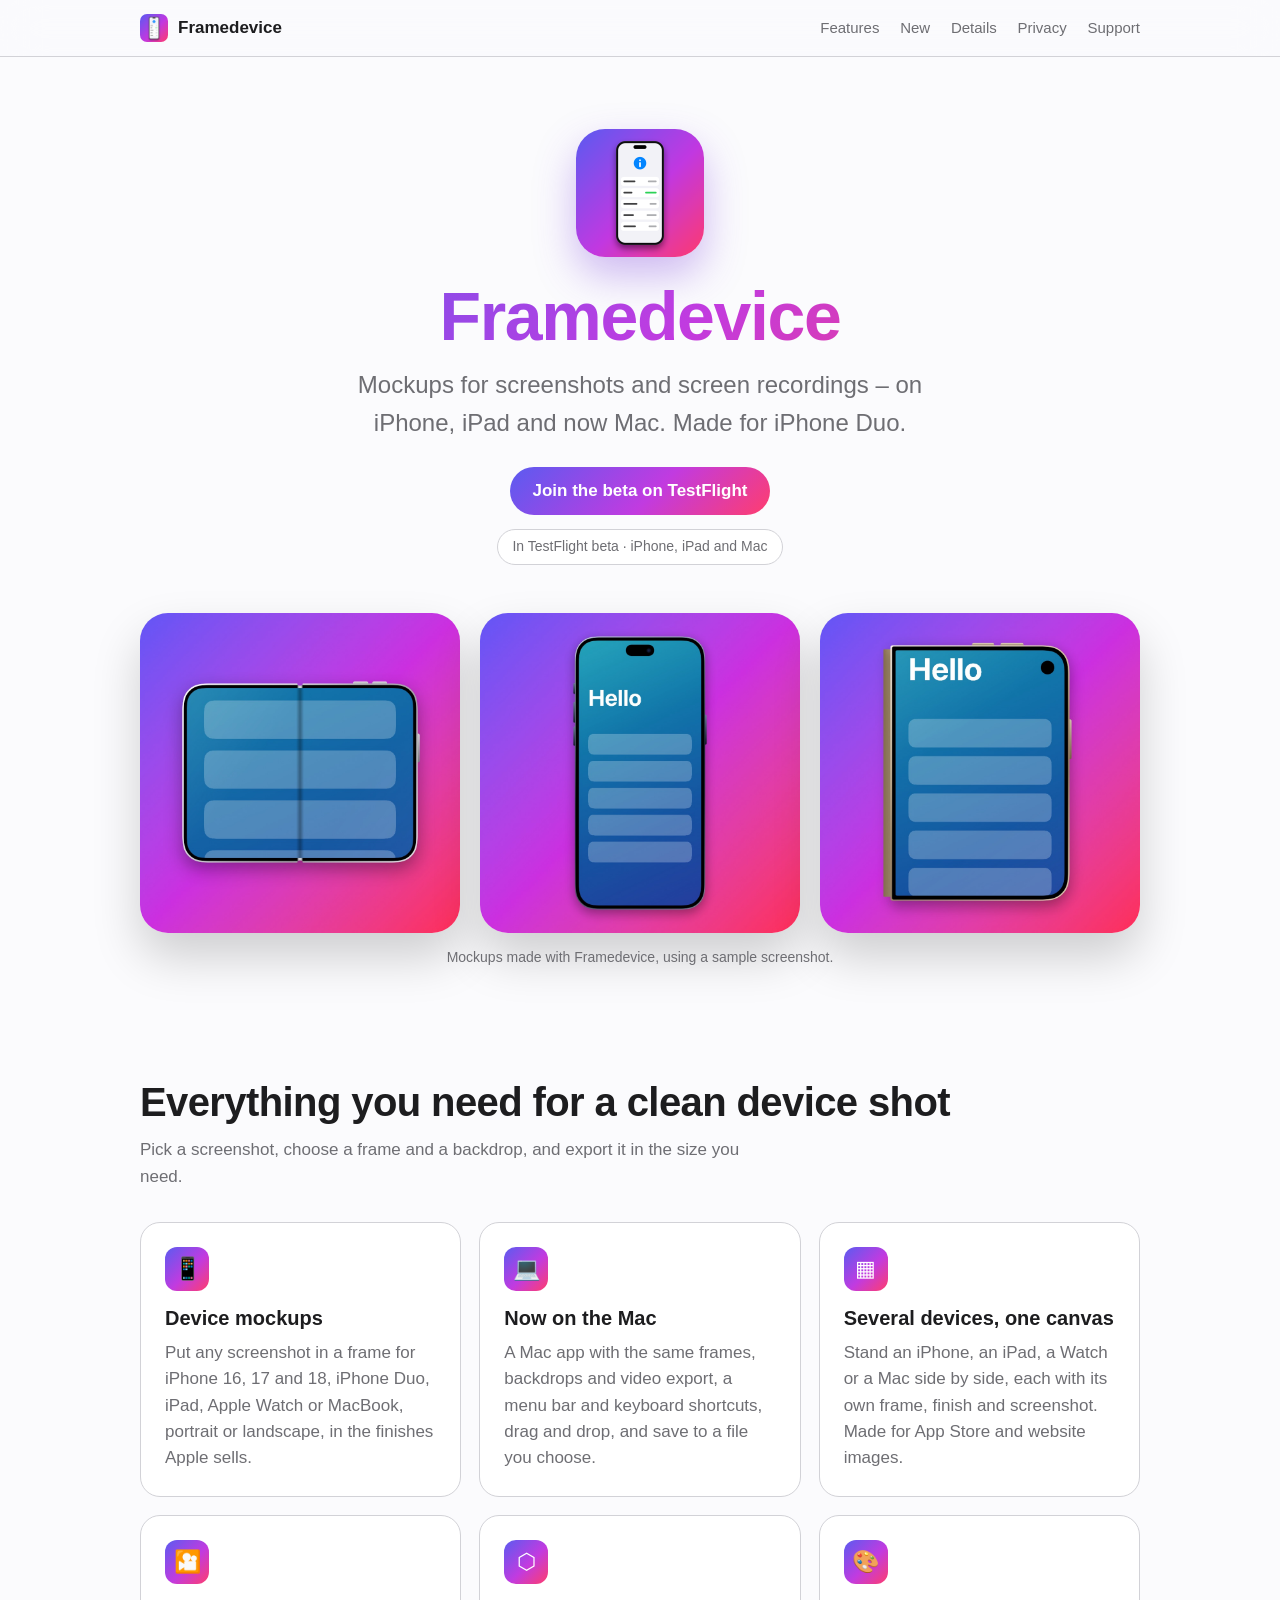
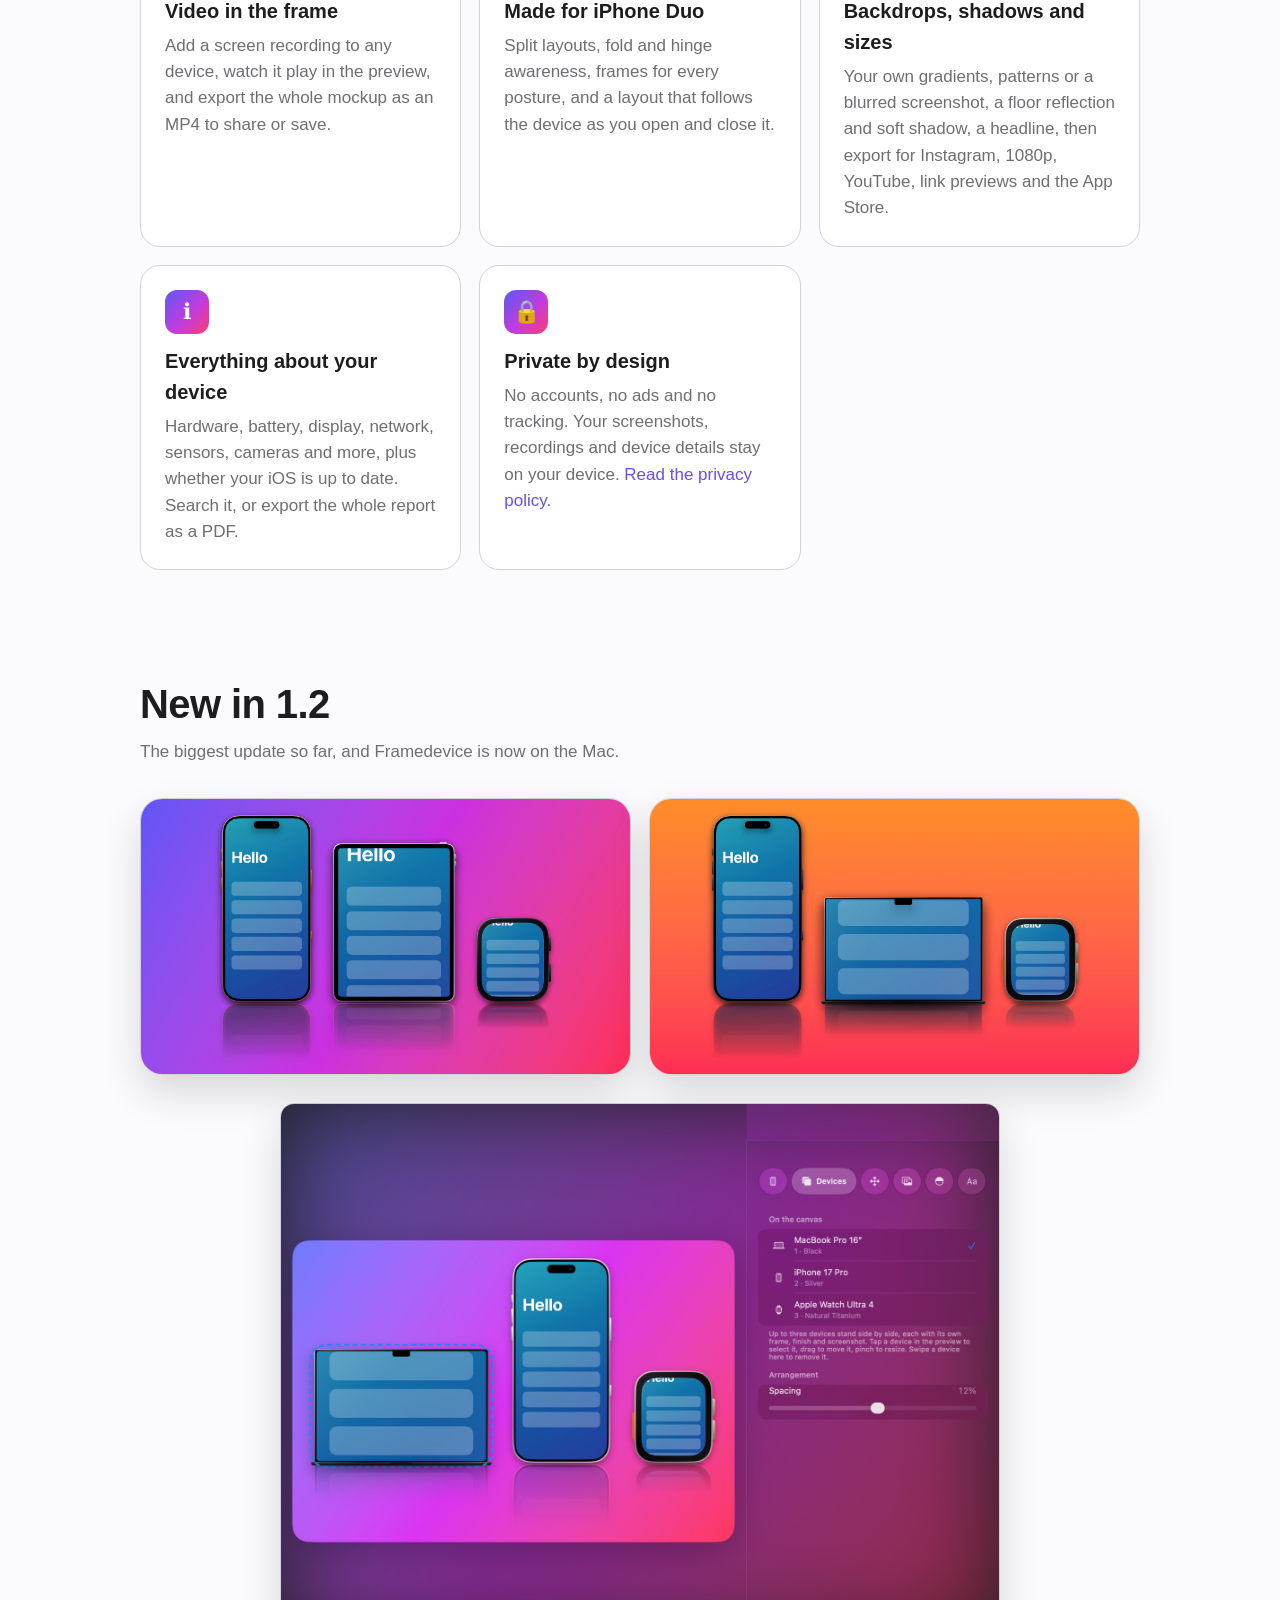
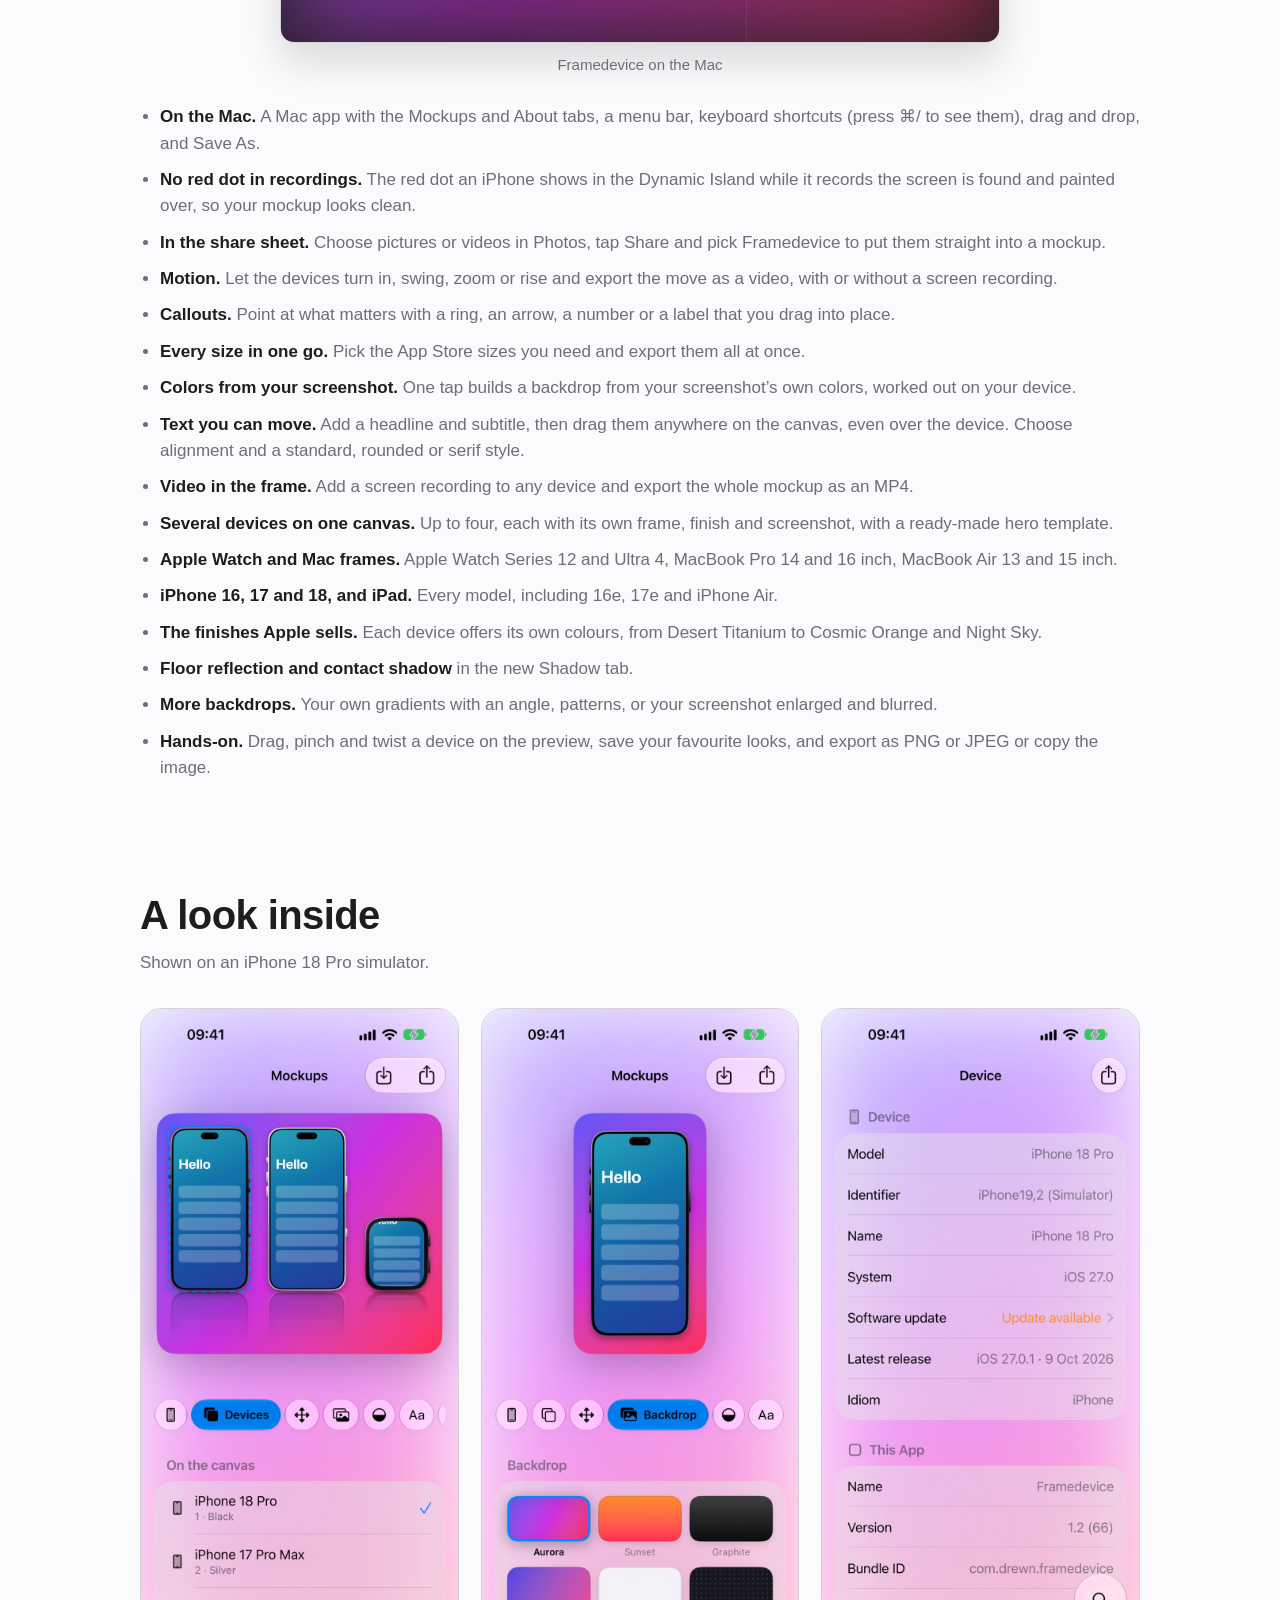
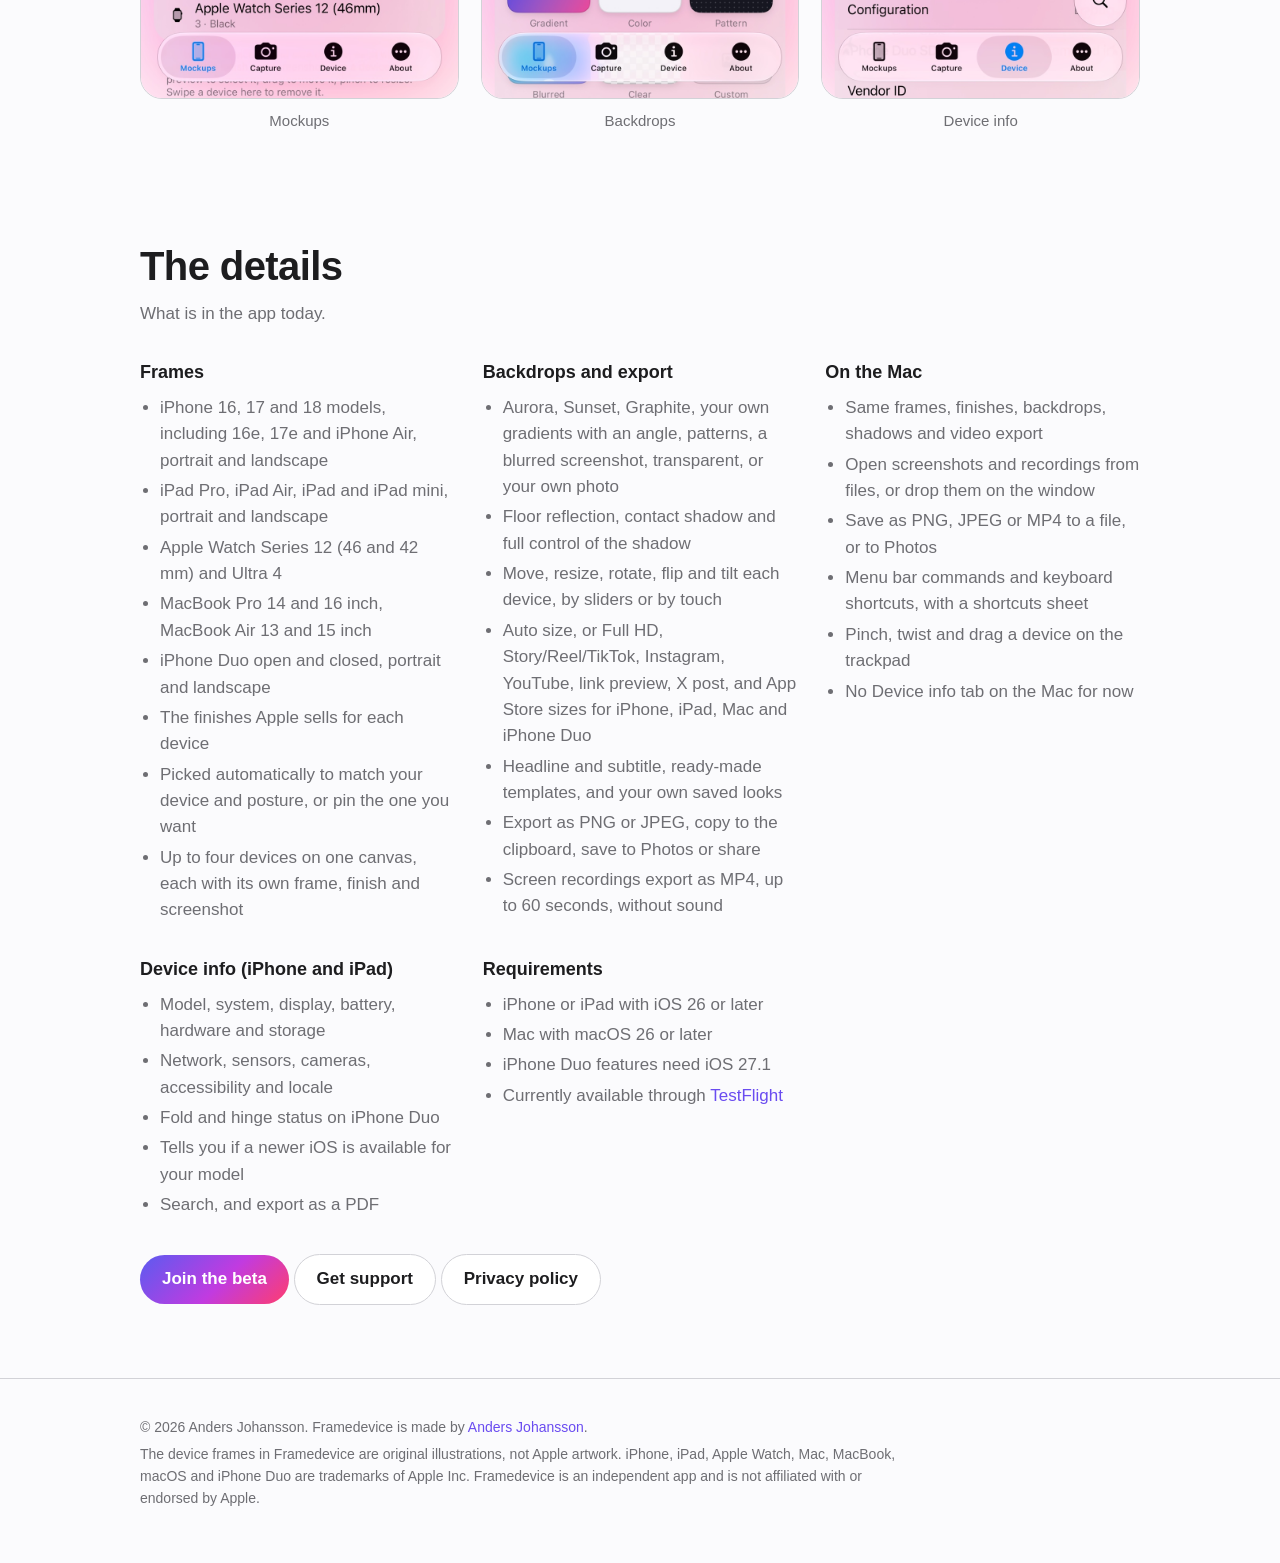
==== commit 91b8c14c: "Site: no red dot in recordings Co-Authored-By: Claude Sonnet 5.5 <noreply@anthropic.com>" ====
--- a/index.html
+++ b/index.html
@@ -83,6 +83,7 @@
       </figure>
       <ul class="new-list">
         <li><strong>On the Mac.</strong> A Mac app with the Mockups and About tabs, a menu bar, keyboard shortcuts (press &#8984;/ to see them), drag and drop, and Save As.</li>
+        <li><strong>No red dot in recordings.</strong> The red dot an iPhone shows in the Dynamic Island while it records the screen is found and painted over, so your mockup looks clean.</li>
         <li><strong>In the share sheet.</strong> Choose pictures or videos in Photos, tap Share and pick Framedevice to put them straight into a mockup.</li>
         <li><strong>Motion.</strong> Let the devices turn in, swing, zoom or rise and export the move as a video, with or without a screen recording.</li>
         <li><strong>Callouts.</strong> Point at what matters with a ring, an arrow, a number or a label that you drag into place.</li>
